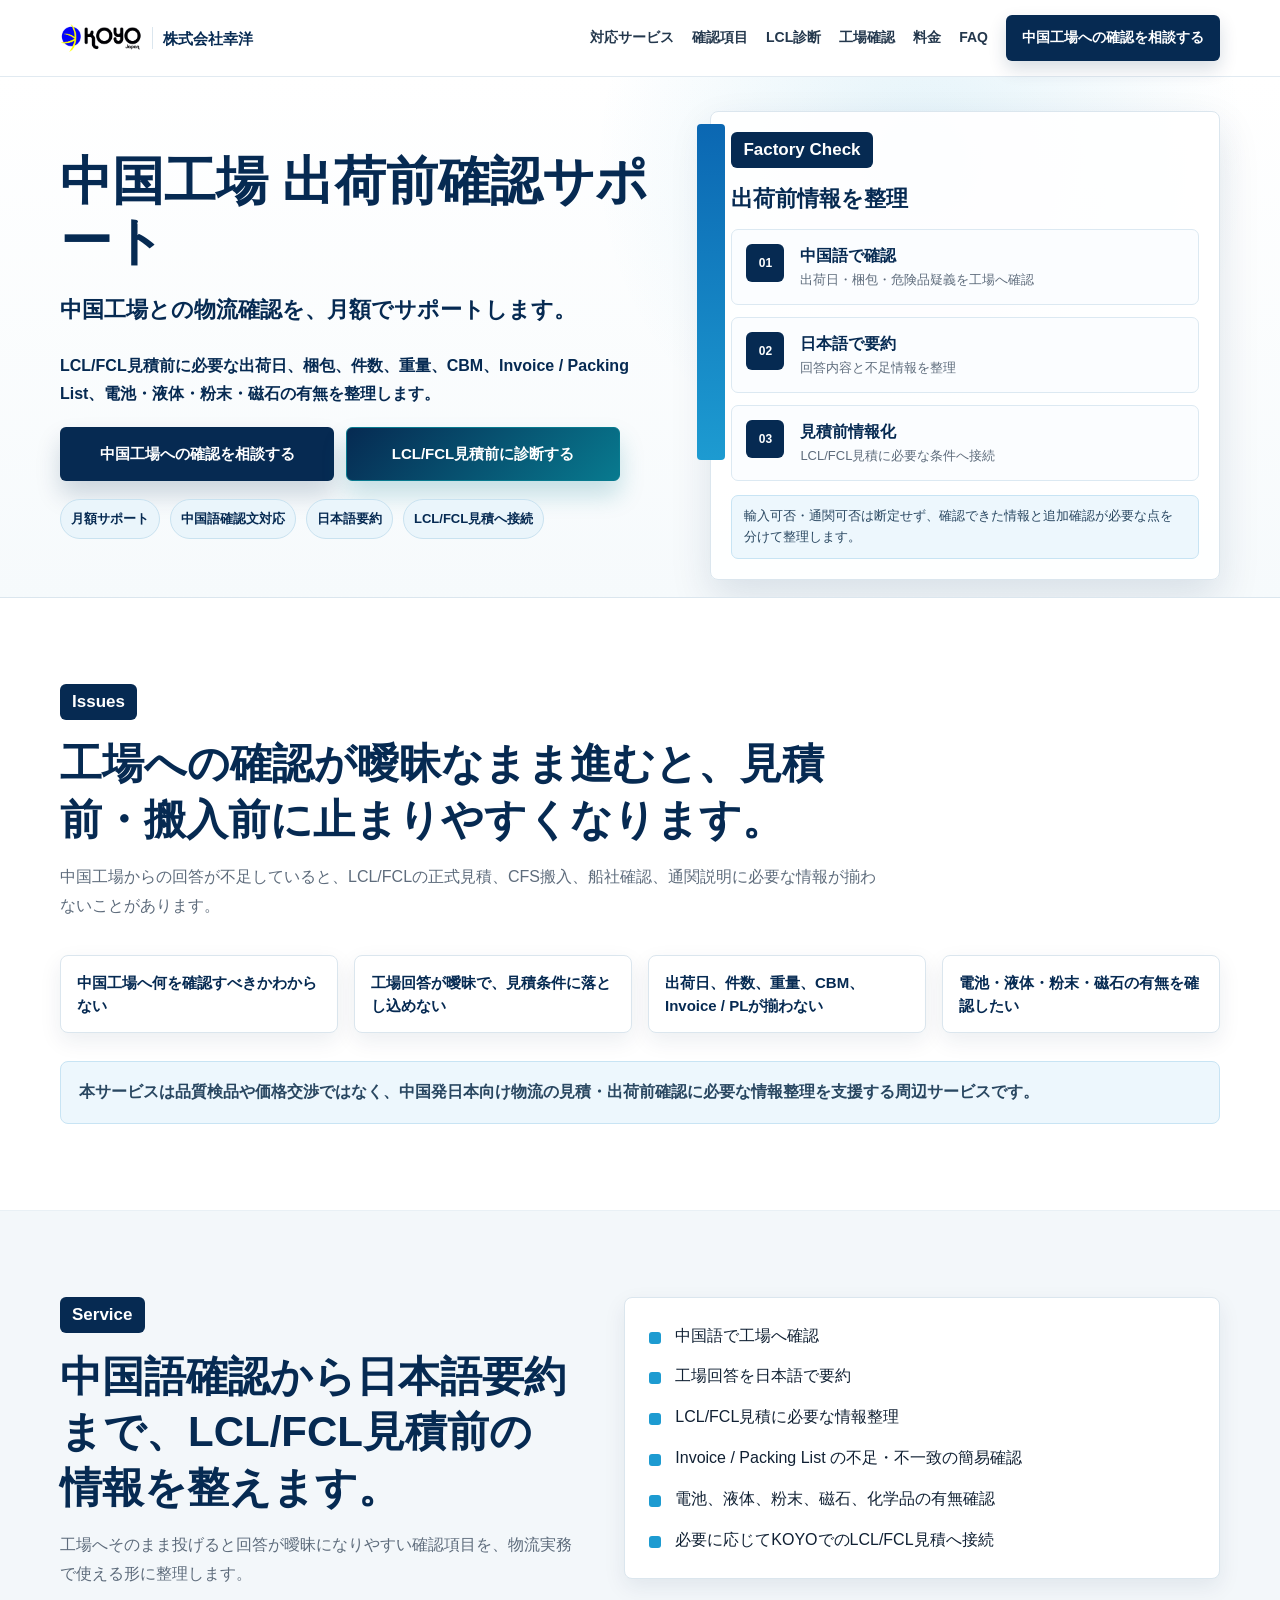
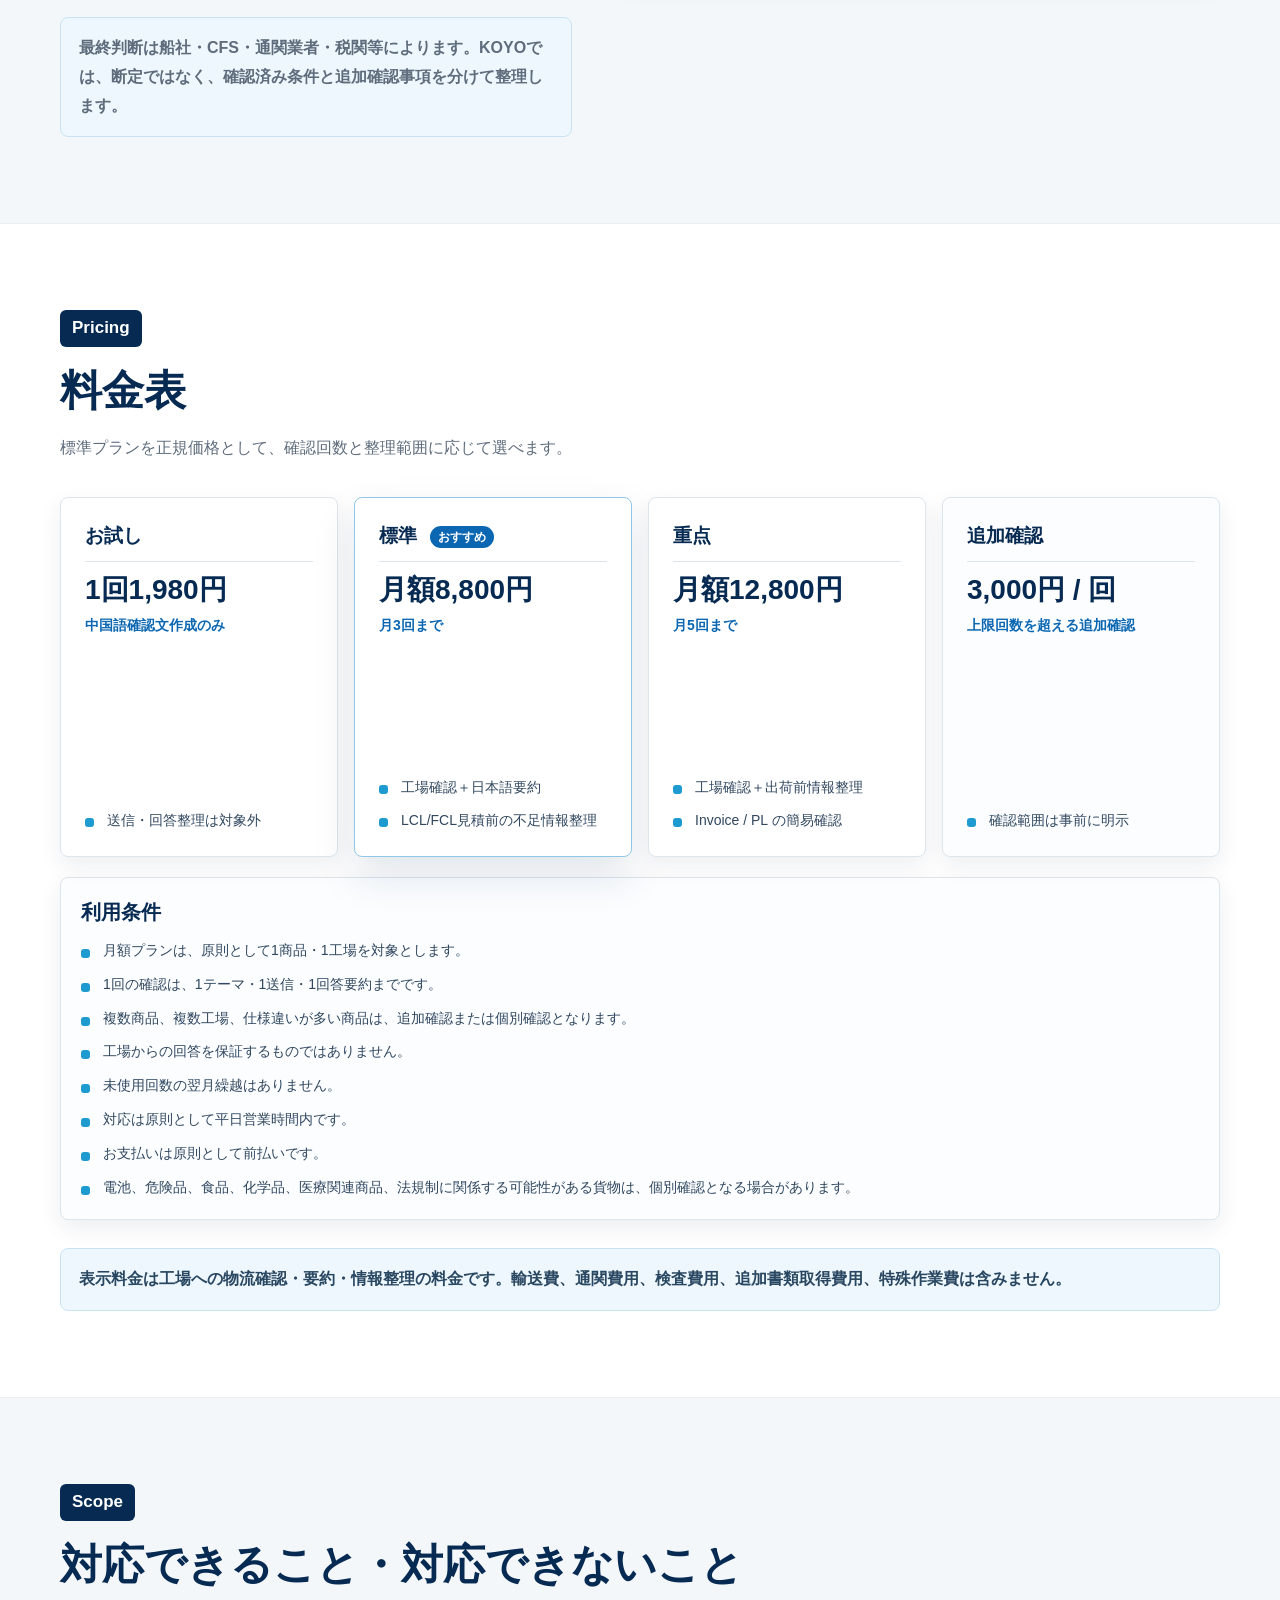
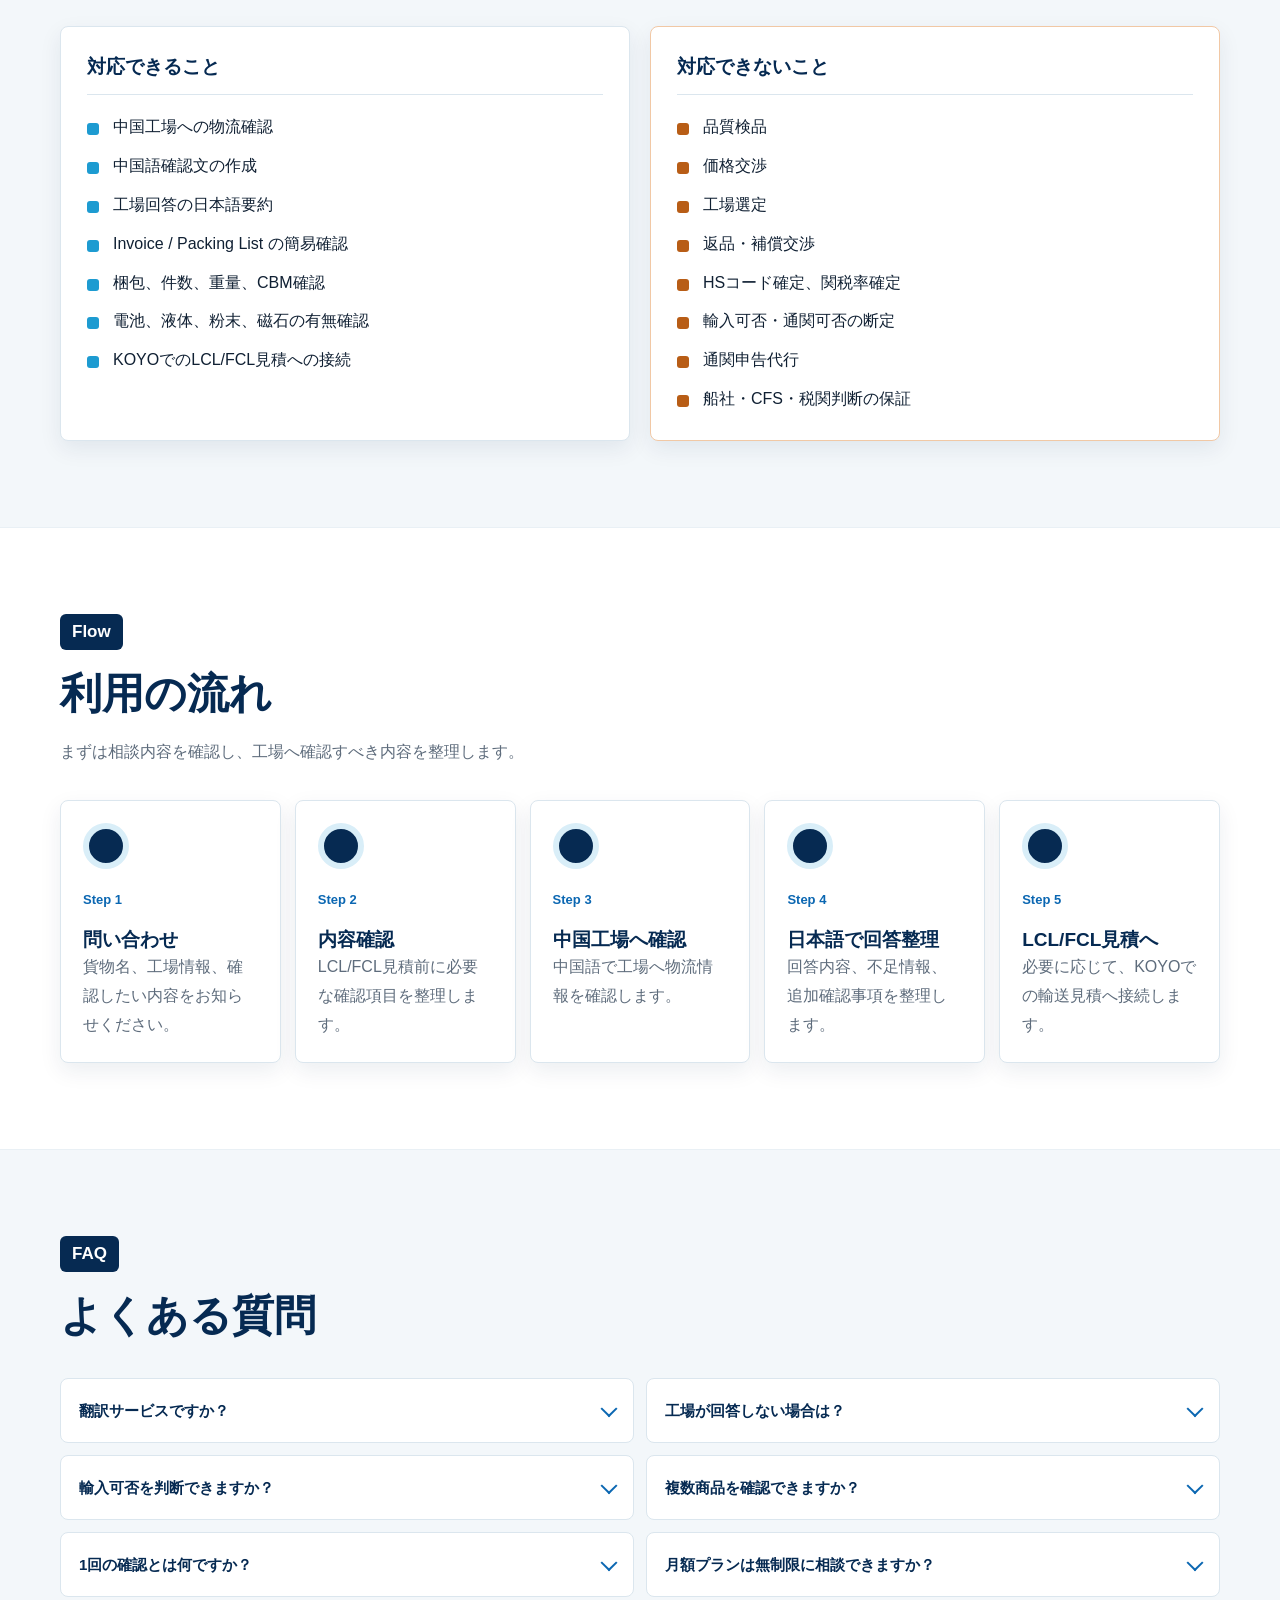
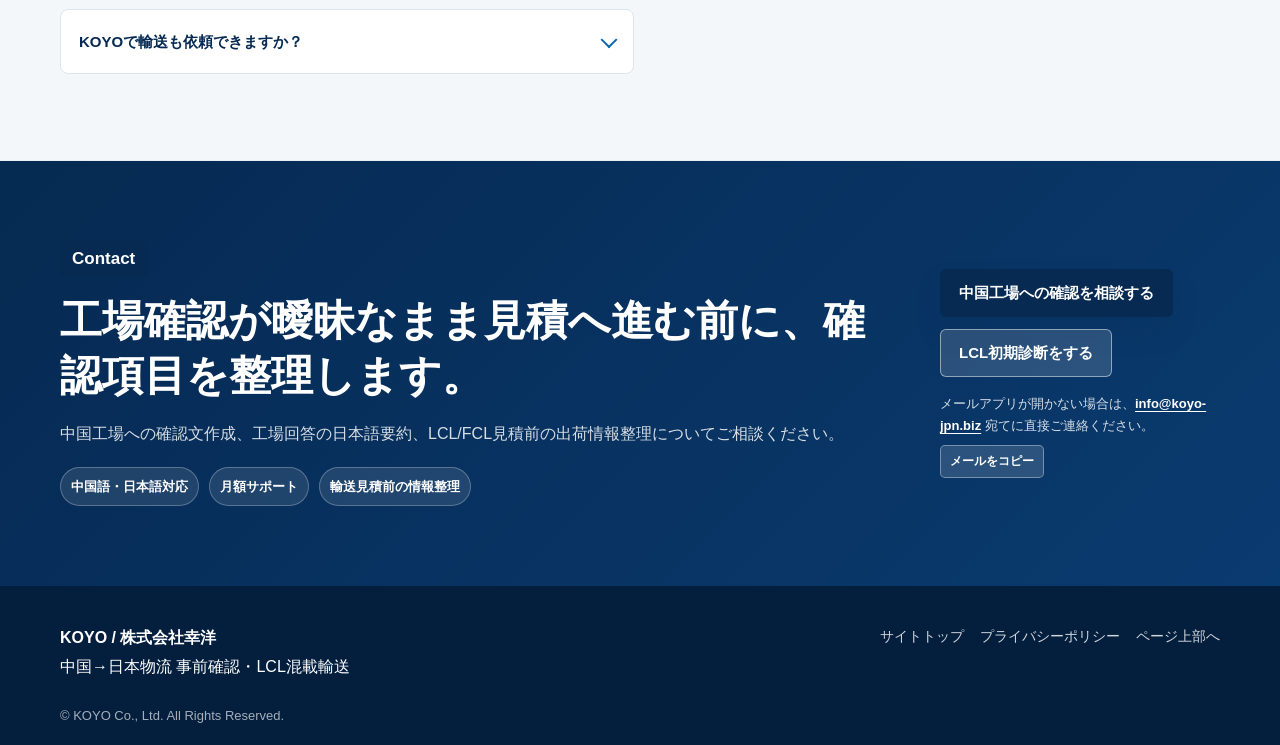
==== factory-check.html @ e92bd236 "Clarify factory check plan conditions" ====
<!doctype html>
<html lang="ja">
  <head>
    <meta charset="utf-8">
    <meta name="viewport" content="width=device-width, initial-scale=1">
    <title>中国工場 出荷前確認サポート｜中国輸入・LCL/FCL手配前の物流確認｜KOYO</title>
    <meta name="description" content="中国工場との出荷前確認を月額でサポート。出荷日、梱包、件数、重量、CBM、Invoice/PL、電池・液体・粉末の有無など、中国発日本向けLCL/FCL手配前に必要な物流情報を確認します。">
    <meta property="og:title" content="中国工場 出荷前確認サポート｜KOYO">
    <meta property="og:description" content="中国工場との物流確認を月額でサポート。LCL/FCL見積前に必要な出荷情報を整理します。">
    <meta property="og:type" content="website">
    <meta property="og:url" content="https://koyo-jpn.biz/factory-check.html">
    <meta property="og:site_name" content="株式会社幸洋">
    <meta name="theme-color" content="#062a52">
    <link rel="canonical" href="https://koyo-jpn.biz/factory-check.html">
    <link rel="stylesheet" href="styles.css">
    <script async src="https://www.googletagmanager.com/gtag/js?id=G-XXFBEWN77W"></script>
    <script>
      window.dataLayer = window.dataLayer || [];
      function gtag(){dataLayer.push(arguments);}
      gtag("js", new Date());
      gtag("config", "G-XXFBEWN77W");
    </script>
    <script type="application/ld+json">
      {
        "@context": "https://schema.org",
        "@type": "Service",
        "name": "中国工場 出荷前確認サポート",
        "provider": {
          "@type": "Organization",
          "name": "株式会社幸洋",
          "url": "https://koyo-jpn.biz/",
          "email": "info@koyo-jpn.biz"
        },
        "areaServed": ["China", "Japan"],
        "serviceType": "中国発日本向けLCL/FCL手配前の物流確認サポート",
        "description": "中国工場との出荷前確認を月額でサポートし、LCL/FCL見積に必要な物流情報を整理します。"
      }
    </script>
  </head>
  <body>
    <a class="skip-link" href="#main">本文へ移動</a>

    <header class="site-header" data-header>
      <div class="header-inner">
        <a class="brand" href="index.html#top" aria-label="KOYO 株式会社幸洋 トップへ">
          <img class="brand-image" src="assets/koyo-logo-cropped.png" alt="" aria-hidden="true">
          <span class="brand-divider" aria-hidden="true"></span>
          <span class="brand-company">株式会社幸洋</span>
        </a>
        <button class="nav-toggle" type="button" aria-expanded="false" aria-controls="site-nav" aria-label="メニューを開閉">
          <span class="nav-toggle-line" aria-hidden="true"></span>
        </button>
        <nav class="site-nav" id="site-nav" aria-label="主要ナビゲーション">
          <a href="index.html#services">対応サービス</a>
          <a href="index.html#checks">確認項目</a>
          <a href="lcl-check.html">LCL診断</a>
          <a href="factory-check.html" aria-current="page">工場確認</a>
          <a href="#pricing">料金</a>
          <a href="#faq">FAQ</a>
          <a class="nav-cta" href="mailto:info@koyo-jpn.biz?subject=%E4%B8%AD%E5%9B%BD%E5%B7%A5%E5%A0%B4%E5%87%BA%E8%8D%B7%E5%89%8D%E7%A2%BA%E8%AA%8D%E3%81%AE%E7%9B%B8%E8%AB%87">中国工場への確認を相談する</a>
        </nav>
      </div>
    </header>

    <main id="main">
      <section class="hero factory-hero" id="top" aria-labelledby="factory-title">
        <div class="container hero-grid">
          <div class="hero-copy">
            <h1 id="factory-title">中国工場 出荷前確認サポート</h1>
            <p class="hero-text factory-hero-lead">中国工場との物流確認を、月額でサポートします。</p>
            <p class="hero-note">LCL/FCL見積前に必要な出荷日、梱包、件数、重量、CBM、Invoice / Packing List、電池・液体・粉末・磁石の有無を整理します。</p>
            <div class="hero-actions">
              <a class="button button-primary" href="mailto:info@koyo-jpn.biz?subject=%E4%B8%AD%E5%9B%BD%E5%B7%A5%E5%A0%B4%E5%87%BA%E8%8D%B7%E5%89%8D%E7%A2%BA%E8%AA%8D%E3%81%AE%E7%9B%B8%E8%AB%87">中国工場への確認を相談する</a>
              <a class="button button-lcl-check" href="lcl-check.html">LCL/FCL見積前に診断する</a>
            </div>
            <ul class="badge-list" aria-label="サービス概要">
              <li>月額サポート</li>
              <li>中国語確認文対応</li>
              <li>日本語要約</li>
              <li>LCL/FCL見積へ接続</li>
            </ul>
          </div>

          <div class="diagnostic-panel factory-panel" aria-label="中国工場確認サポート概要">
            <div class="panel-top">
              <div>
                <p class="panel-eyebrow">Factory Check</p>
                <h2>出荷前情報を整理</h2>
              </div>
            </div>
            <div class="factory-flow" aria-label="工場確認の流れ">
              <article>
                <span>01</span>
                <div>
                  <h3>中国語で確認</h3>
                  <p>出荷日・梱包・危険品疑義を工場へ確認</p>
                </div>
              </article>
              <article>
                <span>02</span>
                <div>
                  <h3>日本語で要約</h3>
                  <p>回答内容と不足情報を整理</p>
                </div>
              </article>
              <article>
                <span>03</span>
                <div>
                  <h3>見積前情報化</h3>
                  <p>LCL/FCL見積に必要な条件へ接続</p>
                </div>
              </article>
            </div>
            <p class="panel-foot">輸入可否・通関可否は断定せず、確認できた情報と追加確認が必要な点を分けて整理します。</p>
          </div>
        </div>
      </section>

      <section class="section" id="issues" aria-labelledby="factory-issues-title">
        <div class="container">
          <div class="section-heading">
            <p class="section-label">Issues</p>
            <h2 id="factory-issues-title">工場への確認が曖昧なまま進むと、見積前・搬入前に止まりやすくなります。</h2>
            <p>中国工場からの回答が不足していると、LCL/FCLの正式見積、CFS搬入、船社確認、通関説明に必要な情報が揃わないことがあります。</p>
          </div>
          <div class="issue-grid">
            <article>中国工場へ何を確認すべきかわからない</article>
            <article>工場回答が曖昧で、見積条件に落とし込めない</article>
            <article>出荷日、件数、重量、CBM、Invoice / PLが揃わない</article>
            <article>電池・液体・粉末・磁石の有無を確認したい</article>
          </div>
          <p class="section-note">本サービスは品質検品や価格交渉ではなく、中国発日本向け物流の見積・出荷前確認に必要な情報整理を支援する周辺サービスです。</p>
        </div>
      </section>

      <section class="section section-muted" id="service" aria-labelledby="factory-service-title">
        <div class="container split-layout">
          <div>
            <p class="section-label">Service</p>
            <h2 id="factory-service-title">中国語確認から日本語要約まで、LCL/FCL見積前の情報を整えます。</h2>
            <p>工場へそのまま投げると回答が曖昧になりやすい確認項目を、物流実務で使える形に整理します。</p>
            <p class="caution">最終判断は船社・CFS・通関業者・税関等によります。KOYOでは、断定ではなく、確認済み条件と追加確認事項を分けて整理します。</p>
          </div>
          <div class="check-panel">
            <ul class="check-list">
              <li>中国語で工場へ確認</li>
              <li>工場回答を日本語で要約</li>
              <li>LCL/FCL見積に必要な情報整理</li>
              <li>Invoice / Packing List の不足・不一致の簡易確認</li>
              <li>電池、液体、粉末、磁石、化学品の有無確認</li>
              <li>必要に応じてKOYOでのLCL/FCL見積へ接続</li>
            </ul>
          </div>
        </div>
      </section>

      <section class="section" id="pricing" aria-labelledby="pricing-title">
        <div class="container">
          <div class="section-heading">
            <p class="section-label">Pricing</p>
            <h2 id="pricing-title">料金表</h2>
            <p>標準プランを正規価格として、確認回数と整理範囲に応じて選べます。</p>
          </div>
          <div class="pricing-grid">
            <article class="pricing-card">
              <h3>お試し</h3>
              <p class="pricing-price">1回1,980円</p>
              <p class="pricing-note">中国語確認文作成のみ</p>
              <ul>
                <li>送信・回答整理は対象外</li>
              </ul>
            </article>
            <article class="pricing-card pricing-card-featured">
              <h3>標準 <span class="pricing-badge">おすすめ</span></h3>
              <p class="pricing-price">月額8,800円</p>
              <p class="pricing-note">月3回まで</p>
              <ul>
                <li>工場確認＋日本語要約</li>
                <li>LCL/FCL見積前の不足情報整理</li>
              </ul>
            </article>
            <article class="pricing-card">
              <h3>重点</h3>
              <p class="pricing-price">月額12,800円</p>
              <p class="pricing-note">月5回まで</p>
              <ul>
                <li>工場確認＋出荷前情報整理</li>
                <li>Invoice / PL の簡易確認</li>
              </ul>
            </article>
            <article class="pricing-card pricing-card-additional">
              <h3>追加確認</h3>
              <p class="pricing-price">3,000円 / 回</p>
              <p class="pricing-note">上限回数を超える追加確認</p>
              <ul>
                <li>確認範囲は事前に明示</li>
              </ul>
            </article>
          </div>
          <div class="pricing-conditions" aria-labelledby="pricing-conditions-title">
            <h3 id="pricing-conditions-title">利用条件</h3>
            <ul>
              <li>月額プランは、原則として1商品・1工場を対象とします。</li>
              <li>1回の確認は、1テーマ・1送信・1回答要約までです。</li>
              <li>複数商品、複数工場、仕様違いが多い商品は、追加確認または個別確認となります。</li>
              <li>工場からの回答を保証するものではありません。</li>
              <li>未使用回数の翌月繰越はありません。</li>
              <li>対応は原則として平日営業時間内です。</li>
              <li>お支払いは原則として前払いです。</li>
              <li>電池、危険品、食品、化学品、医療関連商品、法規制に関係する可能性がある貨物は、個別確認となる場合があります。</li>
            </ul>
          </div>
          <p class="section-note">表示料金は工場への物流確認・要約・情報整理の料金です。輸送費、通関費用、検査費用、追加書類取得費用、特殊作業費は含みません。</p>
        </div>
      </section>

      <section class="section section-muted" id="scope" aria-labelledby="scope-title">
        <div class="container">
          <div class="section-heading">
            <p class="section-label">Scope</p>
            <h2 id="scope-title">対応できること・対応できないこと</h2>
          </div>
          <div class="cargo-grid">
            <article class="cargo-card">
              <h3>対応できること</h3>
              <ul>
                <li>中国工場への物流確認</li>
                <li>中国語確認文の作成</li>
                <li>工場回答の日本語要約</li>
                <li>Invoice / Packing List の簡易確認</li>
                <li>梱包、件数、重量、CBM確認</li>
                <li>電池、液体、粉末、磁石の有無確認</li>
                <li>KOYOでのLCL/FCL見積への接続</li>
              </ul>
            </article>
            <article class="cargo-card cargo-card-alert">
              <h3>対応できないこと</h3>
              <ul>
                <li>品質検品</li>
                <li>価格交渉</li>
                <li>工場選定</li>
                <li>返品・補償交渉</li>
                <li>HSコード確定、関税率確定</li>
                <li>輸入可否・通関可否の断定</li>
                <li>通関申告代行</li>
                <li>船社・CFS・税関判断の保証</li>
              </ul>
            </article>
          </div>
        </div>
      </section>

      <section class="section" id="flow" aria-labelledby="factory-flow-title">
        <div class="container">
          <div class="section-heading">
            <p class="section-label">Flow</p>
            <h2 id="factory-flow-title">利用の流れ</h2>
            <p>まずは相談内容を確認し、工場へ確認すべき内容を整理します。</p>
          </div>
          <div class="timeline factory-timeline">
            <article>
              <span>Step 1</span>
              <h3>問い合わせ</h3>
              <p>貨物名、工場情報、確認したい内容をお知らせください。</p>
            </article>
            <article>
              <span>Step 2</span>
              <h3>内容確認</h3>
              <p>LCL/FCL見積前に必要な確認項目を整理します。</p>
            </article>
            <article>
              <span>Step 3</span>
              <h3>中国工場へ確認</h3>
              <p>中国語で工場へ物流情報を確認します。</p>
            </article>
            <article>
              <span>Step 4</span>
              <h3>日本語で回答整理</h3>
              <p>回答内容、不足情報、追加確認事項を整理します。</p>
            </article>
            <article>
              <span>Step 5</span>
              <h3>LCL/FCL見積へ</h3>
              <p>必要に応じて、KOYOでの輸送見積へ接続します。</p>
            </article>
          </div>
        </div>
      </section>

      <section class="section section-muted" id="faq" aria-labelledby="faq-title">
        <div class="container">
          <div class="section-heading">
            <p class="section-label">FAQ</p>
            <h2 id="faq-title">よくある質問</h2>
          </div>
          <div class="faq-list">
            <article class="faq-item">
              <button type="button" aria-expanded="false">翻訳サービスですか？</button>
              <div class="faq-answer"><p>単純な翻訳だけではありません。LCL/FCL見積前に必要な物流情報を確認し、日本語で実務に使いやすく整理します。</p></div>
            </article>
            <article class="faq-item">
              <button type="button" aria-expanded="false">工場が回答しない場合は？</button>
              <div class="faq-answer"><p>未回答または回答不足として整理し、追加確認が必要な項目を明示します。工場からの回答を保証するサービスではありません。</p></div>
            </article>
            <article class="faq-item">
              <button type="button" aria-expanded="false">輸入可否を判断できますか？</button>
              <div class="faq-answer"><p>輸入可否・通関可否の断定は行いません。最終判断は船社・CFS・通関業者・税関等によります。</p></div>
            </article>
            <article class="faq-item">
              <button type="button" aria-expanded="false">複数商品を確認できますか？</button>
              <div class="faq-answer"><p>原則として、1商品・1工場が対象です。複数商品、複数工場、仕様違いが多い商品については、通常プランの対象外または追加確認として扱います。対応前に確認範囲を決めたうえで進めます。</p></div>
            </article>
            <article class="faq-item">
              <button type="button" aria-expanded="false">1回の確認とは何ですか？</button>
              <div class="faq-answer"><p>1回の確認は、1テーマ・1送信・1回答要約までを目安としています。追加質問、別テーマの確認、複数商品の確認が必要な場合は、追加確認として扱う場合があります。</p></div>
            </article>
            <article class="faq-item">
              <button type="button" aria-expanded="false">月額プランは無制限に相談できますか？</button>
              <div class="faq-answer"><p>無制限対応ではありません。標準プランは月3回まで、重点プランは月5回までです。上限を超える確認は、追加確認として対応します。</p></div>
            </article>
            <article class="faq-item">
              <button type="button" aria-expanded="false">KOYOで輸送も依頼できますか？</button>
              <div class="faq-answer"><p>可能です。工場確認で出荷情報が整理できた後、必要に応じて中国発日本向けLCL/FCL見積へ接続します。</p></div>
            </article>
          </div>
        </div>
      </section>

      <section class="final-cta" id="contact" aria-labelledby="factory-contact-title">
        <div class="container final-cta-inner">
          <div>
            <p class="section-label">Contact</p>
            <h2 id="factory-contact-title">工場確認が曖昧なまま見積へ進む前に、確認項目を整理します。</h2>
            <p>中国工場への確認文作成、工場回答の日本語要約、LCL/FCL見積前の出荷情報整理についてご相談ください。</p>
            <ul class="cta-points">
              <li>中国語・日本語対応</li>
              <li>月額サポート</li>
              <li>輸送見積前の情報整理</li>
            </ul>
          </div>
          <div class="final-actions">
            <a class="button button-primary" href="mailto:info@koyo-jpn.biz?subject=%E4%B8%AD%E5%9B%BD%E5%B7%A5%E5%A0%B4%E5%87%BA%E8%8D%B7%E5%89%8D%E7%A2%BA%E8%AA%8D%E3%81%AE%E7%9B%B8%E8%AB%87">中国工場への確認を相談する</a>
            <a class="button button-light" href="lcl-check.html">LCL初期診断をする</a>
            <p class="mail-fallback">
              メールアプリが開かない場合は、<a href="mailto:info@koyo-jpn.biz">info@koyo-jpn.biz</a> 宛てに直接ご連絡ください。
              <button class="copy-email" type="button" data-copy-email>メールをコピー</button>
            </p>
          </div>
        </div>
      </section>
    </main>

    <footer class="site-footer">
      <div class="container footer-inner">
        <div>
          <p class="footer-brand">KOYO / 株式会社幸洋</p>
          <p>中国→日本物流 事前確認・LCL混載輸送</p>
        </div>
        <div class="footer-links">
          <a href="index.html">サイトトップ</a>
          <a href="privacy.html">プライバシーポリシー</a>
          <a href="#top">ページ上部へ</a>
        </div>
      </div>
      <p class="copyright">© KOYO Co., Ltd. All Rights Reserved.</p>
    </footer>

    <div class="contact-toast" data-contact-toast role="status" aria-live="polite" aria-hidden="true">
      <span data-contact-toast-message>メールアプリが開かない場合は info@koyo-jpn.biz 宛てに直接ご連絡ください。</span>
      <button type="button" data-copy-email>コピー</button>
    </div>

    <script src="script.js"></script>
  </body>
</html>
---- styles.css ----
:root {
  --ink: #102033;
  --navy: #062a52;
  --navy-2: #0a3b70;
  --blue: #0b67b2;
  --cyan: #1d9bd1;
  --muted: #5e6c7c;
  --line: #dbe6ee;
  --soft: #f3f7fa;
  --soft-blue: #eaf5fb;
  --white: #ffffff;
  --warning: #b85d16;
  --shadow: 0 18px 42px rgba(9, 42, 82, 0.12);
  --shadow-small: 0 8px 22px rgba(9, 42, 82, 0.08);
  --radius: 8px;
  --container: 1160px;
}

* {
  box-sizing: border-box;
}

html {
  scroll-behavior: smooth;
}

body {
  margin: 0;
  color: var(--ink);
  font-family: -apple-system, BlinkMacSystemFont, "Hiragino Sans", "Yu Gothic", "YuGothic", "Noto Sans JP", "Segoe UI", sans-serif;
  line-height: 1.8;
  background: var(--white);
}

body.nav-open {
  overflow: hidden;
}

a {
  color: inherit;
  text-decoration: none;
}

button,
input {
  font: inherit;
}

.skip-link {
  position: absolute;
  top: 10px;
  left: 10px;
  z-index: 200;
  transform: translateY(-150%);
  padding: 8px 12px;
  color: var(--white);
  background: var(--navy);
  border-radius: 6px;
}

.skip-link:focus {
  transform: translateY(0);
}

.container,
.header-inner {
  width: min(calc(100% - 40px), var(--container));
  margin: 0 auto;
}

.site-header {
  position: sticky;
  top: 0;
  z-index: 100;
  background: rgba(255, 255, 255, 0.96);
  border-bottom: 1px solid rgba(219, 230, 238, 0.82);
  backdrop-filter: blur(14px);
  transition: box-shadow 180ms ease;
}

.site-header.is-scrolled {
  box-shadow: var(--shadow-small);
}

.header-inner {
  min-height: 76px;
  display: flex;
  align-items: center;
  justify-content: space-between;
  gap: 22px;
}

.brand {
  display: inline-flex;
  align-items: center;
  gap: 10px;
  color: var(--navy);
  font-weight: 800;
  white-space: nowrap;
}

.brand-image {
  display: block;
  width: 82px;
  height: auto;
  max-height: 30px;
  object-fit: contain;
}

.brand-divider {
  width: 1px;
  height: 22px;
  background: var(--line);
}

.brand-company {
  font-size: 15px;
}

.site-nav {
  display: flex;
  align-items: center;
  gap: 18px;
  color: #24384d;
  font-size: 14px;
  font-weight: 700;
}

.site-nav a {
  padding: 8px 0;
}

.site-nav a:hover,
.site-nav a:focus-visible {
  color: var(--blue);
}

.nav-cta {
  padding: 10px 16px !important;
  color: var(--white) !important;
  background: var(--navy);
  border-radius: 6px;
  box-shadow: 0 8px 18px rgba(6, 42, 82, 0.16);
}

.nav-toggle {
  display: none;
  width: 42px;
  height: 42px;
  padding: 0;
  border: 1px solid var(--line);
  border-radius: 6px;
  background: var(--white);
}

.nav-toggle-line,
.nav-toggle-line::before,
.nav-toggle-line::after {
  display: block;
  width: 18px;
  height: 2px;
  margin: 0 auto;
  background: var(--navy);
  content: "";
  transition: transform 180ms ease, opacity 180ms ease;
}

.nav-toggle-line::before {
  transform: translateY(-7px);
}

.nav-toggle-line::after {
  transform: translateY(5px);
}

.nav-open .nav-toggle-line {
  background: transparent;
}

.nav-open .nav-toggle-line::before {
  transform: translateY(2px) rotate(45deg);
}

.nav-open .nav-toggle-line::after {
  transform: translateY(0) rotate(-45deg);
}

.hero {
  position: relative;
  overflow: hidden;
  background:
    radial-gradient(circle at 72% 16%, rgba(29, 155, 209, 0.12), transparent 32%),
    linear-gradient(180deg, #ffffff 0%, #f6fafc 100%);
}

.hero::after {
  position: absolute;
  inset: auto 0 0;
  height: 1px;
  background: var(--line);
  content: "";
}

.hero-grid {
  min-height: 560px;
  display: grid;
  grid-template-columns: minmax(0, 1.02fr) minmax(420px, 0.86fr);
  align-items: center;
  gap: 46px;
  padding: 34px 0 18px;
}

.hero-label,
.section-label,
.panel-eyebrow {
  display: inline-flex;
  align-items: center;
  width: fit-content;
  margin: 0 0 16px;
  padding: 8px 12px;
  border-radius: 6px;
  color: var(--white);
  background: var(--navy);
  font-size: 17px;
  line-height: 1.2;
  font-weight: 800;
  letter-spacing: 0;
}

.hero-label,
.section-label,
.section-muted .section-label,
.final-cta .section-label,
.policy-hero .section-label,
.panel-eyebrow {
  color: var(--white) !important;
  background-color: var(--navy) !important;
}

h1,
h2,
h3,
p {
  margin-top: 0;
}

h1 {
  margin-bottom: 18px;
  color: var(--navy);
  font-size: clamp(34px, 4.35vw, 52px);
  line-height: 1.15;
  letter-spacing: 0;
}

h2 {
  margin-bottom: 16px;
  color: var(--navy);
  font-size: clamp(27px, 3.4vw, 42px);
  line-height: 1.32;
  letter-spacing: 0;
}

h3 {
  margin-bottom: 8px;
  color: var(--navy);
  font-size: 19px;
  line-height: 1.45;
}

.hero-text {
  max-width: 690px;
  color: #334b63;
  font-size: 16px;
}

.hero-note {
  margin-bottom: 18px;
  color: var(--navy);
  font-weight: 800;
}

.hero-actions,
.final-actions {
  display: flex;
  flex-wrap: wrap;
  gap: 12px;
  align-items: center;
}

.hero-actions {
  display: grid;
  grid-template-columns: repeat(2, minmax(0, 1fr));
  width: min(100%, 560px);
  align-items: stretch;
}

.hero-actions .button {
  width: 100%;
  min-height: 54px;
}

.button {
  display: inline-flex;
  min-height: 48px;
  align-items: center;
  justify-content: center;
  padding: 12px 18px;
  border: 1px solid transparent;
  border-radius: 6px;
  font-size: 15px;
  font-weight: 800;
  line-height: 1.35;
  transition: transform 160ms ease, box-shadow 160ms ease, background 160ms ease;
}

.button:hover,
.button:focus-visible {
  transform: translateY(-1px);
}

.button-primary {
  color: var(--white);
  background: var(--navy);
  box-shadow: 0 14px 24px rgba(6, 42, 82, 0.18);
}

.button-primary:hover,
.button-primary:focus-visible {
  background: var(--navy-2);
}

.button-secondary {
  color: var(--navy);
  background: var(--white);
  border-color: #9bb9d2;
}

.button-form {
  color: var(--navy);
  background: #f2f8fc;
  border-color: #aed0e6;
}

.button-form:hover,
.button-form:focus-visible {
  background: #e7f4fb;
}

.button-form[aria-disabled="true"] {
  color: #567189;
  cursor: not-allowed;
  opacity: 0.78;
  transform: none;
}

.button-lcl-check {
  color: var(--white);
  background: linear-gradient(135deg, #062a52 0%, #087a8f 100%);
  border-color: #087a8f;
  box-shadow: 0 14px 24px rgba(8, 122, 143, 0.22);
}

.button-lcl-check:hover,
.button-lcl-check:focus-visible {
  background: linear-gradient(135deg, #05213f 0%, #056c7f 100%);
}

.button-form-dark {
  color: var(--white);
  background: rgba(255, 255, 255, 0.18);
  border-color: rgba(255, 255, 255, 0.5);
}

.button-form-dark:hover,
.button-form-dark:focus-visible {
  background: rgba(255, 255, 255, 0.25);
}

.button-form-dark[aria-disabled="true"] {
  color: rgba(255, 255, 255, 0.78);
}

.button-light {
  color: var(--white);
  background: rgba(255, 255, 255, 0.14);
  border-color: rgba(255, 255, 255, 0.48);
}

.mail-fallback {
  width: 100%;
  margin: 4px 0 0;
  color: rgba(255, 255, 255, 0.82);
  font-size: 13px;
  line-height: 1.7;
  text-align: left;
}

.mail-fallback a {
  color: var(--white);
  font-weight: 900;
  text-decoration: underline;
  text-underline-offset: 3px;
}

.copy-email {
  display: inline-flex;
  width: fit-content;
  margin: 8px 0 0;
  padding: 5px 9px;
  align-items: center;
  justify-content: center;
  color: var(--white);
  background: rgba(255, 255, 255, 0.14);
  border: 1px solid rgba(255, 255, 255, 0.36);
  border-radius: 5px;
  font-size: 12px;
  font-weight: 800;
  cursor: pointer;
}

.badge-list,
.cta-points {
  display: flex;
  flex-wrap: wrap;
  gap: 10px;
  margin: 18px 0 0;
  padding: 0;
  list-style: none;
}

.badge-list {
  flex-wrap: nowrap;
}

.badge-list li,
.cta-points li {
  padding: 7px 10px;
  color: var(--navy);
  background: var(--soft-blue);
  border: 1px solid #c9e2f0;
  border-radius: 999px;
  font-size: 13px;
  font-weight: 800;
  white-space: nowrap;
}

.diagnostic-panel {
  position: relative;
  padding: 20px;
  background: rgba(255, 255, 255, 0.94);
  border: 1px solid var(--line);
  border-radius: var(--radius);
  box-shadow: var(--shadow);
}

.diagnostic-panel::before {
  position: absolute;
  inset: 12px auto auto -14px;
  width: 28px;
  height: 72%;
  background: linear-gradient(180deg, var(--blue), var(--cyan));
  border-radius: 4px;
  content: "";
}

.panel-top {
  display: flex;
  align-items: flex-end;
  justify-content: space-between;
  gap: 14px;
  margin-bottom: 16px;
}

.panel-top h2 {
  margin-bottom: 0;
  font-size: clamp(20px, 2.1vw, 22px);
  white-space: nowrap;
}

.panel-action {
  min-height: 38px;
  padding: 8px 13px;
  color: var(--navy);
  background: #f6c744;
  border-color: #e7b735;
  font-size: 13px;
  line-height: 1.2;
  box-shadow: 0 12px 22px rgba(222, 169, 37, 0.22);
  white-space: nowrap;
}

.panel-action:hover,
.panel-action:focus-visible {
  color: var(--navy);
  background: #ffd760;
}

.risk-meter {
  height: 8px;
  margin-bottom: 18px;
  overflow: hidden;
  background: #e8eef4;
  border-radius: 999px;
}

.risk-meter span {
  display: block;
  width: 68%;
  height: 100%;
  background: linear-gradient(90deg, var(--cyan), var(--blue), var(--navy));
}

.dashboard-list {
  display: grid;
  gap: 10px;
}

@media (min-width: 1061px) {
  .dashboard-list {
    grid-template-columns: repeat(2, minmax(0, 1fr));
  }

  .dashboard-list article {
    grid-template-columns: 36px minmax(0, 1fr);
    align-items: start;
  }

  .dashboard-list strong {
    grid-column: 2;
  }
}

.dashboard-list article {
  display: grid;
  grid-template-columns: 42px minmax(0, 1fr) auto;
  align-items: center;
  gap: 12px;
  padding: 11px;
  background: var(--white);
  border: 1px solid #e3edf4;
  border-radius: 7px;
}

.dashboard-list h3 {
  margin: 0 0 2px;
  font-size: 15px;
}

.dashboard-list p {
  margin: 0;
  color: var(--muted);
  font-size: 13px;
  line-height: 1.5;
}

.dashboard-list strong {
  color: var(--navy);
  font-size: 12px;
}

.dash-icon {
  width: 38px;
  height: 38px;
  display: grid;
  place-items: center;
  color: var(--blue);
  background: var(--soft-blue);
  border-radius: 7px;
  font-size: 12px;
  font-weight: 900;
}

.panel-foot {
  margin: 14px 0 0;
  padding: 10px 12px;
  color: #294761;
  background: #edf7fd;
  border: 1px solid #c8e4f4;
  border-radius: 7px;
  font-size: 13px;
  line-height: 1.6;
}

.visual-brief {
  padding: 54px 0;
  background: var(--white);
  border-top: 1px solid var(--line);
  border-bottom: 1px solid var(--line);
}

.visual-brief-grid {
  display: grid;
  grid-template-columns: minmax(0, 1.18fr) minmax(340px, 0.82fr);
  gap: 42px;
  align-items: center;
}

.logistics-visual {
  position: relative;
  margin: 0;
  overflow: hidden;
  background: #f8fbfd;
  border: 1px solid #d7e6f0;
  border-radius: var(--radius);
  box-shadow: var(--shadow);
}

.logistics-visual::after {
  position: absolute;
  inset: auto 18px 18px;
  height: 1px;
  background: linear-gradient(90deg, transparent, rgba(11, 103, 178, 0.45), transparent);
  content: "";
}

.logistics-visual img {
  display: block;
  width: 100%;
  height: auto;
}

.visual-brief-copy p:not(.section-label) {
  color: var(--muted);
}

.mini-flow {
  display: grid;
  grid-template-columns: repeat(4, minmax(0, 1fr));
  gap: 8px;
  margin-top: 24px;
}

.mini-flow span {
  position: relative;
  min-height: 58px;
  display: grid;
  place-items: center;
  padding: 10px;
  color: var(--navy);
  background: var(--soft-blue);
  border: 1px solid #cbe4f2;
  border-radius: 7px;
  font-size: 13px;
  font-weight: 900;
  text-align: center;
}

.mini-flow span:not(:last-child)::after {
  position: absolute;
  top: 50%;
  right: -9px;
  width: 10px;
  height: 10px;
  border-top: 2px solid var(--blue);
  border-right: 2px solid var(--blue);
  transform: translateY(-50%) rotate(45deg);
  content: "";
  z-index: 1;
}

.section {
  padding: 86px 0;
}

.section-muted {
  background: var(--soft);
  border-top: 1px solid #e9f0f5;
  border-bottom: 1px solid #e9f0f5;
}

.section-heading {
  max-width: 820px;
  margin-bottom: 34px;
}

.section-heading p:not(.section-label),
.split-layout > div > p,
.company-caution {
  color: var(--muted);
}

.section-heading p.section-label,
.split-layout > div > p.section-label,
.company-intro > p.section-label {
  color: var(--white) !important;
  background-color: var(--navy) !important;
}

.section-note,
.caution {
  margin: 28px 0 0;
  padding: 16px 18px;
  color: #294761;
  background: #edf7fd;
  border: 1px solid #c8e4f4;
  border-radius: var(--radius);
  font-weight: 700;
}

.issue-grid,
.service-grid {
  display: grid;
  grid-template-columns: repeat(4, minmax(0, 1fr));
  gap: 16px;
}

.issue-grid {
  align-items: stretch;
}

.issue-grid article,
.service-grid article,
.cargo-card,
.case-list article,
.timeline article,
.check-panel,
.info-checklist,
.company-table {
  background: var(--white);
  border: 1px solid var(--line);
  border-radius: var(--radius);
  box-shadow: var(--shadow-small);
}

.issue-grid article {
  min-height: 78px;
  display: flex;
  align-items: center;
  padding: 14px 16px;
  color: var(--navy);
  font-size: 15px;
  font-weight: 800;
  line-height: 1.55;
}

.split-layout {
  display: grid;
  grid-template-columns: minmax(0, 0.86fr) minmax(360px, 1fr);
  gap: 52px;
  align-items: start;
}

.check-panel {
  padding: 24px;
}

.check-list {
  display: grid;
  gap: 12px;
  margin: 0;
  padding: 0;
  list-style: none;
}

.check-list li,
.cargo-card li {
  position: relative;
  padding-left: 26px;
}

.check-list li::before,
.cargo-card li::before {
  position: absolute;
  top: 0.62em;
  left: 0;
  width: 12px;
  height: 12px;
  background: var(--cyan);
  border-radius: 3px;
  content: "";
}

.service-grid {
  grid-template-columns: repeat(3, minmax(0, 1fr));
}

.service-grid article {
  min-height: 260px;
  padding: 24px;
}

.service-card-top {
  display: flex;
  align-items: flex-start;
  justify-content: space-between;
  gap: 16px;
  margin-bottom: 18px;
}

.service-icon {
  position: relative;
  width: 58px;
  height: 58px;
  display: inline-block;
  flex: 0 0 auto;
  background:
    linear-gradient(135deg, rgba(29, 155, 209, 0.14), rgba(11, 103, 178, 0.06)),
    var(--soft-blue);
  border: 1px solid #c8e3f2;
  border-radius: 8px;
}

.service-icon::before,
.service-icon::after {
  position: absolute;
  content: "";
}

.service-icon-lcl::before {
  left: 13px;
  bottom: 13px;
  width: 28px;
  height: 22px;
  background:
    linear-gradient(90deg, transparent 31%, rgba(255, 255, 255, 0.45) 31% 35%, transparent 35% 65%, rgba(255, 255, 255, 0.45) 65% 69%, transparent 69%),
    var(--blue);
  border-radius: 3px;
  box-shadow: 9px -8px 0 -2px #0a3b70, -7px 7px 0 -2px #7fc6e6;
}

.service-icon-lcl::after {
  right: 10px;
  top: 11px;
  width: 10px;
  height: 10px;
  border: 2px solid var(--navy);
  border-radius: 50%;
}

.service-icon-fcl::before {
  left: 10px;
  top: 17px;
  width: 38px;
  height: 24px;
  background:
    repeating-linear-gradient(90deg, transparent 0 7px, rgba(255, 255, 255, 0.36) 7px 9px),
    var(--navy);
  border-radius: 4px;
}

.service-icon-fcl::after {
  left: 15px;
  bottom: 9px;
  width: 8px;
  height: 8px;
  background: var(--cyan);
  border-radius: 50%;
  box-shadow: 23px 0 0 var(--cyan);
}

.service-icon-battery::before {
  left: 15px;
  top: 15px;
  width: 29px;
  height: 31px;
  border: 3px solid var(--navy);
  border-radius: 5px;
  background: linear-gradient(180deg, var(--cyan) 0 58%, transparent 58%);
}

.service-icon-battery::after {
  left: 25px;
  top: 9px;
  width: 10px;
  height: 5px;
  background: var(--navy);
  border-radius: 3px 3px 0 0;
}

.service-icon-dg::before {
  left: 15px;
  top: 14px;
  width: 28px;
  height: 28px;
  background: #fff3e8;
  border: 3px solid var(--warning);
  border-radius: 4px;
  transform: rotate(45deg);
}

.service-icon-dg::after {
  left: 27px;
  top: 19px;
  width: 4px;
  height: 18px;
  background: var(--warning);
  border-radius: 999px;
  box-shadow: 0 23px 0 -1px var(--warning);
}

.service-icon-customs::before {
  left: 15px;
  top: 10px;
  width: 28px;
  height: 38px;
  background:
    linear-gradient(90deg, transparent 0 70%, #dcecf5 70% 100%),
    var(--white);
  border: 2px solid var(--navy);
  border-radius: 4px;
}

.service-icon-customs::after {
  left: 20px;
  top: 23px;
  width: 18px;
  height: 2px;
  background: var(--blue);
  box-shadow: 0 7px 0 var(--blue), 0 14px 0 var(--cyan);
}

.service-icon-delivery::before {
  left: 9px;
  top: 20px;
  width: 27px;
  height: 18px;
  background: var(--navy);
  border-radius: 3px;
  box-shadow: 20px 5px 0 -4px var(--blue);
}

.service-icon-delivery::after {
  left: 14px;
  bottom: 11px;
  width: 8px;
  height: 8px;
  background: var(--cyan);
  border-radius: 50%;
  box-shadow: 26px 0 0 var(--cyan), 34px -19px 0 -2px var(--navy);
}

.service-icon-factory::before {
  left: 12px;
  top: 17px;
  width: 34px;
  height: 27px;
  background:
    linear-gradient(135deg, transparent 0 48%, rgba(255, 255, 255, 0.32) 48% 52%, transparent 52%),
    var(--navy);
  border-radius: 4px;
}

.service-icon-factory::after {
  left: 17px;
  top: 10px;
  width: 8px;
  height: 14px;
  background: var(--cyan);
  border-radius: 3px 3px 0 0;
  box-shadow: 12px 4px 0 -1px var(--blue), 23px 1px 0 -2px var(--cyan);
}

.service-number,
.case-list span,
.timeline span {
  display: inline-flex;
  margin-bottom: 14px;
  color: var(--blue);
  font-size: 13px;
  font-weight: 900;
}

.service-number {
  margin-bottom: 0;
  padding: 4px 8px;
  background: #f4f9fc;
  border: 1px solid #dbeaf2;
  border-radius: 999px;
}

.service-grid p,
.case-list p,
.timeline p {
  margin-bottom: 0;
  color: var(--muted);
}

.service-card-link {
  display: inline-flex;
  width: fit-content;
  margin-top: 16px;
  color: var(--blue);
  font-size: 14px;
  font-weight: 900;
  text-decoration: underline;
  text-underline-offset: 3px;
}

.factory-hero .hero-grid {
  min-height: 520px;
}

.factory-hero-lead {
  color: var(--navy);
  font-size: clamp(18px, 2.1vw, 22px);
  font-weight: 900;
}

.factory-panel .panel-top {
  align-items: flex-start;
}

.factory-flow {
  display: grid;
  gap: 12px;
}

.factory-flow article {
  display: grid;
  grid-template-columns: 42px minmax(0, 1fr);
  gap: 12px;
  padding: 14px;
  background: #fbfdff;
  border: 1px solid #dce9f2;
  border-radius: 7px;
}

.factory-flow span {
  display: grid;
  width: 38px;
  height: 38px;
  place-items: center;
  color: var(--white);
  background: var(--navy);
  border-radius: 6px;
  font-size: 12px;
  font-weight: 900;
}

.factory-flow h3 {
  margin: 0 0 2px;
  font-size: 16px;
}

.factory-flow p {
  margin: 0;
  color: var(--muted);
  font-size: 13px;
  line-height: 1.6;
}

.pricing-grid {
  display: grid;
  grid-template-columns: repeat(4, minmax(0, 1fr));
  gap: 16px;
}

.pricing-card {
  display: flex;
  min-height: 360px;
  flex-direction: column;
  padding: 24px;
  background: var(--white);
  border: 1px solid var(--line);
  border-radius: var(--radius);
  box-shadow: var(--shadow-small);
}

.pricing-card-featured {
  border-color: #8fc8e7;
  box-shadow: var(--shadow);
}

.pricing-card-additional {
  background: #fbfdff;
}

.pricing-card h3 {
  margin-bottom: 10px;
  padding-bottom: 12px;
  border-bottom: 1px solid var(--line);
}

.pricing-badge {
  display: inline-flex;
  align-items: center;
  margin-left: 8px;
  padding: 3px 8px;
  color: var(--white);
  background: var(--blue);
  border-radius: 999px;
  font-size: 12px;
  font-weight: 900;
  line-height: 1.4;
  vertical-align: middle;
}

.pricing-price {
  margin: 0;
  color: var(--navy);
  font-size: 28px;
  font-weight: 900;
  line-height: 1.25;
}

.pricing-note {
  margin: 6px 0 18px;
  color: var(--blue);
  font-size: 14px;
  font-weight: 900;
}

.pricing-card ul {
  display: grid;
  gap: 10px;
  margin: auto 0 0;
  padding: 0;
  list-style: none;
}

.pricing-card li {
  position: relative;
  padding-left: 22px;
  color: #30475f;
  font-size: 14px;
  line-height: 1.65;
}

.pricing-card li::before {
  position: absolute;
  top: 0.68em;
  left: 0;
  width: 9px;
  height: 9px;
  background: var(--cyan);
  border-radius: 3px;
  content: "";
}

.pricing-conditions {
  margin-top: 20px;
  padding: 20px;
  background: #fbfdff;
  border: 1px solid var(--line);
  border-radius: var(--radius);
  box-shadow: var(--shadow-small);
}

.pricing-conditions h3 {
  margin: 0 0 12px;
  color: var(--navy);
  font-size: 20px;
}

.pricing-conditions ul {
  display: grid;
  gap: 10px;
  margin: 0;
  padding: 0;
  list-style: none;
}

.pricing-conditions li {
  position: relative;
  padding-left: 22px;
  color: #30475f;
  font-size: 14px;
  line-height: 1.7;
}

.pricing-conditions li::before {
  position: absolute;
  top: 0.72em;
  left: 0;
  width: 9px;
  height: 9px;
  background: var(--cyan);
  border-radius: 3px;
  content: "";
}

.factory-timeline article {
  min-height: 250px;
}

.cargo-grid {
  display: grid;
  grid-template-columns: repeat(2, minmax(0, 1fr));
  gap: 20px;
}

.cargo-card {
  padding: 26px;
}

.cargo-card h3 {
  padding-bottom: 14px;
  border-bottom: 1px solid var(--line);
}

.cargo-card ul {
  display: grid;
  gap: 10px;
  margin: 18px 0 0;
  padding: 0;
  list-style: none;
}

.cargo-card-alert {
  border-color: #f1c8a5;
}

.cargo-card-alert li::before {
  background: var(--warning);
}

.case-list {
  display: grid;
  gap: 14px;
}

.case-list article {
  display: grid;
  grid-template-columns: 96px 240px minmax(0, 1fr);
  gap: 18px;
  align-items: start;
  padding: 20px;
}

.case-list h3,
.timeline h3 {
  margin-bottom: 0;
}

.timeline {
  position: relative;
  display: grid;
  grid-template-columns: repeat(5, minmax(0, 1fr));
  gap: 14px;
}

.timeline article {
  position: relative;
  padding: 22px;
}

.timeline article::before {
  display: block;
  width: 34px;
  height: 34px;
  margin-bottom: 16px;
  background: var(--navy);
  border: 6px solid #d9eef8;
  border-radius: 50%;
  content: "";
}

.info-checklist {
  display: grid;
  grid-template-columns: repeat(2, minmax(0, 1fr));
  gap: 10px;
  padding: 22px;
}

.info-checklist label {
  display: flex;
  gap: 10px;
  align-items: flex-start;
  padding: 10px;
  background: #f8fbfd;
  border: 1px solid #e2edf4;
  border-radius: 6px;
  font-size: 14px;
  font-weight: 700;
}

.info-checklist input {
  width: 17px;
  height: 17px;
  margin-top: 5px;
  accent-color: var(--blue);
}

.faq-list {
  display: grid;
  grid-template-columns: repeat(2, minmax(0, 1fr));
  gap: 12px;
}

.faq-item {
  overflow: hidden;
  background: var(--white);
  border: 1px solid var(--line);
  border-radius: var(--radius);
}

.faq-item button {
  position: relative;
  width: 100%;
  padding: 18px 48px 18px 18px;
  color: var(--navy);
  text-align: left;
  background: transparent;
  border: 0;
  font-size: 15px;
  font-weight: 900;
  cursor: pointer;
}

.faq-item button::after {
  position: absolute;
  top: 50%;
  right: 18px;
  width: 10px;
  height: 10px;
  border-right: 2px solid var(--blue);
  border-bottom: 2px solid var(--blue);
  transform: translateY(-60%) rotate(45deg);
  content: "";
}

.faq-item button[aria-expanded="true"]::after {
  transform: translateY(-20%) rotate(225deg);
}

.faq-answer {
  display: grid;
  grid-template-rows: 0fr;
  transition: grid-template-rows 180ms ease;
}

.faq-answer > p {
  min-height: 0;
  margin: 0;
  overflow: hidden;
  color: var(--muted);
}

.faq-item.is-open .faq-answer {
  grid-template-rows: 1fr;
}

.faq-item.is-open .faq-answer > p {
  padding: 0 18px 18px;
}

.final-cta {
  padding: 80px 0;
  color: var(--white);
  background:
    linear-gradient(135deg, rgba(6, 42, 82, 0.96), rgba(10, 59, 112, 0.98)),
    var(--navy);
}

.final-cta h2,
.final-cta .section-label {
  color: var(--white);
}

.final-cta p {
  color: rgba(255, 255, 255, 0.84);
}

.final-cta-inner {
  display: grid;
  grid-template-columns: minmax(0, 1fr) 280px;
  gap: 40px;
  align-items: center;
}

.cta-points li {
  color: var(--white);
  background: rgba(255, 255, 255, 0.1);
  border-color: rgba(255, 255, 255, 0.26);
}

.company-grid {
  display: grid;
  grid-template-columns: minmax(0, 0.62fr) minmax(420px, 1fr);
  gap: 46px;
}

.company-intro {
  align-self: start;
}

.company-logo-mark {
  display: block;
  width: min(220px, 64%);
  height: auto;
  margin-top: 34px;
}

.company-table {
  margin: 0;
}

.company-table div {
  display: grid;
  grid-template-columns: 132px minmax(0, 1fr);
  gap: 18px;
  padding: 16px 18px;
  border-bottom: 1px solid var(--line);
}

.company-table div:last-child {
  border-bottom: 0;
}

.company-table dt {
  color: var(--navy);
  font-weight: 900;
}

.company-table dd {
  margin: 0;
  color: #30475f;
}

.company-table small {
  display: block;
  margin-top: 4px;
  color: var(--muted);
}

.partner-list {
  display: grid;
  gap: 8px;
  margin: 0;
  padding: 0;
  list-style: none;
}

.partner-list a,
.company-table dd > a {
  color: var(--blue);
  font-weight: 800;
  text-decoration: underline;
  text-decoration-thickness: 1px;
  text-underline-offset: 3px;
}

.policy-hero {
  padding: 82px 0 42px;
  background: linear-gradient(180deg, #f6fafc 0%, #ffffff 100%);
  border-bottom: 1px solid var(--line);
}

.policy-hero h1 {
  max-width: 760px;
  margin-bottom: 16px;
}

.policy-hero p:not(.section-label) {
  max-width: 820px;
  color: var(--muted);
}

.policy-content {
  max-width: 880px;
}

.policy-content article {
  padding: 24px 0;
  border-bottom: 1px solid var(--line);
}

.policy-content article:first-child {
  padding-top: 0;
}

.policy-content h2 {
  margin-bottom: 10px;
  font-size: 24px;
}

.policy-content p,
.policy-content li {
  color: #30475f;
}

.policy-content ul {
  display: grid;
  gap: 8px;
  margin: 10px 0 0;
  padding-left: 1.3em;
}

.policy-content a {
  color: var(--blue);
  font-weight: 800;
  text-decoration: underline;
  text-underline-offset: 3px;
}

.policy-date {
  margin: 24px 0 0;
  color: var(--muted);
  font-size: 14px;
}

.contact-toast {
  position: fixed;
  right: 18px;
  bottom: 18px;
  z-index: 200;
  max-width: min(420px, calc(100% - 36px));
  padding: 13px 14px;
  color: var(--white);
  background: rgba(4, 31, 62, 0.96);
  border: 1px solid rgba(255, 255, 255, 0.18);
  border-radius: 8px;
  box-shadow: var(--shadow);
  font-size: 13px;
  line-height: 1.6;
  opacity: 0;
  pointer-events: none;
  transform: translateY(8px);
  transition: opacity 180ms ease, transform 180ms ease;
}

.contact-toast.is-visible {
  opacity: 1;
  pointer-events: auto;
  transform: translateY(0);
}

.contact-toast button {
  margin-left: 8px;
  padding: 4px 8px;
  color: var(--navy);
  background: var(--white);
  border: 0;
  border-radius: 5px;
  font-size: 12px;
  font-weight: 900;
  cursor: pointer;
}

.site-footer {
  padding: 38px 0 18px;
  color: var(--white);
  background: #041f3e;
}

.footer-inner {
  display: flex;
  align-items: flex-start;
  justify-content: space-between;
  gap: 24px;
}

.footer-brand {
  margin-bottom: 4px;
  font-weight: 900;
}

.footer-inner p {
  margin-bottom: 0;
}

.footer-links {
  display: flex;
  flex-wrap: wrap;
  gap: 16px;
  color: rgba(255, 255, 255, 0.82);
  font-size: 14px;
}

.copyright {
  width: min(calc(100% - 40px), var(--container));
  margin: 22px auto 0;
  color: rgba(255, 255, 255, 0.64);
  font-size: 13px;
}

@media (max-width: 1060px) {
  .site-nav {
    gap: 12px;
    font-size: 13px;
  }

  .hero-grid,
  .split-layout,
  .company-grid,
  .visual-brief-grid,
  .final-cta-inner {
    grid-template-columns: 1fr;
  }

  .hero-grid {
    min-height: auto;
  }

  .diagnostic-panel {
    max-width: 680px;
  }

  .issue-grid,
  .service-grid,
  .pricing-grid,
  .timeline,
  .faq-list {
    grid-template-columns: repeat(2, minmax(0, 1fr));
  }

  .case-list article {
    grid-template-columns: 90px minmax(0, 1fr);
  }

  .case-list article p {
    grid-column: 1 / -1;
  }
}

@media (max-width: 780px) {
  .container,
  .header-inner {
    width: min(calc(100% - 28px), var(--container));
  }

  .header-inner {
    min-height: 68px;
  }

  .brand-image {
    width: 74px;
    max-height: 28px;
  }

  .brand-company {
    font-size: 13px;
  }

  .nav-toggle {
    display: block;
  }

  .site-nav {
    position: fixed;
    top: 68px;
    right: 14px;
    left: 14px;
    display: grid;
    gap: 4px;
    padding: 14px;
    visibility: hidden;
    background: var(--white);
    border: 1px solid var(--line);
    border-radius: var(--radius);
    box-shadow: var(--shadow);
    opacity: 0;
    transform: translateY(-10px);
    transition: opacity 180ms ease, transform 180ms ease, visibility 180ms ease;
  }

  .nav-open .site-nav {
    visibility: visible;
    opacity: 1;
    transform: translateY(0);
  }

  .site-nav-simple {
    position: static;
    display: flex;
    visibility: visible;
    opacity: 1;
    transform: none;
    box-shadow: none;
    border: 0;
    padding: 0;
  }

  .site-nav-simple a:not(.nav-cta) {
    display: none;
  }

  .site-nav a,
  .nav-cta {
    padding: 12px !important;
  }

  .hero-grid {
    gap: 30px;
    padding: 30px 0 36px;
  }

  .panel-top {
    flex-direction: column;
    align-items: stretch;
  }

  .panel-action {
    width: 100%;
  }

  h1 {
    font-size: clamp(31px, 9vw, 41px);
  }

  .hero-text {
    font-size: 15px;
  }

  .badge-list {
    gap: 8px;
    margin-top: 18px;
  }

  .badge-list li {
    padding: 6px 9px;
    font-size: 12px;
  }

  .section {
    padding: 64px 0;
  }

  .issue-grid,
  .service-grid,
  .cargo-grid,
  .pricing-grid,
  .timeline,
  .faq-list,
  .info-checklist,
  .mini-flow {
    grid-template-columns: 1fr;
  }

  .issue-grid {
    gap: 10px;
  }

  .issue-grid article {
    padding: 13px 14px;
  }

  .visual-brief {
    padding: 42px 0;
  }

  .mini-flow span:not(:last-child)::after {
    top: auto;
    right: 50%;
    bottom: -10px;
    transform: translateX(50%) rotate(135deg);
  }

  .dashboard-list article {
    grid-template-columns: 38px minmax(0, 1fr);
  }

  .dashboard-list strong {
    grid-column: 2;
  }

  .case-list article {
    grid-template-columns: 1fr;
  }

  .company-table div {
    grid-template-columns: 1fr;
    gap: 4px;
  }

  .footer-inner,
  .hero-actions,
  .final-actions {
    align-items: stretch;
    flex-direction: column;
  }

  .hero-actions {
    grid-template-columns: 1fr;
    width: 100%;
  }

  .button {
    width: 100%;
  }

  .hero-label,
  .section-label,
  .panel-eyebrow {
    font-size: 16px;
  }

  .copy-email {
    margin-top: 8px;
  }

  .policy-hero {
    padding: 52px 0 30px;
  }

  .policy-content h2 {
    font-size: 21px;
  }
}

@media (max-width: 520px) {
  .badge-list {
    flex-wrap: wrap;
  }
}

@media (prefers-reduced-motion: reduce) {
  *,
  *::before,
  *::after {
    scroll-behavior: auto !important;
    transition-duration: 0.01ms !important;
  }
}
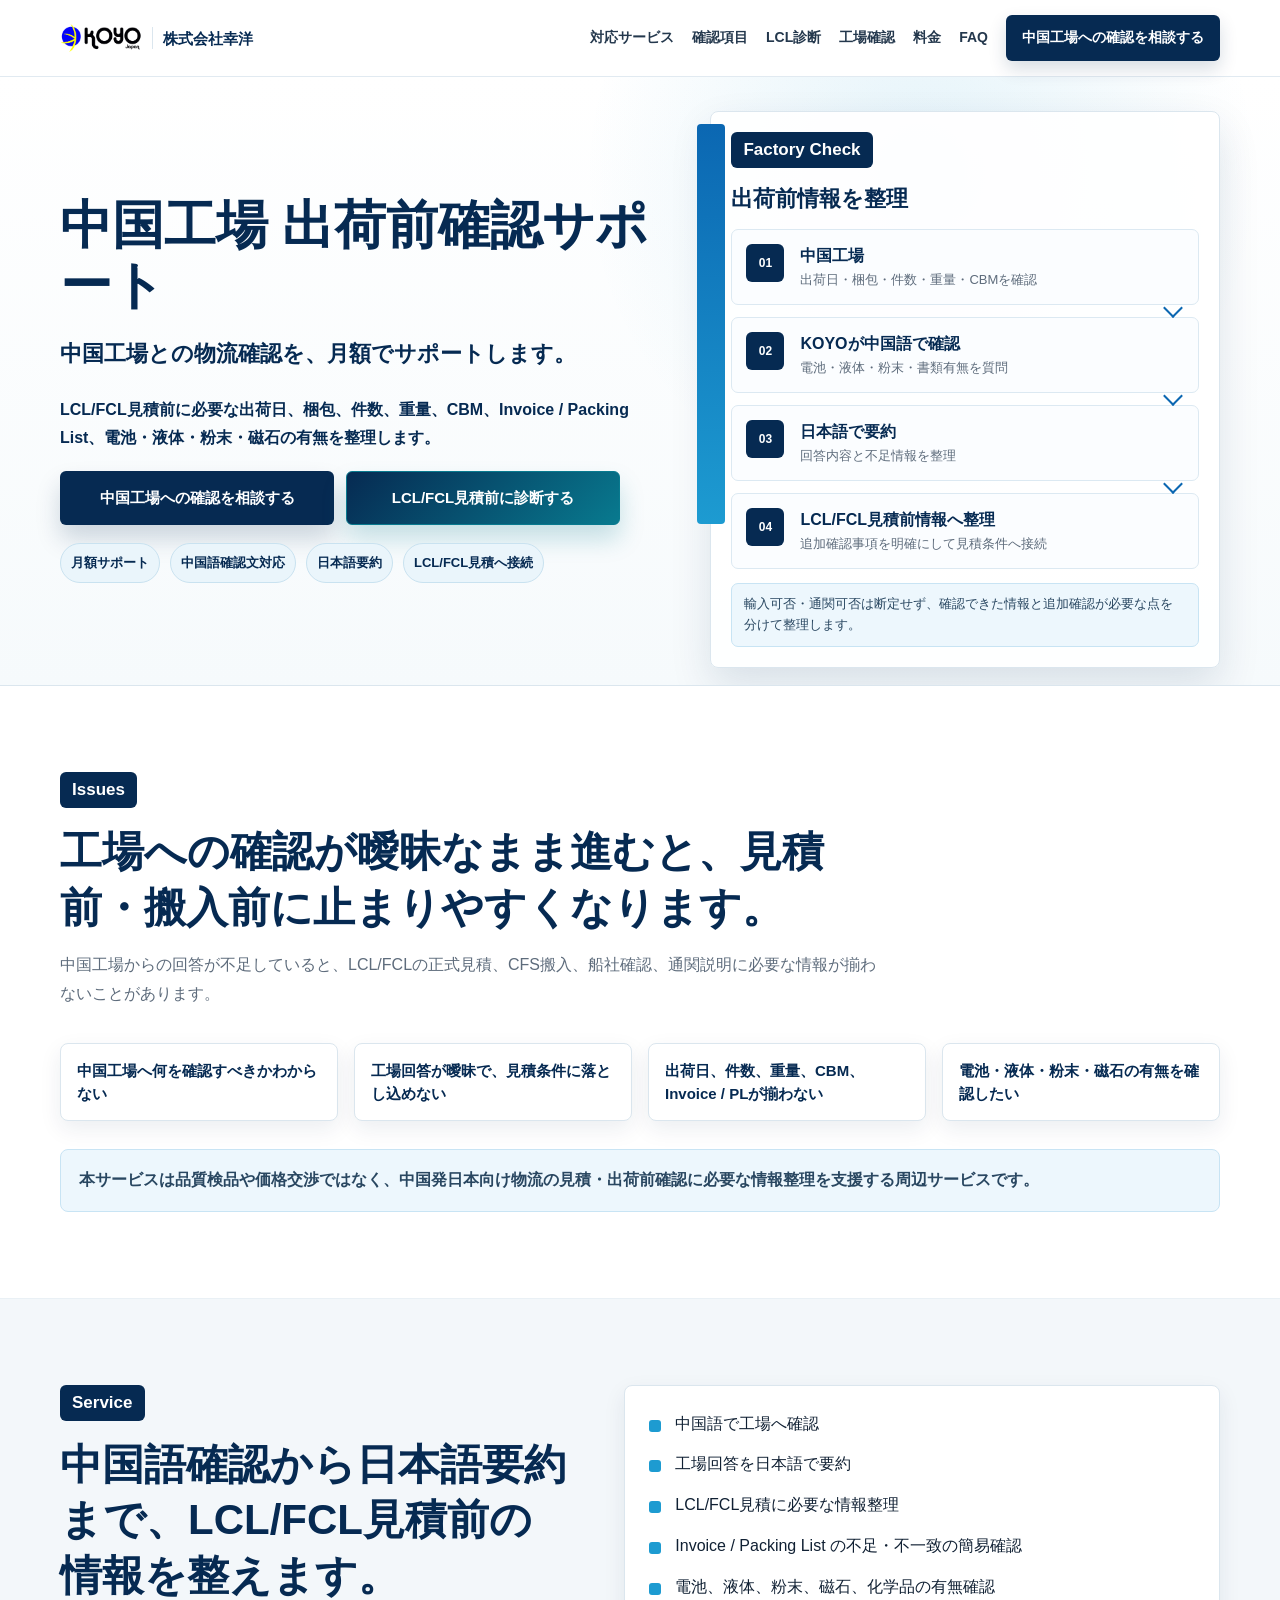
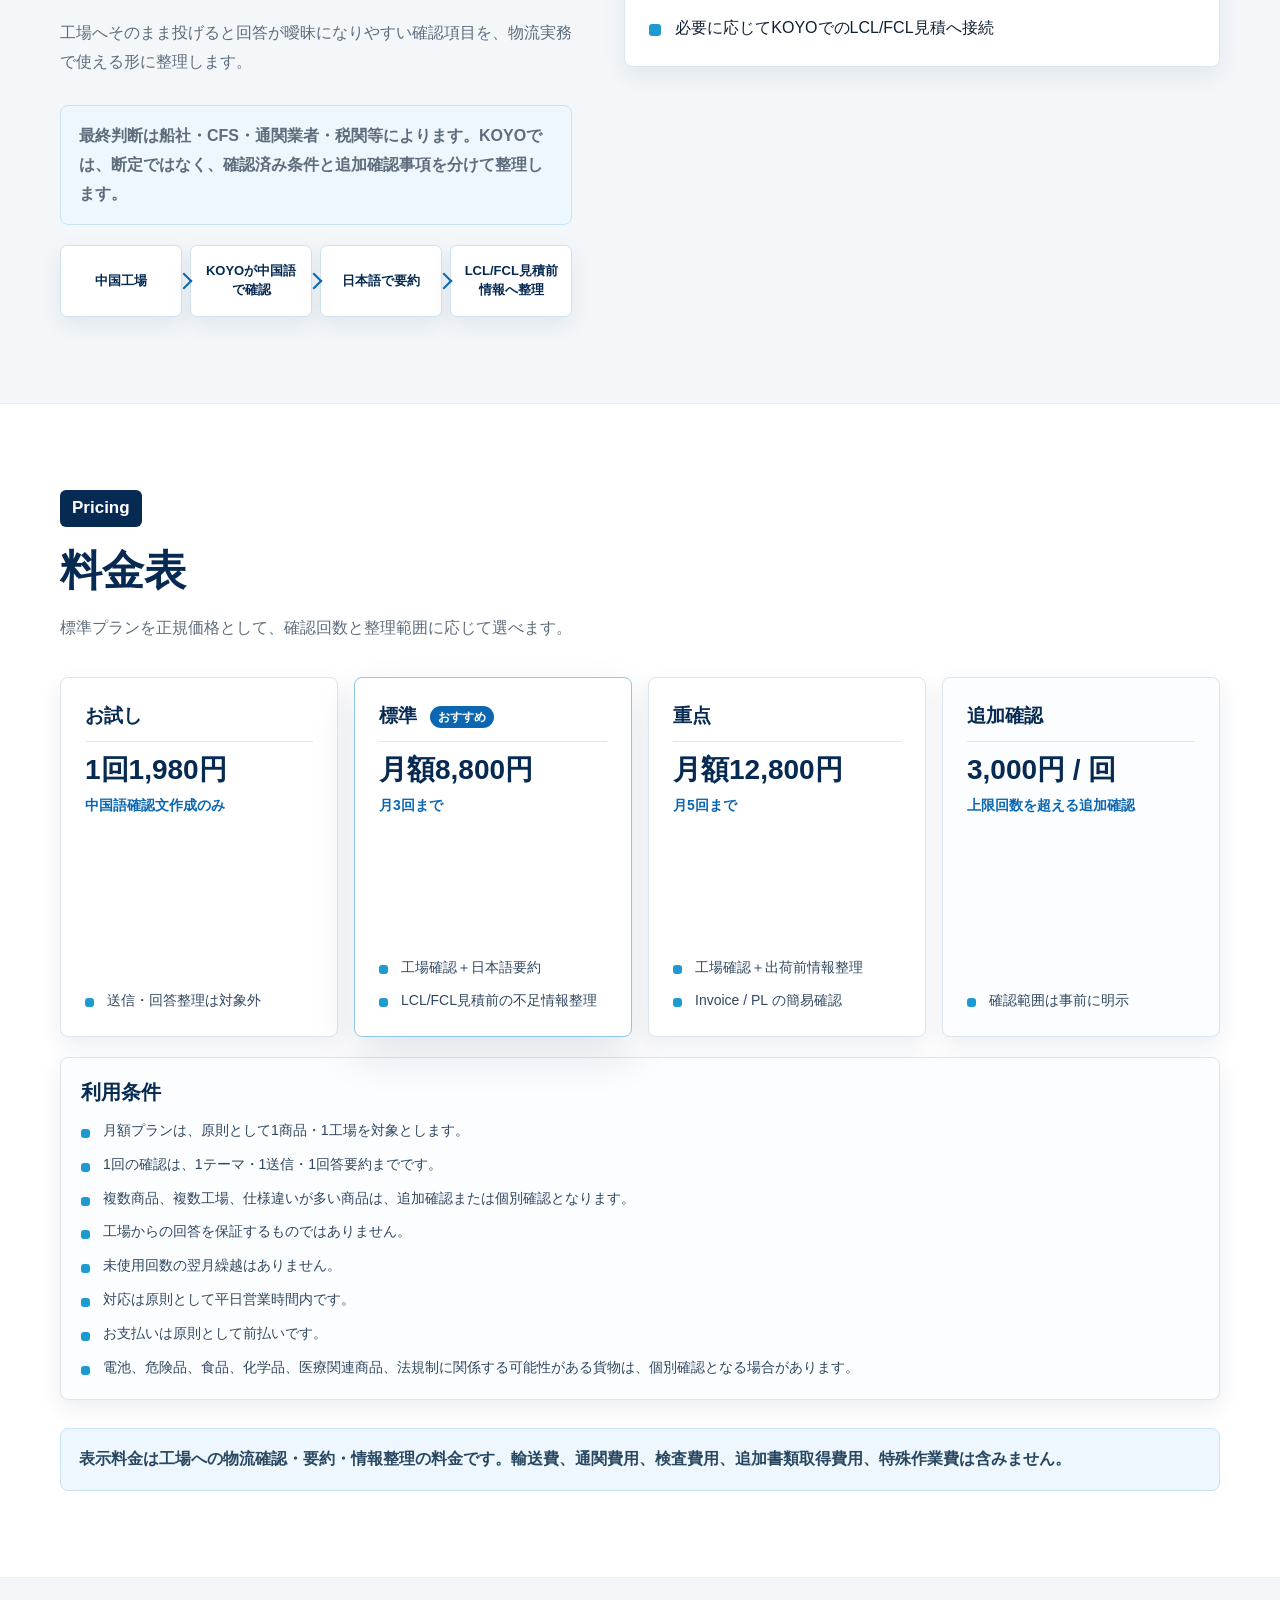
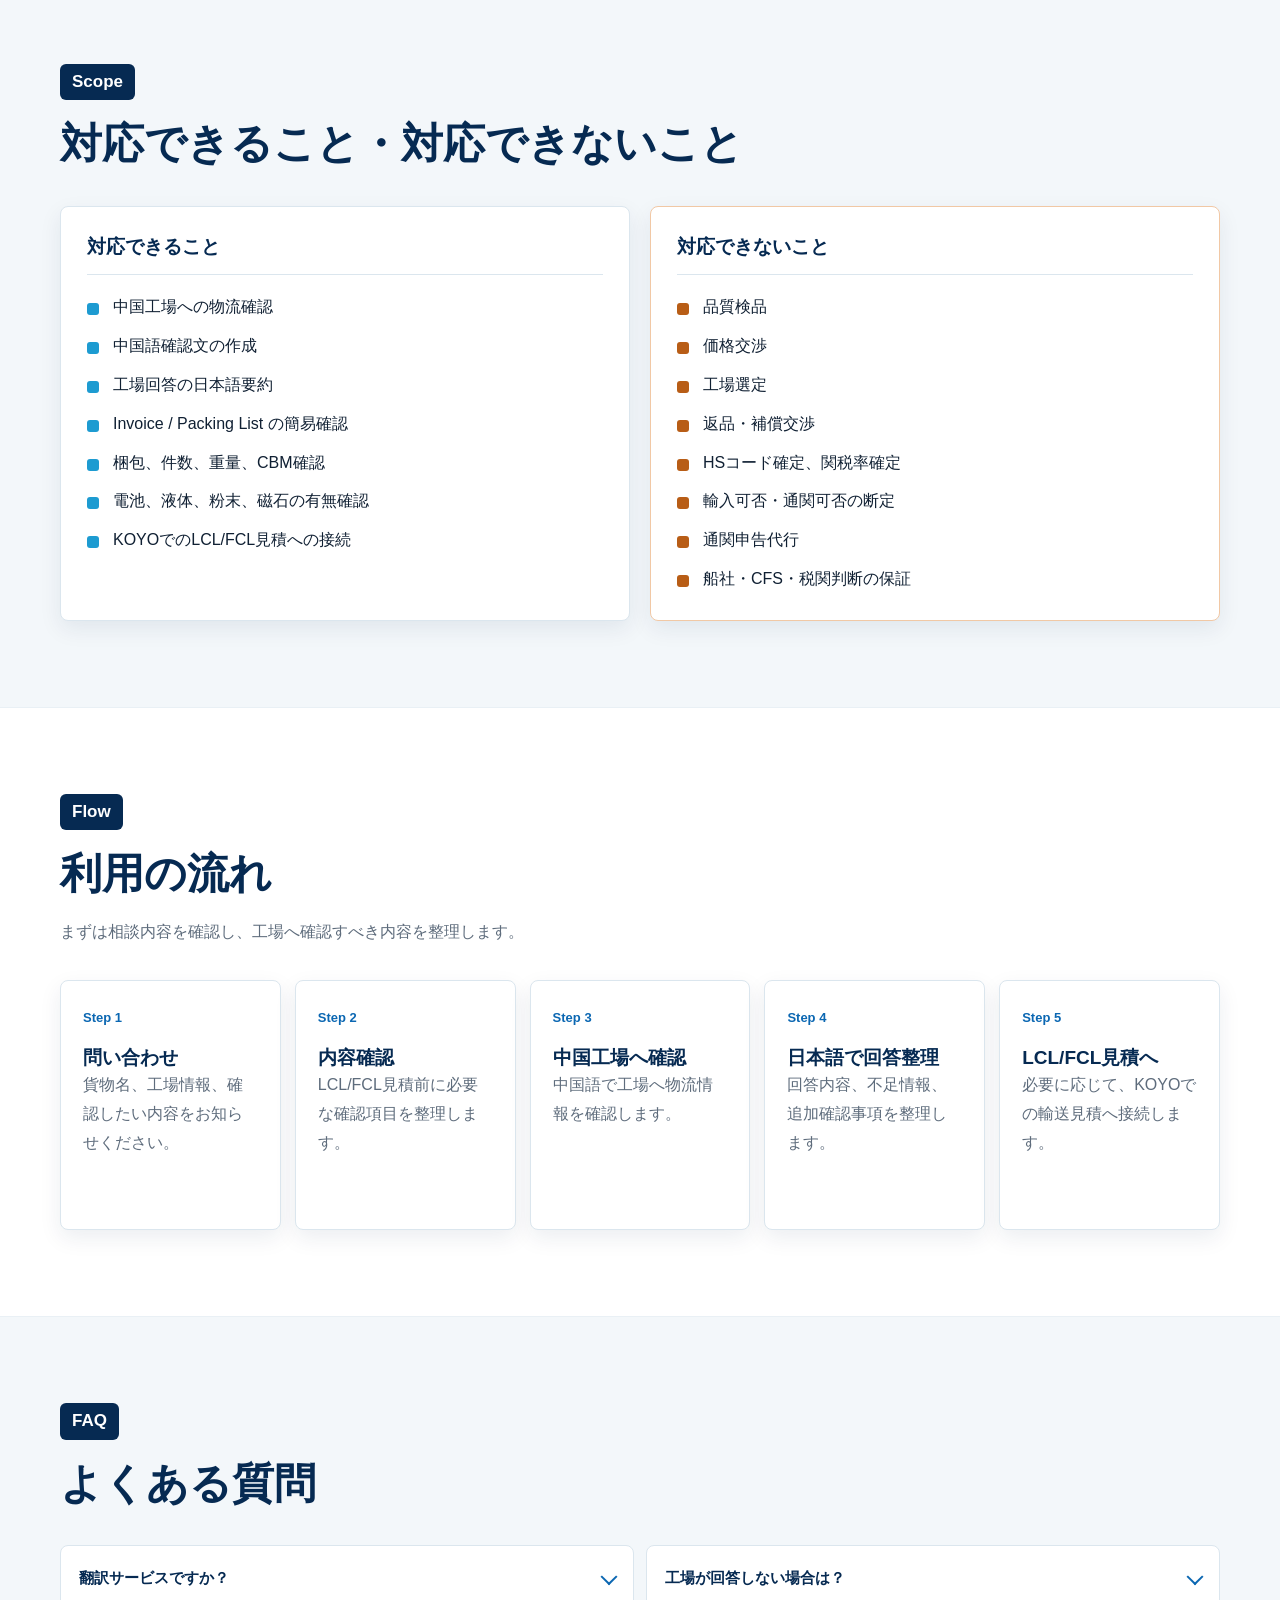
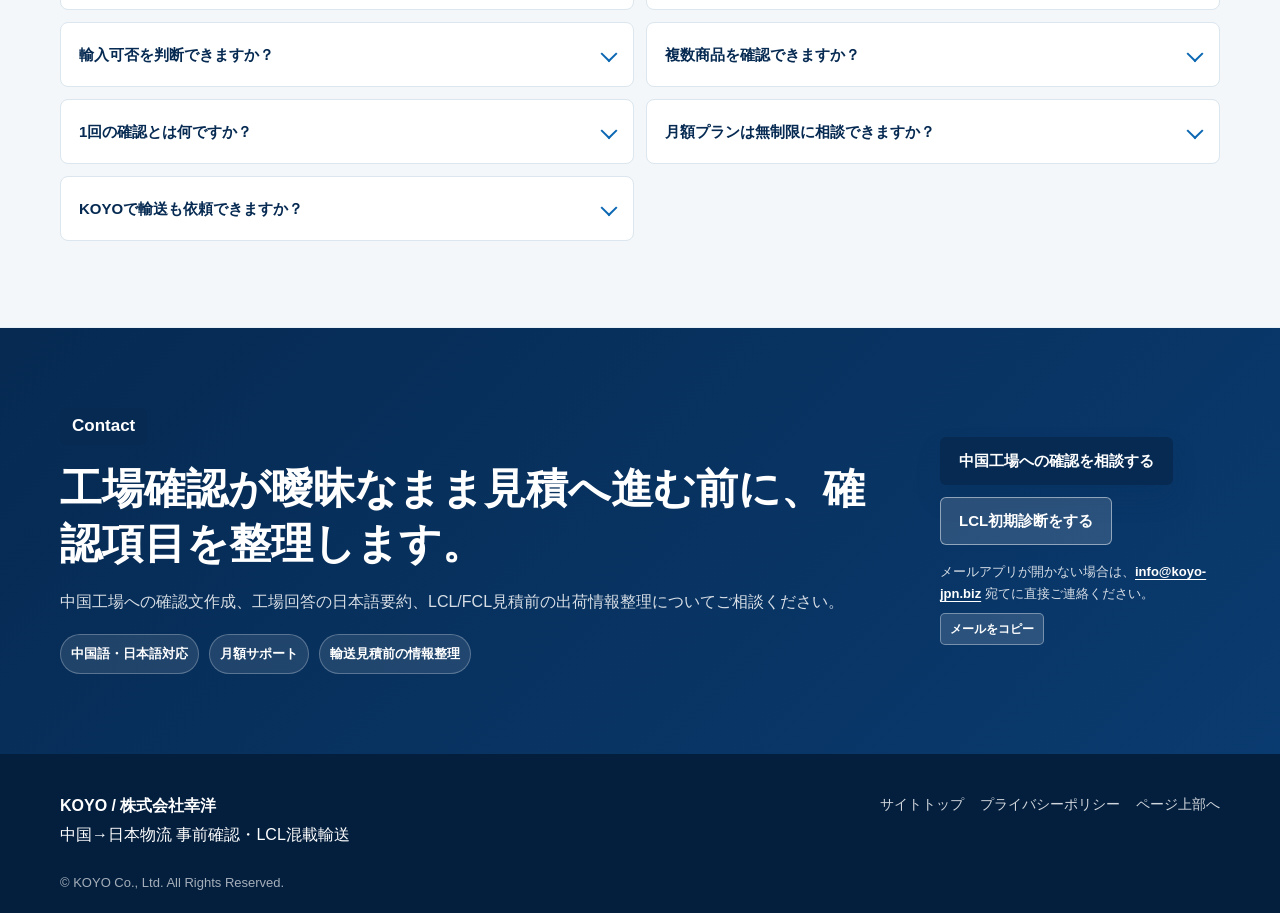
==== commit 4599d2d1: "Improve KOYO homepage logistics guidance" ====
--- a/factory-check.html
+++ b/factory-check.html
@@ -88,26 +88,33 @@
                 <h2>出荷前情報を整理</h2>
               </div>
             </div>
-            <div class="factory-flow" aria-label="工場確認の流れ">
+            <div class="factory-flow factory-flow-visual" aria-label="中国工場確認から見積前情報整理までの流れ">
               <article>
                 <span>01</span>
                 <div>
-                  <h3>中国語で確認</h3>
-                  <p>出荷日・梱包・危険品疑義を工場へ確認</p>
+                  <h3>中国工場</h3>
+                  <p>出荷日・梱包・件数・重量・CBMを確認</p>
                 </div>
               </article>
               <article>
                 <span>02</span>
+                <div>
+                  <h3>KOYOが中国語で確認</h3>
+                  <p>電池・液体・粉末・書類有無を質問</p>
+                </div>
+              </article>
+              <article>
+                <span>03</span>
                 <div>
                   <h3>日本語で要約</h3>
                   <p>回答内容と不足情報を整理</p>
                 </div>
               </article>
               <article>
-                <span>03</span>
+                <span>04</span>
                 <div>
-                  <h3>見積前情報化</h3>
-                  <p>LCL/FCL見積に必要な条件へ接続</p>
+                  <h3>LCL/FCL見積前情報へ整理</h3>
+                  <p>追加確認事項を明確にして見積条件へ接続</p>
                 </div>
               </article>
             </div>
@@ -140,6 +147,12 @@
             <h2 id="factory-service-title">中国語確認から日本語要約まで、LCL/FCL見積前の情報を整えます。</h2>
             <p>工場へそのまま投げると回答が曖昧になりやすい確認項目を、物流実務で使える形に整理します。</p>
             <p class="caution">最終判断は船社・CFS・通関業者・税関等によります。KOYOでは、断定ではなく、確認済み条件と追加確認事項を分けて整理します。</p>
+            <div class="factory-route-flow" aria-label="工場確認サポートの情報整理フロー">
+              <span>中国工場</span>
+              <span>KOYOが中国語で確認</span>
+              <span>日本語で要約</span>
+              <span>LCL/FCL見積前情報へ整理</span>
+            </div>
           </div>
           <div class="check-panel">
             <ul class="check-list">
--- a/styles.css
+++ b/styles.css
@@ -515,6 +515,10 @@
   gap: 10px;
 }
 
+.dashboard-list-compact {
+  margin-top: 16px;
+}
+
 @media (min-width: 1061px) {
   .dashboard-list {
     grid-template-columns: repeat(2, minmax(0, 1fr));
@@ -579,6 +583,156 @@
   border-radius: 7px;
   font-size: 13px;
   line-height: 1.6;
+}
+
+.shipment-visual {
+  display: grid;
+  gap: 12px;
+  padding: 16px;
+  background:
+    linear-gradient(180deg, #fbfdff 0%, #f3f9fd 100%);
+  border: 1px solid var(--line);
+  border-radius: var(--radius);
+}
+
+.route-map {
+  display: grid;
+  grid-template-columns: 104px minmax(0, 1fr) 118px;
+  gap: 10px;
+  align-items: center;
+}
+
+.route-node {
+  min-height: 88px;
+  display: grid;
+  place-items: center;
+  gap: 7px;
+  padding: 10px;
+  color: var(--navy);
+  background: var(--white);
+  border: 1px solid #cfe2ee;
+  border-radius: 8px;
+  text-align: center;
+  box-shadow: 0 7px 16px rgba(9, 42, 82, 0.06);
+}
+
+.route-node span {
+  display: grid;
+  width: 38px;
+  height: 28px;
+  place-items: center;
+  color: var(--white);
+  background: var(--navy);
+  border-radius: 6px;
+  font-size: 12px;
+  font-weight: 900;
+}
+
+.route-node strong {
+  font-size: 13px;
+  line-height: 1.35;
+}
+
+.sea-lane {
+  position: relative;
+  min-height: 96px;
+  display: grid;
+  place-items: center;
+}
+
+.sea-lane::before {
+  position: absolute;
+  right: 0;
+  left: 0;
+  top: 49%;
+  height: 2px;
+  background: linear-gradient(90deg, var(--navy), var(--cyan));
+  content: "";
+}
+
+.sea-lane::after {
+  position: absolute;
+  right: -1px;
+  top: calc(49% - 5px);
+  width: 10px;
+  height: 10px;
+  border-top: 2px solid var(--cyan);
+  border-right: 2px solid var(--cyan);
+  transform: rotate(45deg);
+  content: "";
+}
+
+.ship-svg {
+  position: relative;
+  z-index: 1;
+  width: min(148px, 100%);
+  height: auto;
+  padding: 8px;
+  background: rgba(255, 255, 255, 0.92);
+  border: 1px solid #d9eaf3;
+  border-radius: 8px;
+}
+
+.document-row,
+.partner-row {
+  display: grid;
+  gap: 8px;
+}
+
+.document-row {
+  grid-template-columns: repeat(4, minmax(0, 1fr));
+}
+
+.partner-row {
+  grid-template-columns: repeat(3, minmax(0, 1fr));
+}
+
+.document-row span,
+.partner-row span {
+  position: relative;
+  min-height: 46px;
+  display: grid;
+  place-items: center;
+  padding: 8px;
+  color: var(--navy);
+  background: var(--white);
+  border: 1px solid #dce9f2;
+  border-radius: 7px;
+  font-size: 12px;
+  font-weight: 900;
+  text-align: center;
+  line-height: 1.3;
+}
+
+.document-row span::before {
+  width: 18px;
+  height: 18px;
+  margin-bottom: 3px;
+  background:
+    linear-gradient(90deg, transparent 0 68%, #e8f2fb 68% 100%),
+    var(--white);
+  border: 2px solid var(--blue);
+  border-radius: 3px;
+  content: "";
+}
+
+.document-row span:last-child::before {
+  background: var(--soft-blue);
+  border-color: var(--cyan);
+  clip-path: polygon(16% 48%, 34% 66%, 82% 20%, 92% 31%, 35% 86%, 6% 58%);
+}
+
+.hero-visual {
+  margin: 0;
+  overflow: hidden;
+  border: 1px solid var(--line);
+  border-radius: var(--radius);
+}
+
+.hero-visual img {
+  display: block;
+  width: 100%;
+  height: auto;
 }
 
 .visual-brief {
@@ -704,11 +858,18 @@
   gap: 16px;
 }
 
+.entry-grid {
+  display: grid;
+  grid-template-columns: repeat(3, minmax(0, 1fr));
+  gap: 16px;
+}
+
 .issue-grid {
   align-items: stretch;
 }
 
 .issue-grid article,
+.entry-grid article,
 .service-grid article,
 .cargo-card,
 .case-list article,
@@ -733,6 +894,30 @@
   line-height: 1.55;
 }
 
+.entry-grid article {
+  display: flex;
+  min-height: 280px;
+  flex-direction: column;
+  padding: 24px;
+}
+
+.entry-grid .button {
+  width: 100%;
+  margin-top: auto;
+}
+
+.entry-kicker {
+  display: inline-flex;
+  width: fit-content;
+  margin-bottom: 16px;
+  padding: 6px 10px;
+  color: var(--blue);
+  background: #eaf6fc;
+  border-radius: 999px;
+  font-size: 12px;
+  font-weight: 900;
+}
+
 .split-layout {
   display: grid;
   grid-template-columns: minmax(0, 0.86fr) minmax(360px, 1fr);
@@ -777,6 +962,16 @@
 .service-grid article {
   min-height: 260px;
   padding: 24px;
+}
+
+.service-grid-compact article {
+  display: flex;
+  min-height: 300px;
+  flex-direction: column;
+}
+
+.service-grid-compact .service-card-link {
+  margin-top: auto;
 }
 
 .service-card-top {
@@ -806,6 +1001,28 @@
   content: "";
 }
 
+.service-icon-diagnosis::before {
+  left: 14px;
+  top: 12px;
+  width: 26px;
+  height: 34px;
+  background:
+    linear-gradient(90deg, transparent 0 70%, #dcecf5 70%),
+    var(--white);
+  border: 2px solid var(--navy);
+  border-radius: 4px;
+}
+
+.service-icon-diagnosis::after {
+  left: 21px;
+  top: 23px;
+  width: 18px;
+  height: 10px;
+  border-left: 3px solid var(--cyan);
+  border-bottom: 3px solid var(--cyan);
+  transform: rotate(-45deg);
+}
+
 .service-icon-lcl::before {
   left: 13px;
   bottom: 13px;
@@ -888,6 +1105,27 @@
   box-shadow: 0 23px 0 -1px var(--warning);
 }
 
+.service-icon-risk::before {
+  left: 13px;
+  top: 14px;
+  width: 18px;
+  height: 30px;
+  border: 3px solid var(--navy);
+  border-radius: 5px;
+  background: linear-gradient(180deg, var(--cyan) 0 55%, transparent 55%);
+}
+
+.service-icon-risk::after {
+  right: 12px;
+  top: 18px;
+  width: 20px;
+  height: 20px;
+  background: #fff3e8;
+  border: 3px solid var(--warning);
+  border-radius: 4px;
+  transform: rotate(45deg);
+}
+
 .service-icon-customs::before {
   left: 15px;
   top: 10px;
@@ -929,6 +1167,28 @@
   box-shadow: 26px 0 0 var(--cyan), 34px -19px 0 -2px var(--navy);
 }
 
+.service-icon-documents::before {
+  left: 12px;
+  top: 10px;
+  width: 28px;
+  height: 38px;
+  background:
+    linear-gradient(90deg, transparent 0 70%, #dcecf5 70% 100%),
+    var(--white);
+  border: 2px solid var(--navy);
+  border-radius: 4px;
+  box-shadow: 8px 5px 0 -2px #d7eefa;
+}
+
+.service-icon-documents::after {
+  left: 18px;
+  top: 23px;
+  width: 18px;
+  height: 2px;
+  background: var(--blue);
+  box-shadow: 0 7px 0 var(--blue), 0 14px 0 var(--cyan);
+}
+
 .service-icon-factory::before {
   left: 12px;
   top: 17px;
@@ -986,6 +1246,110 @@
   text-underline-offset: 3px;
 }
 
+.issue-diagram {
+  display: grid;
+  grid-template-columns: repeat(3, minmax(0, 1fr));
+  gap: 16px;
+  margin-bottom: 18px;
+}
+
+.issue-diagram article {
+  min-height: 150px;
+  padding: 20px;
+  background: var(--white);
+  border: 1px solid var(--line);
+  border-radius: var(--radius);
+  box-shadow: var(--shadow-small);
+}
+
+.issue-diagram h3 {
+  margin-bottom: 4px;
+}
+
+.issue-diagram p {
+  margin: 0;
+  color: var(--muted);
+  font-size: 14px;
+  line-height: 1.65;
+}
+
+.issue-icon {
+  position: relative;
+  width: 44px;
+  height: 44px;
+  display: inline-block;
+  margin-bottom: 12px;
+  color: var(--blue);
+  background: var(--soft-blue);
+  border: 1px solid #c8e3f2;
+  border-radius: 8px;
+}
+
+.issue-icon::before,
+.issue-icon::after {
+  position: absolute;
+  content: "";
+}
+
+.issue-icon-doc::before {
+  left: 12px;
+  top: 8px;
+  width: 20px;
+  height: 28px;
+  border: 2px solid var(--navy);
+  border-radius: 4px;
+  background: var(--white);
+}
+
+.issue-icon-doc::after {
+  left: 16px;
+  top: 19px;
+  width: 13px;
+  height: 2px;
+  background: var(--blue);
+  box-shadow: 0 6px 0 var(--cyan);
+}
+
+.issue-icon-risk::before {
+  left: 11px;
+  top: 10px;
+  width: 20px;
+  height: 20px;
+  border: 3px solid var(--warning);
+  border-radius: 4px;
+  background: #fff3e8;
+  transform: rotate(45deg);
+}
+
+.issue-icon-risk::after {
+  left: 20px;
+  top: 14px;
+  width: 3px;
+  height: 15px;
+  background: var(--warning);
+  border-radius: 999px;
+  box-shadow: 0 18px 0 -1px var(--warning);
+}
+
+.issue-icon-site::before {
+  left: 8px;
+  top: 22px;
+  width: 28px;
+  height: 14px;
+  background: var(--navy);
+  border-radius: 3px;
+}
+
+.issue-icon-site::after {
+  left: 13px;
+  top: 9px;
+  width: 18px;
+  height: 18px;
+  border: 3px solid var(--cyan);
+  border-radius: 50%;
+  box-shadow: 0 19px 0 -7px var(--cyan);
+}
+
 .factory-hero .hero-grid {
   min-height: 520px;
 }
@@ -1037,6 +1401,60 @@
   color: var(--muted);
   font-size: 13px;
   line-height: 1.6;
+}
+
+.factory-flow-visual article:not(:last-child) {
+  position: relative;
+}
+
+.factory-flow-visual article:not(:last-child)::after {
+  position: absolute;
+  right: 18px;
+  bottom: -11px;
+  width: 12px;
+  height: 12px;
+  border-right: 2px solid var(--blue);
+  border-bottom: 2px solid var(--blue);
+  transform: rotate(45deg);
+  content: "";
+  z-index: 1;
+}
+
+.factory-route-flow {
+  display: grid;
+  grid-template-columns: repeat(4, minmax(0, 1fr));
+  gap: 8px;
+  margin-top: 20px;
+}
+
+.factory-route-flow span {
+  position: relative;
+  min-height: 72px;
+  display: grid;
+  place-items: center;
+  padding: 10px;
+  color: var(--navy);
+  background: var(--white);
+  border: 1px solid #cfe2ee;
+  border-radius: 7px;
+  box-shadow: var(--shadow-small);
+  font-size: 13px;
+  font-weight: 900;
+  line-height: 1.45;
+  text-align: center;
+}
+
+.factory-route-flow span:not(:last-child)::after {
+  position: absolute;
+  top: 50%;
+  right: -9px;
+  width: 10px;
+  height: 10px;
+  border-top: 2px solid var(--blue);
+  border-right: 2px solid var(--blue);
+  transform: translateY(-50%) rotate(45deg);
+  content: "";
+  z-index: 1;
 }
 
 .pricing-grid {
@@ -1211,10 +1629,15 @@
 
 .case-list article {
   display: grid;
-  grid-template-columns: 96px 240px minmax(0, 1fr);
-  gap: 18px;
+  grid-template-columns: 84px 58px 220px minmax(0, 1fr);
+  gap: 16px;
   align-items: start;
   padding: 20px;
+}
+
+.case-icon {
+  width: 46px;
+  height: 46px;
 }
 
 .case-list h3,
@@ -1234,15 +1657,107 @@
   padding: 22px;
 }
 
-.timeline article::before {
+.timeline-icon {
+  position: relative;
+  width: 42px;
+  height: 42px;
   display: block;
-  width: 34px;
-  height: 34px;
   margin-bottom: 16px;
+  background: var(--soft-blue);
+  border: 1px solid #c8e3f2;
+  border-radius: 8px;
+}
+
+.timeline-icon::before,
+.timeline-icon::after {
+  position: absolute;
+  content: "";
+}
+
+.timeline-icon-cargo::before {
+  left: 10px;
+  top: 16px;
+  width: 22px;
+  height: 17px;
+  background: var(--blue);
+  border-radius: 3px;
+  box-shadow: 7px -7px 0 -2px var(--navy);
+}
+
+.timeline-icon-doc::before {
+  left: 12px;
+  top: 8px;
+  width: 19px;
+  height: 27px;
+  background: var(--white);
+  border: 2px solid var(--navy);
+  border-radius: 4px;
+}
+
+.timeline-icon-doc::after {
+  left: 16px;
+  top: 18px;
+  width: 12px;
+  height: 2px;
+  background: var(--blue);
+  box-shadow: 0 6px 0 var(--cyan);
+}
+
+.timeline-icon-factory::before {
+  left: 9px;
+  top: 15px;
+  width: 25px;
+  height: 20px;
   background: var(--navy);
-  border: 6px solid #d9eef8;
-  border-radius: 50%;
-  content: "";
+  border-radius: 4px;
+}
+
+.timeline-icon-factory::after {
+  left: 14px;
+  top: 8px;
+  width: 6px;
+  height: 12px;
+  background: var(--cyan);
+  border-radius: 3px 3px 0 0;
+  box-shadow: 10px 4px 0 -1px var(--blue);
+}
+
+.timeline-icon-risk::before {
+  left: 10px;
+  top: 10px;
+  width: 20px;
+  height: 20px;
+  background: #fff3e8;
+  border: 3px solid var(--warning);
+  border-radius: 4px;
+  transform: rotate(45deg);
+}
+
+.timeline-icon-risk::after {
+  left: 20px;
+  top: 13px;
+  width: 3px;
+  height: 14px;
+  background: var(--warning);
+  border-radius: 999px;
+}
+
+.timeline-icon-ship::before {
+  left: 8px;
+  top: 20px;
+  width: 26px;
+  height: 13px;
+  background: var(--blue);
+  border-radius: 3px 3px 9px 9px;
+}
+
+.timeline-icon-ship::after {
+  left: 14px;
+  top: 12px;
+  width: 14px;
+  height: 9px;
+  background: var(--navy);
+  border-radius: 3px 3px 0 0;
 }
 
 .info-checklist {
@@ -1587,6 +2102,7 @@
   }
 
   .issue-grid,
+  .entry-grid,
   .service-grid,
   .pricing-grid,
   .timeline,
@@ -1595,7 +2111,7 @@
   }
 
   .case-list article {
-    grid-template-columns: 90px minmax(0, 1fr);
+    grid-template-columns: 76px 54px minmax(0, 1fr);
   }
 
   .case-list article p {
@@ -1695,6 +2211,7 @@
   .badge-list {
     gap: 8px;
     margin-top: 18px;
+    flex-wrap: wrap;
   }
 
   .badge-list li {
@@ -1707,6 +2224,8 @@
   }
 
   .issue-grid,
+  .issue-diagram,
+  .entry-grid,
   .service-grid,
   .cargo-grid,
   .pricing-grid,
@@ -1729,6 +2248,17 @@
     padding: 42px 0;
   }
 
+  .factory-route-flow {
+    grid-template-columns: 1fr;
+  }
+
+  .factory-route-flow span:not(:last-child)::after {
+    top: auto;
+    right: 50%;
+    bottom: -10px;
+    transform: translateX(50%) rotate(135deg);
+  }
+
   .mini-flow span:not(:last-child)::after {
     top: auto;
     right: 50%;
@@ -1748,6 +2278,30 @@
     grid-template-columns: 1fr;
   }
 
+  .route-map {
+    grid-template-columns: 1fr;
+  }
+
+  .sea-lane {
+    min-height: 76px;
+  }
+
+  .sea-lane::before {
+    top: 50%;
+  }
+
+  .sea-lane::after {
+    right: 50%;
+    top: auto;
+    bottom: -1px;
+    transform: translateX(50%) rotate(135deg);
+  }
+
+  .document-row,
+  .partner-row {
+    grid-template-columns: repeat(2, minmax(0, 1fr));
+  }
+
   .company-table div {
     grid-template-columns: 1fr;
     gap: 4px;
@@ -1785,12 +2339,6 @@
 
   .policy-content h2 {
     font-size: 21px;
-  }
-}
-
-@media (max-width: 520px) {
-  .badge-list {
-    flex-wrap: wrap;
   }
 }
 
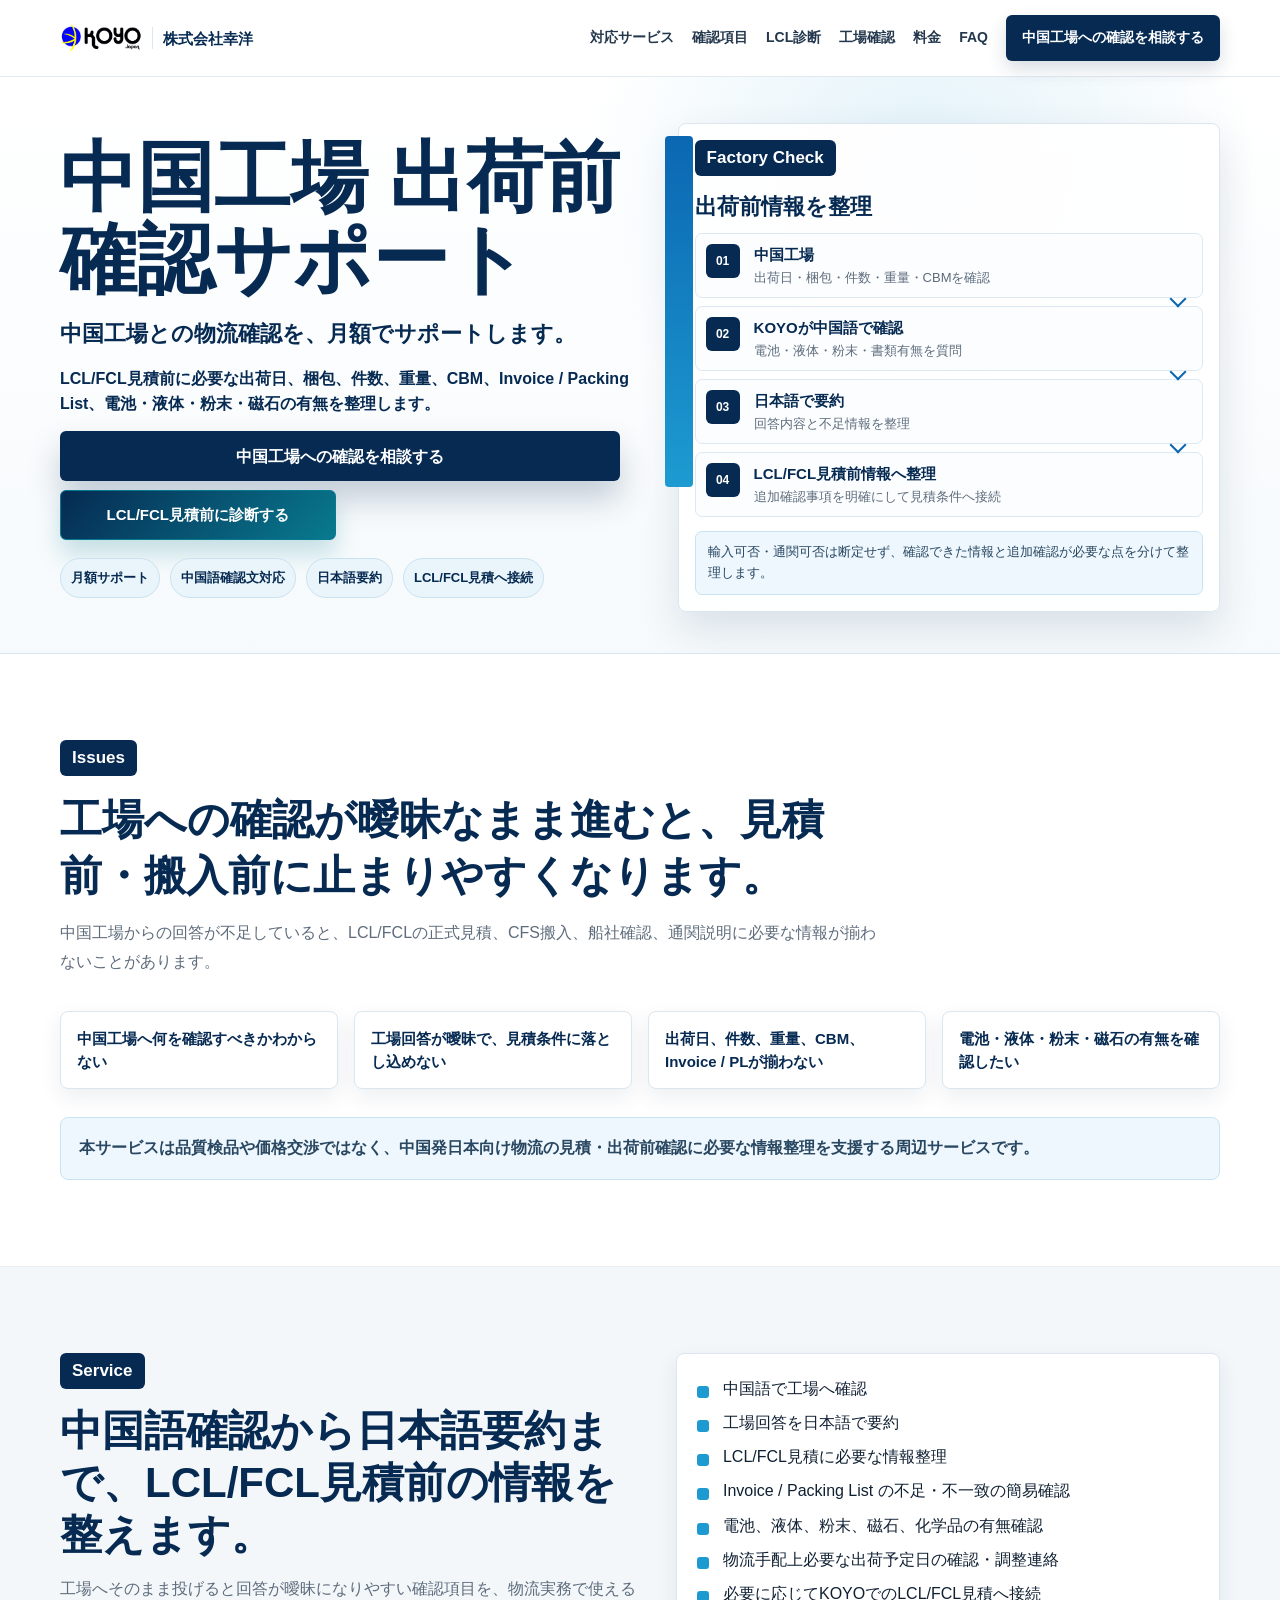
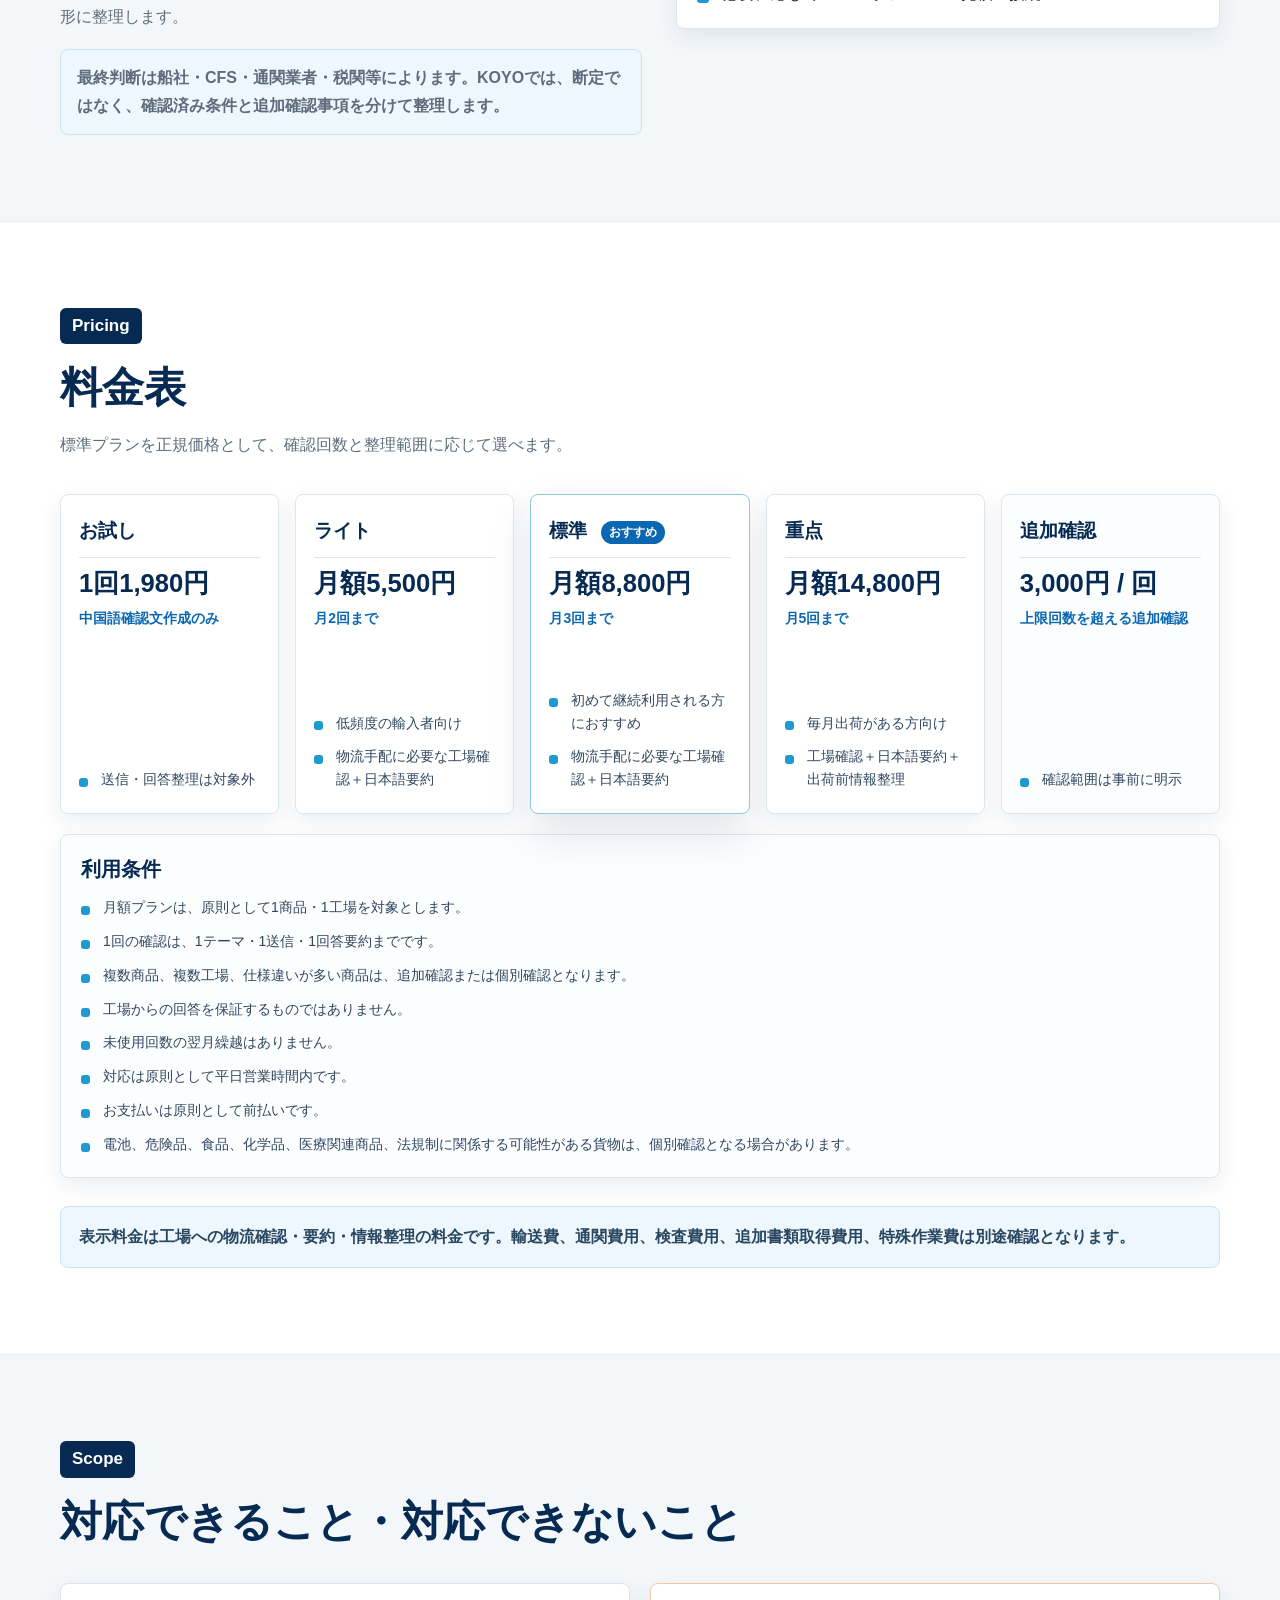
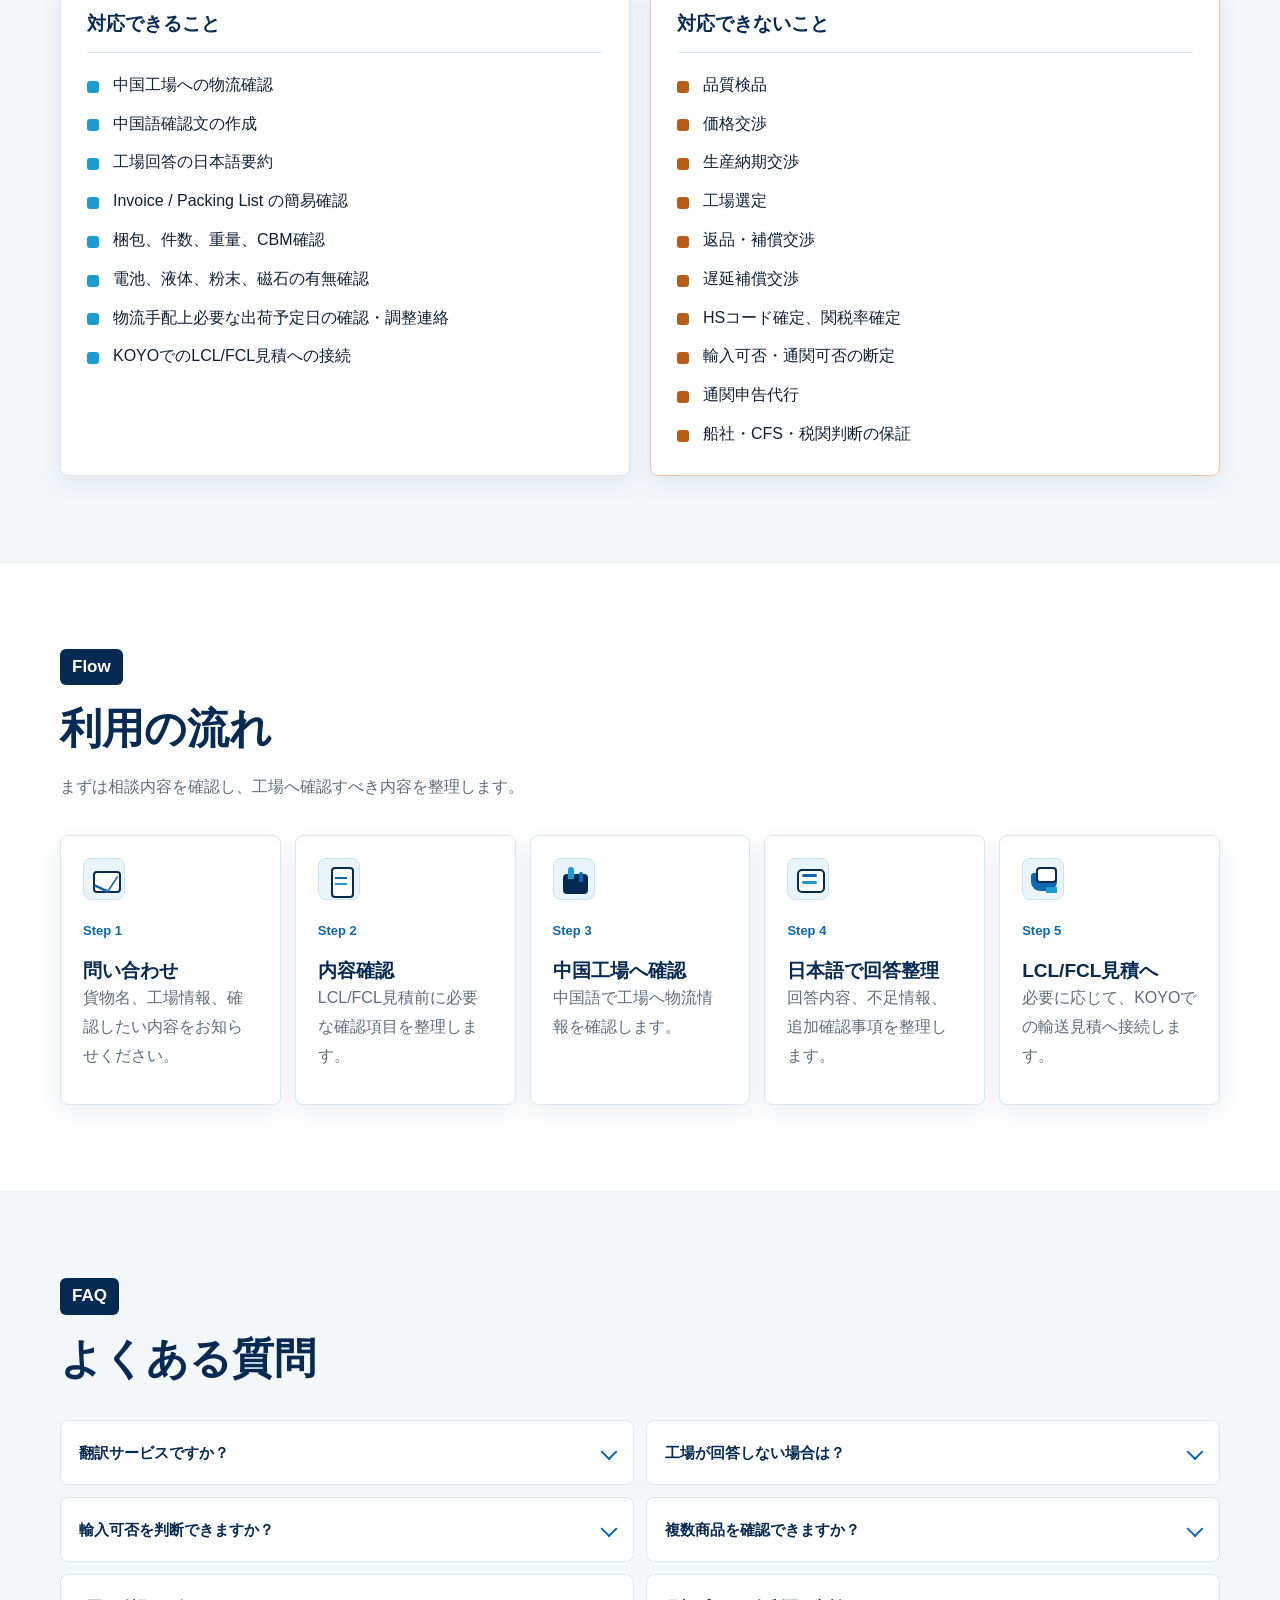
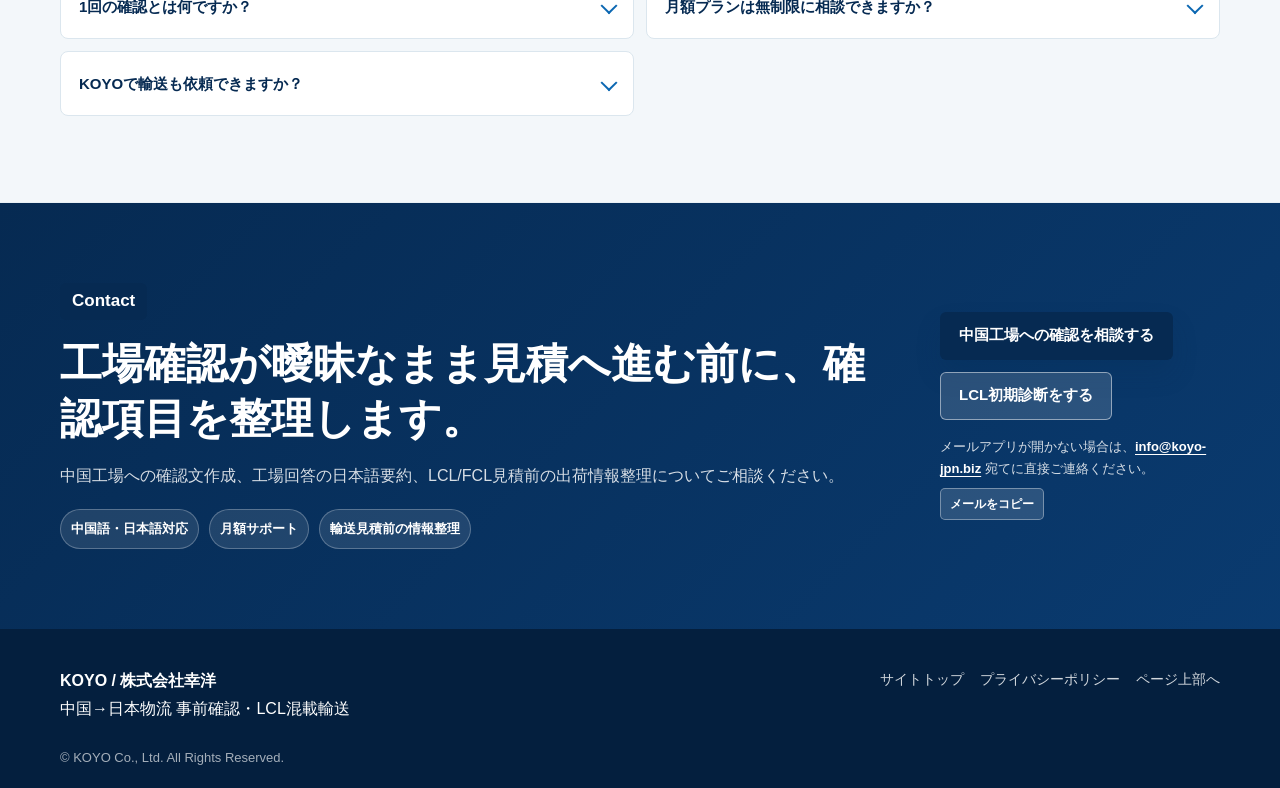
==== commit e4d67ca3: "Update factory check page content and CTA" ====
--- a/factory-check.html
+++ b/factory-check.html
@@ -13,6 +13,7 @@
     <meta name="theme-color" content="#062a52">
     <link rel="canonical" href="https://koyo-jpn.biz/factory-check.html">
     <link rel="stylesheet" href="styles.css">
+    <link rel="stylesheet" href="factory-tighten.css">
     <script async src="https://www.googletagmanager.com/gtag/js?id=G-XXFBEWN77W"></script>
     <script>
       window.dataLayer = window.dataLayer || [];
@@ -57,7 +58,7 @@
           <a href="factory-check.html" aria-current="page">工場確認</a>
           <a href="#pricing">料金</a>
           <a href="#faq">FAQ</a>
-          <a class="nav-cta" href="mailto:info@koyo-jpn.biz?subject=%E4%B8%AD%E5%9B%BD%E5%B7%A5%E5%A0%B4%E5%87%BA%E8%8D%B7%E5%89%8D%E7%A2%BA%E8%AA%8D%E3%81%AE%E7%9B%B8%E8%AB%87">中国工場への確認を相談する</a>
+          <a class="nav-cta" href="mailto:info@koyo-jpn.biz?subject=%E4%B8%AD%E5%9B%BD%E5%B7%A5%E5%A0%B4%E5%87%BA%E8%8D%B7%E5%89%8D%E7%A2%BA%E8%AA%8D%E3%82%B5%E3%83%9D%E3%83%BC%E3%83%88%E3%81%AE%E7%9B%B8%E8%AB%87&amp;body=%E4%BC%9A%E7%A4%BE%E5%90%8D%EF%BC%9A%0D%0A%E3%81%94%E6%8B%85%E5%BD%93%E8%80%85%E5%90%8D%EF%BC%9A%0D%0A%E5%95%86%E5%93%81%E5%90%8D%EF%BC%9A%0D%0A%E5%B7%A5%E5%A0%B4%E6%89%80%E5%9C%A8%E5%9C%B0%EF%BC%9A%0D%0A%E7%A2%BA%E8%AA%8D%E3%81%97%E3%81%9F%E3%81%84%E5%86%85%E5%AE%B9%EF%BC%9A%0D%0A%E5%87%BA%E8%8D%B7%E4%BA%88%E5%AE%9A%E6%99%82%E6%9C%9F%EF%BC%9A%0D%0ALCL%2FFCL%E8%A6%8B%E7%A9%8D%E5%B8%8C%E6%9C%9B%E3%81%AE%E6%9C%89%E7%84%A1%EF%BC%9A">中国工場への確認を相談する</a>
         </nav>
       </div>
     </header>
@@ -70,7 +71,7 @@
             <p class="hero-text factory-hero-lead">中国工場との物流確認を、月額でサポートします。</p>
             <p class="hero-note">LCL/FCL見積前に必要な出荷日、梱包、件数、重量、CBM、Invoice / Packing List、電池・液体・粉末・磁石の有無を整理します。</p>
             <div class="hero-actions">
-              <a class="button button-primary" href="mailto:info@koyo-jpn.biz?subject=%E4%B8%AD%E5%9B%BD%E5%B7%A5%E5%A0%B4%E5%87%BA%E8%8D%B7%E5%89%8D%E7%A2%BA%E8%AA%8D%E3%81%AE%E7%9B%B8%E8%AB%87">中国工場への確認を相談する</a>
+              <a class="button button-primary" href="mailto:info@koyo-jpn.biz?subject=%E4%B8%AD%E5%9B%BD%E5%B7%A5%E5%A0%B4%E5%87%BA%E8%8D%B7%E5%89%8D%E7%A2%BA%E8%AA%8D%E3%82%B5%E3%83%9D%E3%83%BC%E3%83%88%E3%81%AE%E7%9B%B8%E8%AB%87&amp;body=%E4%BC%9A%E7%A4%BE%E5%90%8D%EF%BC%9A%0D%0A%E3%81%94%E6%8B%85%E5%BD%93%E8%80%85%E5%90%8D%EF%BC%9A%0D%0A%E5%95%86%E5%93%81%E5%90%8D%EF%BC%9A%0D%0A%E5%B7%A5%E5%A0%B4%E6%89%80%E5%9C%A8%E5%9C%B0%EF%BC%9A%0D%0A%E7%A2%BA%E8%AA%8D%E3%81%97%E3%81%9F%E3%81%84%E5%86%85%E5%AE%B9%EF%BC%9A%0D%0A%E5%87%BA%E8%8D%B7%E4%BA%88%E5%AE%9A%E6%99%82%E6%9C%9F%EF%BC%9A%0D%0ALCL%2FFCL%E8%A6%8B%E7%A9%8D%E5%B8%8C%E6%9C%9B%E3%81%AE%E6%9C%89%E7%84%A1%EF%BC%9A">中国工場への確認を相談する</a>
               <a class="button button-lcl-check" href="lcl-check.html">LCL/FCL見積前に診断する</a>
             </div>
             <ul class="badge-list" aria-label="サービス概要">
@@ -147,12 +148,6 @@
             <h2 id="factory-service-title">中国語確認から日本語要約まで、LCL/FCL見積前の情報を整えます。</h2>
             <p>工場へそのまま投げると回答が曖昧になりやすい確認項目を、物流実務で使える形に整理します。</p>
             <p class="caution">最終判断は船社・CFS・通関業者・税関等によります。KOYOでは、断定ではなく、確認済み条件と追加確認事項を分けて整理します。</p>
-            <div class="factory-route-flow" aria-label="工場確認サポートの情報整理フロー">
-              <span>中国工場</span>
-              <span>KOYOが中国語で確認</span>
-              <span>日本語で要約</span>
-              <span>LCL/FCL見積前情報へ整理</span>
-            </div>
           </div>
           <div class="check-panel">
             <ul class="check-list">
@@ -161,6 +156,7 @@
               <li>LCL/FCL見積に必要な情報整理</li>
               <li>Invoice / Packing List の不足・不一致の簡易確認</li>
               <li>電池、液体、粉末、磁石、化学品の有無確認</li>
+              <li>物流手配上必要な出荷予定日の確認・調整連絡</li>
               <li>必要に応じてKOYOでのLCL/FCL見積へ接続</li>
             </ul>
           </div>
@@ -183,22 +179,31 @@
                 <li>送信・回答整理は対象外</li>
               </ul>
             </article>
+            <article class="pricing-card">
+              <h3>ライト</h3>
+              <p class="pricing-price">月額5,500円</p>
+              <p class="pricing-note">月2回まで</p>
+              <ul>
+                <li>低頻度の輸入者向け</li>
+                <li>物流手配に必要な工場確認＋日本語要約</li>
+              </ul>
+            </article>
             <article class="pricing-card pricing-card-featured">
               <h3>標準 <span class="pricing-badge">おすすめ</span></h3>
               <p class="pricing-price">月額8,800円</p>
               <p class="pricing-note">月3回まで</p>
               <ul>
-                <li>工場確認＋日本語要約</li>
-                <li>LCL/FCL見積前の不足情報整理</li>
+                <li>初めて継続利用される方におすすめ</li>
+                <li>物流手配に必要な工場確認＋日本語要約</li>
               </ul>
             </article>
             <article class="pricing-card">
               <h3>重点</h3>
-              <p class="pricing-price">月額12,800円</p>
+              <p class="pricing-price">月額14,800円</p>
               <p class="pricing-note">月5回まで</p>
               <ul>
-                <li>工場確認＋出荷前情報整理</li>
-                <li>Invoice / PL の簡易確認</li>
+                <li>毎月出荷がある方向け</li>
+                <li>工場確認＋日本語要約＋出荷前情報整理</li>
               </ul>
             </article>
             <article class="pricing-card pricing-card-additional">
@@ -223,7 +228,7 @@
               <li>電池、危険品、食品、化学品、医療関連商品、法規制に関係する可能性がある貨物は、個別確認となる場合があります。</li>
             </ul>
           </div>
-          <p class="section-note">表示料金は工場への物流確認・要約・情報整理の料金です。輸送費、通関費用、検査費用、追加書類取得費用、特殊作業費は含みません。</p>
+          <p class="section-note">表示料金は工場への物流確認・要約・情報整理の料金です。輸送費、通関費用、検査費用、追加書類取得費用、特殊作業費は別途確認となります。</p>
         </div>
       </section>
 
@@ -243,6 +248,7 @@
                 <li>Invoice / Packing List の簡易確認</li>
                 <li>梱包、件数、重量、CBM確認</li>
                 <li>電池、液体、粉末、磁石の有無確認</li>
+                <li>物流手配上必要な出荷予定日の確認・調整連絡</li>
                 <li>KOYOでのLCL/FCL見積への接続</li>
               </ul>
             </article>
@@ -251,8 +257,10 @@
               <ul>
                 <li>品質検品</li>
                 <li>価格交渉</li>
+                <li>生産納期交渉</li>
                 <li>工場選定</li>
                 <li>返品・補償交渉</li>
+                <li>遅延補償交渉</li>
                 <li>HSコード確定、関税率確定</li>
                 <li>輸入可否・通関可否の断定</li>
                 <li>通関申告代行</li>
@@ -272,26 +280,31 @@
           </div>
           <div class="timeline factory-timeline">
             <article>
+              <i class="timeline-icon timeline-icon-mail" aria-hidden="true"></i>
               <span>Step 1</span>
               <h3>問い合わせ</h3>
               <p>貨物名、工場情報、確認したい内容をお知らせください。</p>
             </article>
             <article>
+              <i class="timeline-icon timeline-icon-doc" aria-hidden="true"></i>
               <span>Step 2</span>
               <h3>内容確認</h3>
               <p>LCL/FCL見積前に必要な確認項目を整理します。</p>
             </article>
             <article>
+              <i class="timeline-icon timeline-icon-factory" aria-hidden="true"></i>
               <span>Step 3</span>
               <h3>中国工場へ確認</h3>
               <p>中国語で工場へ物流情報を確認します。</p>
             </article>
             <article>
+              <i class="timeline-icon timeline-icon-translate" aria-hidden="true"></i>
               <span>Step 4</span>
               <h3>日本語で回答整理</h3>
               <p>回答内容、不足情報、追加確認事項を整理します。</p>
             </article>
             <article>
+              <i class="timeline-icon timeline-icon-quote" aria-hidden="true"></i>
               <span>Step 5</span>
               <h3>LCL/FCL見積へ</h3>
               <p>必要に応じて、KOYOでの輸送見積へ接続します。</p>
@@ -352,7 +365,7 @@
             </ul>
           </div>
           <div class="final-actions">
-            <a class="button button-primary" href="mailto:info@koyo-jpn.biz?subject=%E4%B8%AD%E5%9B%BD%E5%B7%A5%E5%A0%B4%E5%87%BA%E8%8D%B7%E5%89%8D%E7%A2%BA%E8%AA%8D%E3%81%AE%E7%9B%B8%E8%AB%87">中国工場への確認を相談する</a>
+            <a class="button button-primary" href="mailto:info@koyo-jpn.biz?subject=%E4%B8%AD%E5%9B%BD%E5%B7%A5%E5%A0%B4%E5%87%BA%E8%8D%B7%E5%89%8D%E7%A2%BA%E8%AA%8D%E3%82%B5%E3%83%9D%E3%83%BC%E3%83%88%E3%81%AE%E7%9B%B8%E8%AB%87&amp;body=%E4%BC%9A%E7%A4%BE%E5%90%8D%EF%BC%9A%0D%0A%E3%81%94%E6%8B%85%E5%BD%93%E8%80%85%E5%90%8D%EF%BC%9A%0D%0A%E5%95%86%E5%93%81%E5%90%8D%EF%BC%9A%0D%0A%E5%B7%A5%E5%A0%B4%E6%89%80%E5%9C%A8%E5%9C%B0%EF%BC%9A%0D%0A%E7%A2%BA%E8%AA%8D%E3%81%97%E3%81%9F%E3%81%84%E5%86%85%E5%AE%B9%EF%BC%9A%0D%0A%E5%87%BA%E8%8D%B7%E4%BA%88%E5%AE%9A%E6%99%82%E6%9C%9F%EF%BC%9A%0D%0ALCL%2FFCL%E8%A6%8B%E7%A9%8D%E5%B8%8C%E6%9C%9B%E3%81%AE%E6%9C%89%E7%84%A1%EF%BC%9A">中国工場への確認を相談する</a>
             <a class="button button-light" href="lcl-check.html">LCL初期診断をする</a>
             <p class="mail-fallback">
               メールアプリが開かない場合は、<a href="mailto:info@koyo-jpn.biz">info@koyo-jpn.biz</a> 宛てに直接ご連絡ください。
--- a/styles.css
+++ b/styles.css
@@ -299,6 +299,29 @@
   min-height: 54px;
 }
 
+.hero-actions .button-primary {
+  grid-column: 1 / -1;
+  min-height: 58px;
+  font-size: 16px;
+  box-shadow: 0 18px 32px rgba(6, 42, 82, 0.22);
+}
+
+.hero-secondary-action,
+.button-lcl-check.hero-secondary-action {
+  color: var(--navy);
+  background: var(--white);
+  border-color: #9bb9d2;
+  box-shadow: 0 8px 18px rgba(9, 42, 82, 0.08);
+}
+
+.hero-secondary-action:hover,
+.hero-secondary-action:focus-visible,
+.button-lcl-check.hero-secondary-action:hover,
+.button-lcl-check.hero-secondary-action:focus-visible {
+  color: var(--navy);
+  background: #f2f8fc;
+}
+
 .button {
   display: inline-flex;
   min-height: 48px;
@@ -597,7 +620,7 @@
 
 .route-map {
   display: grid;
-  grid-template-columns: 104px minmax(0, 1fr) 118px;
+  grid-template-columns: 108px minmax(0, 1fr) 122px;
   gap: 10px;
   align-items: center;
 }
@@ -633,9 +656,16 @@
   line-height: 1.35;
 }
 
+.route-node small {
+  color: var(--muted);
+  font-size: 11px;
+  font-weight: 900;
+  line-height: 1.2;
+}
+
 .sea-lane {
   position: relative;
-  min-height: 96px;
+  min-height: 116px;
   display: grid;
   place-items: center;
 }
@@ -665,9 +695,9 @@
 .ship-svg {
   position: relative;
   z-index: 1;
-  width: min(148px, 100%);
+  width: min(210px, 100%);
   height: auto;
-  padding: 8px;
+  padding: 6px;
   background: rgba(255, 255, 255, 0.92);
   border: 1px solid #d9eaf3;
   border-radius: 8px;
@@ -684,7 +714,7 @@
 }
 
 .partner-row {
-  grid-template-columns: repeat(3, minmax(0, 1fr));
+  grid-template-columns: repeat(4, minmax(0, 1fr));
 }
 
 .document-row span,
@@ -704,22 +734,59 @@
   line-height: 1.3;
 }
 
-.document-row span::before {
+.document-row span::before,
+.partner-row span::before {
   width: 18px;
   height: 18px;
   margin-bottom: 3px;
+  content: "";
+}
+
+.document-row span::before {
   background:
     linear-gradient(90deg, transparent 0 68%, #e8f2fb 68% 100%),
     var(--white);
   border: 2px solid var(--blue);
   border-radius: 3px;
-  content: "";
-}
-
-.document-row span:last-child::before {
+}
+
+.doc-icon-check::before {
   background: var(--soft-blue);
   border-color: var(--cyan);
   clip-path: polygon(16% 48%, 34% 66%, 82% 20%, 92% 31%, 35% 86%, 6% 58%);
+}
+
+.partner-row span::before {
+  display: block;
+  background: var(--soft-blue);
+  border: 2px solid var(--blue);
+  border-radius: 5px;
+}
+
+.partner-icon-carrier::before {
+  border-radius: 3px 3px 8px 8px;
+  box-shadow: inset 0 -7px 0 var(--blue);
+}
+
+.partner-icon-cfs::before {
+  background:
+    linear-gradient(90deg, transparent 0 44%, rgba(11, 103, 178, 0.28) 44% 56%, transparent 56%),
+    var(--soft-blue);
+  box-shadow: 6px 6px 0 -2px #d9eaf3;
+}
+
+.partner-icon-customs::before {
+  background:
+    linear-gradient(90deg, transparent 0 70%, #dcecf5 70% 100%),
+    var(--white);
+}
+
+.partner-icon-factory::before {
+  background:
+    linear-gradient(135deg, transparent 0 48%, rgba(255, 255, 255, 0.45) 48% 54%, transparent 54%),
+    var(--navy);
+  border-color: var(--navy);
+  box-shadow: -6px -5px 0 -4px var(--cyan), 7px -3px 0 -5px var(--blue);
 }
 
 .hero-visual {
@@ -2274,6 +2341,11 @@
     grid-column: 2;
   }
 
+  .document-row,
+  .partner-row {
+    grid-template-columns: repeat(2, minmax(0, 1fr));
+  }
+
   .case-list article {
     grid-template-columns: 1fr;
   }
--- a/factory-tighten.css
+++ b/factory-tighten.css
@@ -0,0 +1,217 @@
+/* Factory Check page tightening overrides. */
+.factory-hero .hero-grid {
+  min-height: 500px;
+  grid-template-columns: minmax(0, 1.04fr) minmax(380px, 0.96fr);
+  gap: 30px;
+  padding: 46px 0 42px;
+}
+
+.factory-hero h1 {
+  max-width: 720px;
+  margin-bottom: 14px;
+  font-size: clamp(58px, 6vw, 82px);
+  line-height: 1.06;
+}
+
+.factory-hero .hero-text {
+  margin-bottom: 12px;
+}
+
+.factory-hero .hero-note {
+  max-width: 660px;
+  margin-bottom: 14px;
+  line-height: 1.62;
+}
+
+.factory-hero .hero-actions {
+  gap: 9px;
+}
+
+.factory-hero .hero-actions .button {
+  min-height: 50px;
+}
+
+.factory-panel {
+  padding: 16px;
+}
+
+.factory-panel .panel-top {
+  margin-bottom: 12px;
+}
+
+.factory-flow {
+  gap: 8px;
+}
+
+.factory-flow article {
+  grid-template-columns: 38px minmax(0, 1fr);
+  gap: 10px;
+  padding: 10px;
+}
+
+.factory-flow span {
+  width: 34px;
+  height: 34px;
+}
+
+.factory-flow h3 {
+  font-size: 15px;
+}
+
+.factory-flow p {
+  line-height: 1.48;
+}
+
+.factory-flow-visual article:not(:last-child)::after {
+  bottom: -8px;
+  width: 10px;
+  height: 10px;
+}
+
+#service .split-layout {
+  grid-template-columns: minmax(0, 0.92fr) minmax(360px, 0.86fr);
+  gap: 34px;
+  align-items: start;
+}
+
+#service h2 {
+  margin-bottom: 14px;
+  font-size: clamp(30px, 3.35vw, 42px);
+  line-height: 1.24;
+}
+
+#service .split-layout > div:first-child > p:not(.section-label) {
+  max-width: 620px;
+  line-height: 1.74;
+}
+
+#service .caution {
+  max-width: 620px;
+  margin-top: 18px;
+  padding: 14px 16px;
+  line-height: 1.62;
+}
+
+#service .check-panel {
+  padding: 22px 20px;
+}
+
+#service .check-list {
+  gap: 9px;
+}
+
+#service .check-list li {
+  line-height: 1.58;
+}
+
+.pricing-grid {
+  grid-template-columns: repeat(5, minmax(0, 1fr));
+}
+
+.pricing-card {
+  min-height: 320px;
+  padding: 22px 18px;
+}
+
+.pricing-price {
+  font-size: clamp(22px, 2vw, 28px);
+}
+
+.factory-timeline article {
+  min-height: 270px;
+}
+
+.timeline-icon-mail::before {
+  left: 9px;
+  top: 12px;
+  width: 24px;
+  height: 18px;
+  background: var(--white);
+  border: 2px solid var(--navy);
+  border-radius: 4px;
+}
+
+.timeline-icon-mail::after {
+  left: 12px;
+  top: 15px;
+  width: 18px;
+  height: 13px;
+  border-right: 2px solid var(--blue);
+  border-bottom: 2px solid var(--blue);
+  transform: skewY(-28deg) rotate(45deg);
+}
+
+.timeline-icon-translate::before {
+  left: 9px;
+  top: 10px;
+  width: 24px;
+  height: 20px;
+  background: var(--white);
+  border: 2px solid var(--navy);
+  border-radius: 5px;
+}
+
+.timeline-icon-translate::after {
+  left: 14px;
+  top: 15px;
+  width: 15px;
+  height: 3px;
+  background: var(--blue);
+  border-radius: 999px;
+  box-shadow: 0 7px 0 var(--cyan);
+}
+
+.timeline-icon-quote::before {
+  left: 8px;
+  top: 14px;
+  width: 26px;
+  height: 18px;
+  background: var(--blue);
+  border-radius: 3px 3px 9px 9px;
+}
+
+.timeline-icon-quote::after {
+  left: 13px;
+  top: 8px;
+  width: 17px;
+  height: 12px;
+  background: var(--white);
+  border: 2px solid var(--navy);
+  border-radius: 4px;
+  box-shadow: 5px 15px 0 -5px var(--cyan);
+}
+
+@media (max-width: 1060px) {
+  .pricing-grid {
+    grid-template-columns: repeat(2, minmax(0, 1fr));
+  }
+}
+
+@media (max-width: 780px) {
+  .factory-hero .hero-grid {
+    gap: 24px;
+    padding: 28px 0 34px;
+  }
+
+  .factory-hero h1 {
+    font-size: clamp(40px, 11.2vw, 48px);
+    line-height: 1.08;
+  }
+
+  .factory-panel {
+    padding: 14px;
+  }
+
+  .factory-flow {
+    gap: 7px;
+  }
+
+  .factory-flow article {
+    padding: 9px;
+  }
+
+  #service .split-layout,
+  .pricing-grid {
+    grid-template-columns: 1fr;
+  }
+}
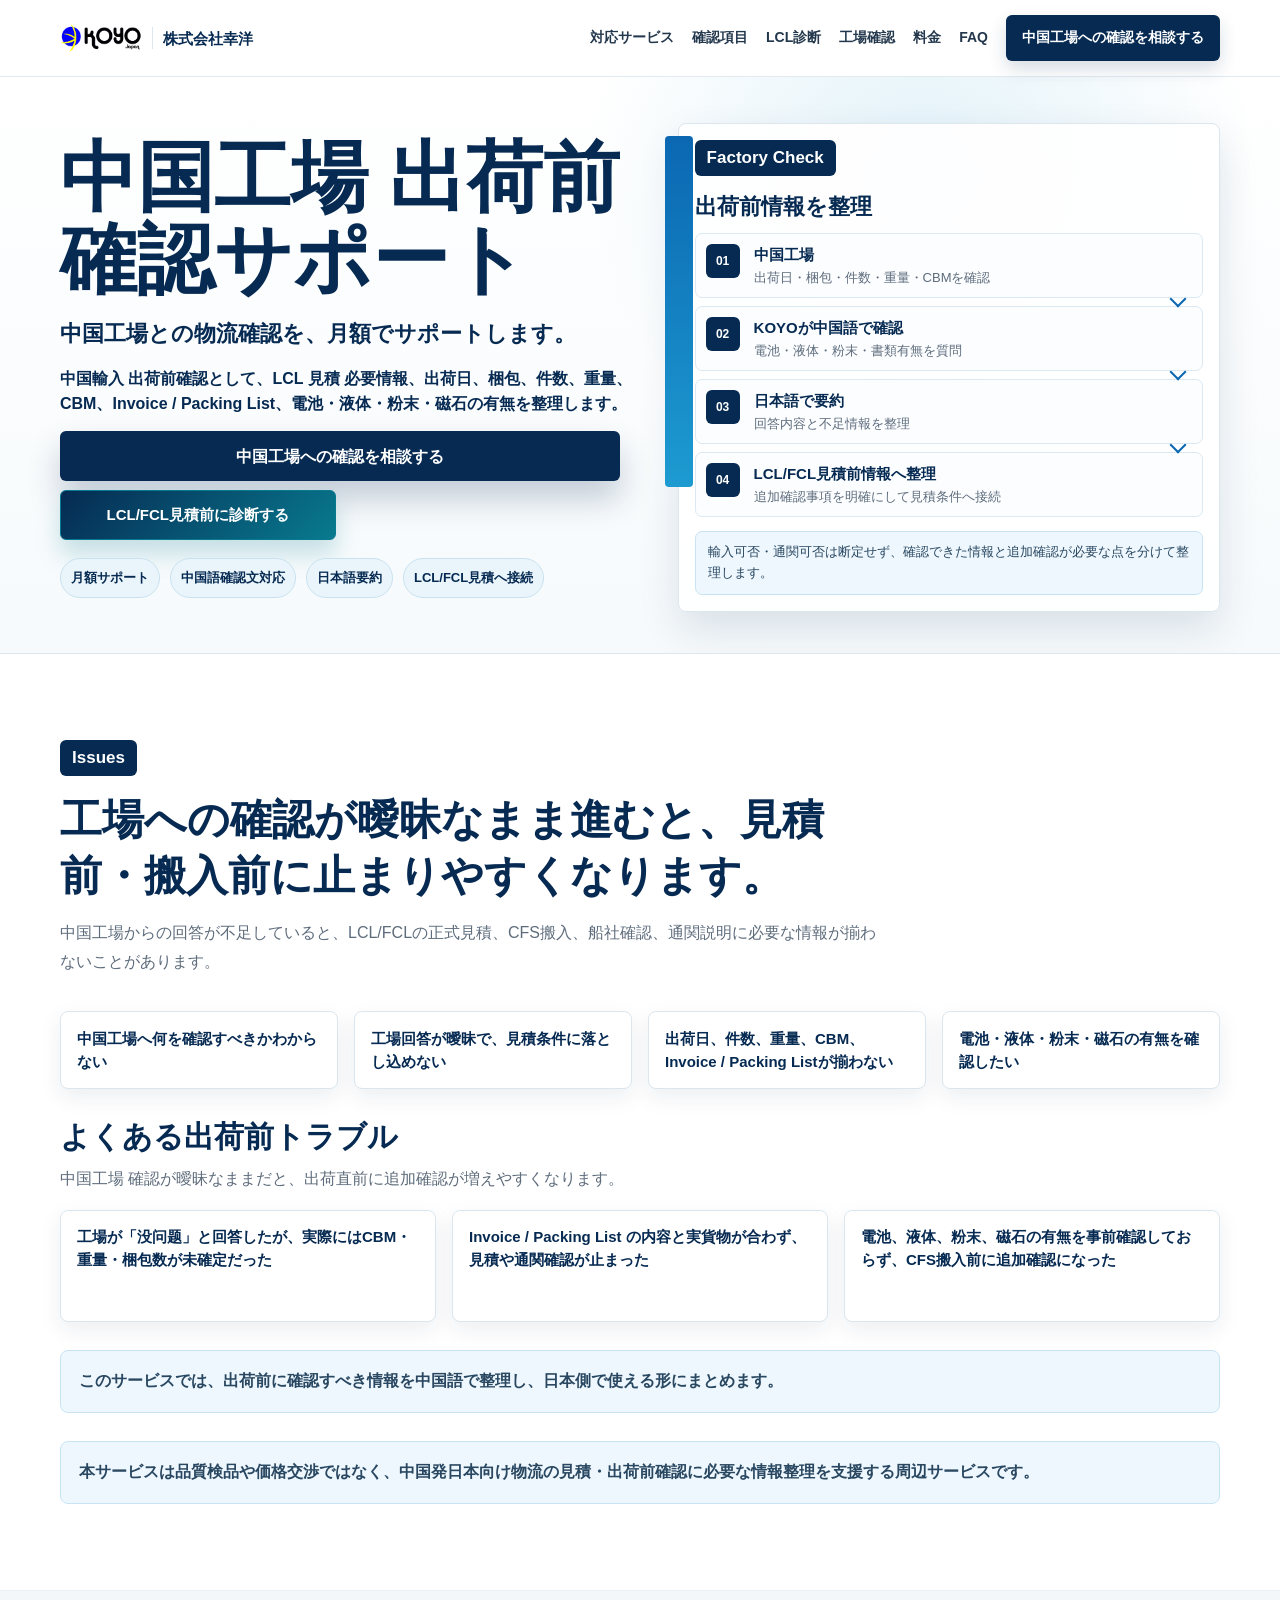
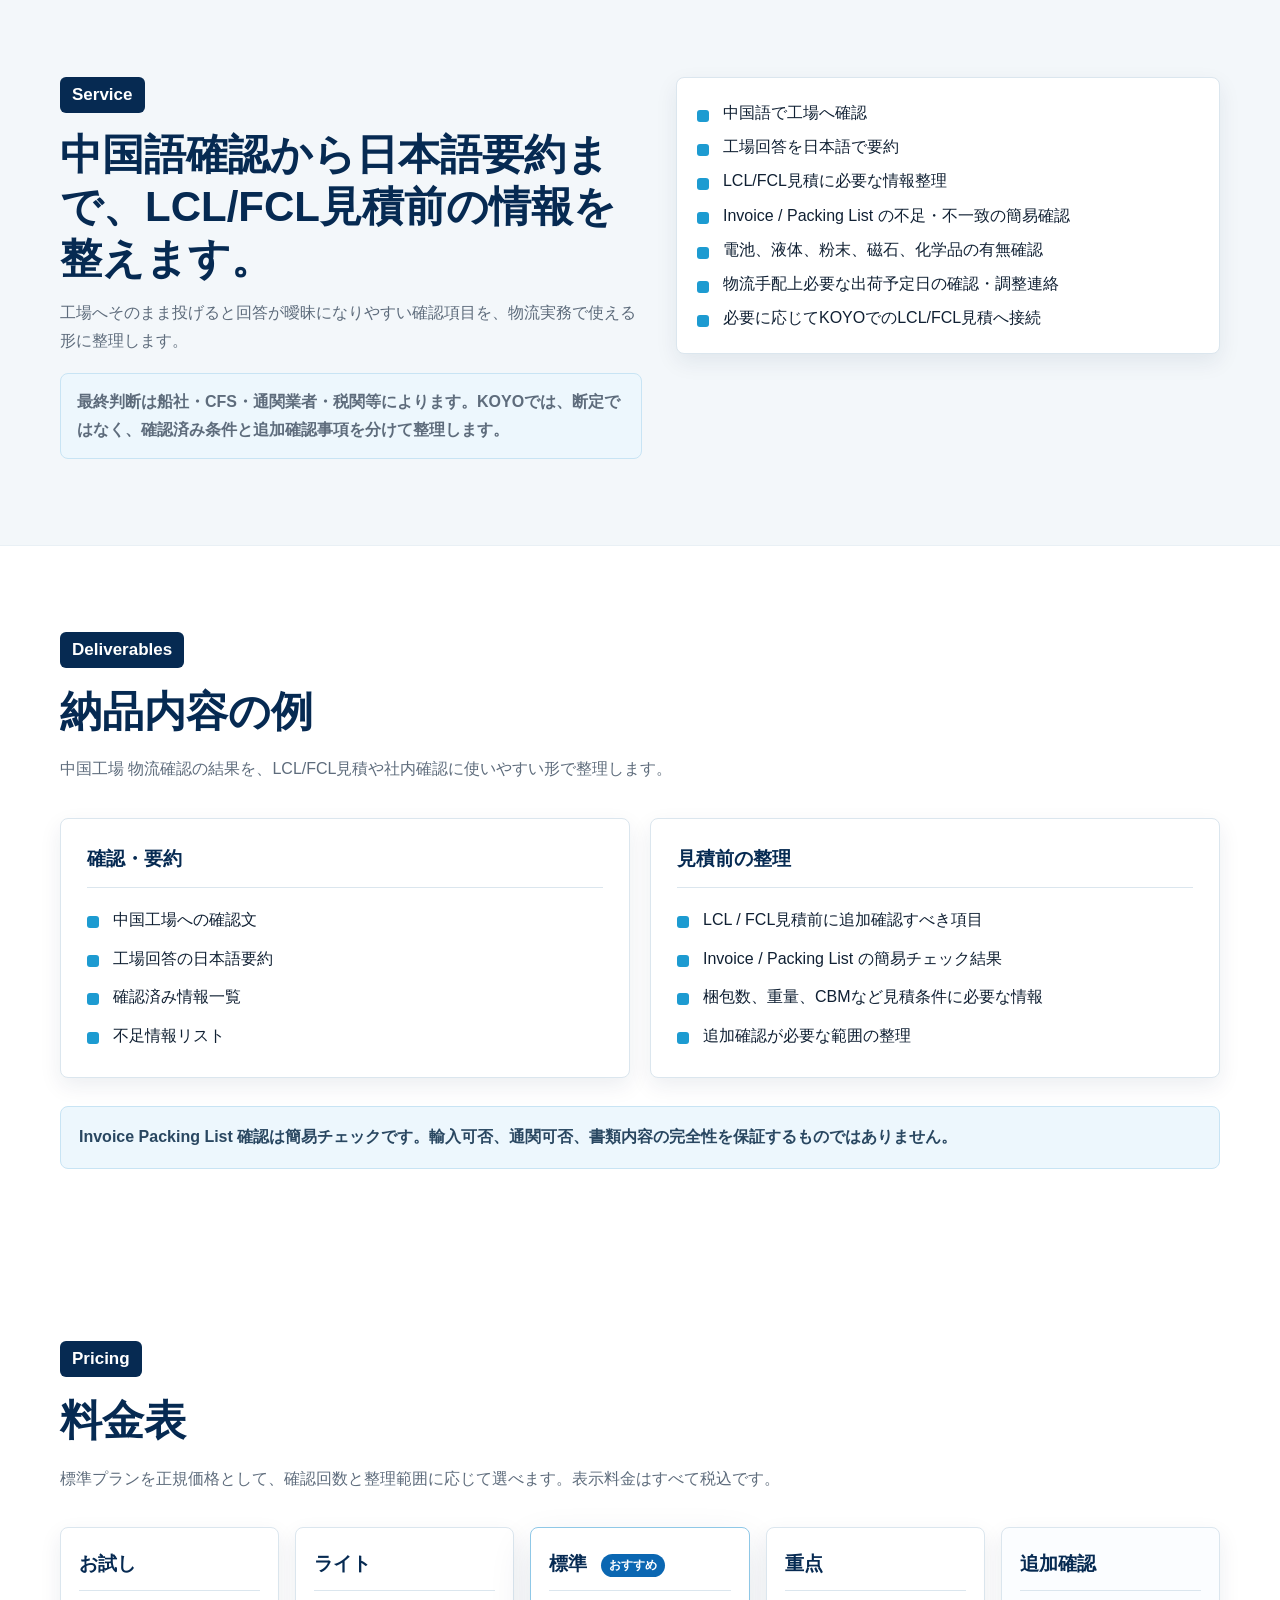
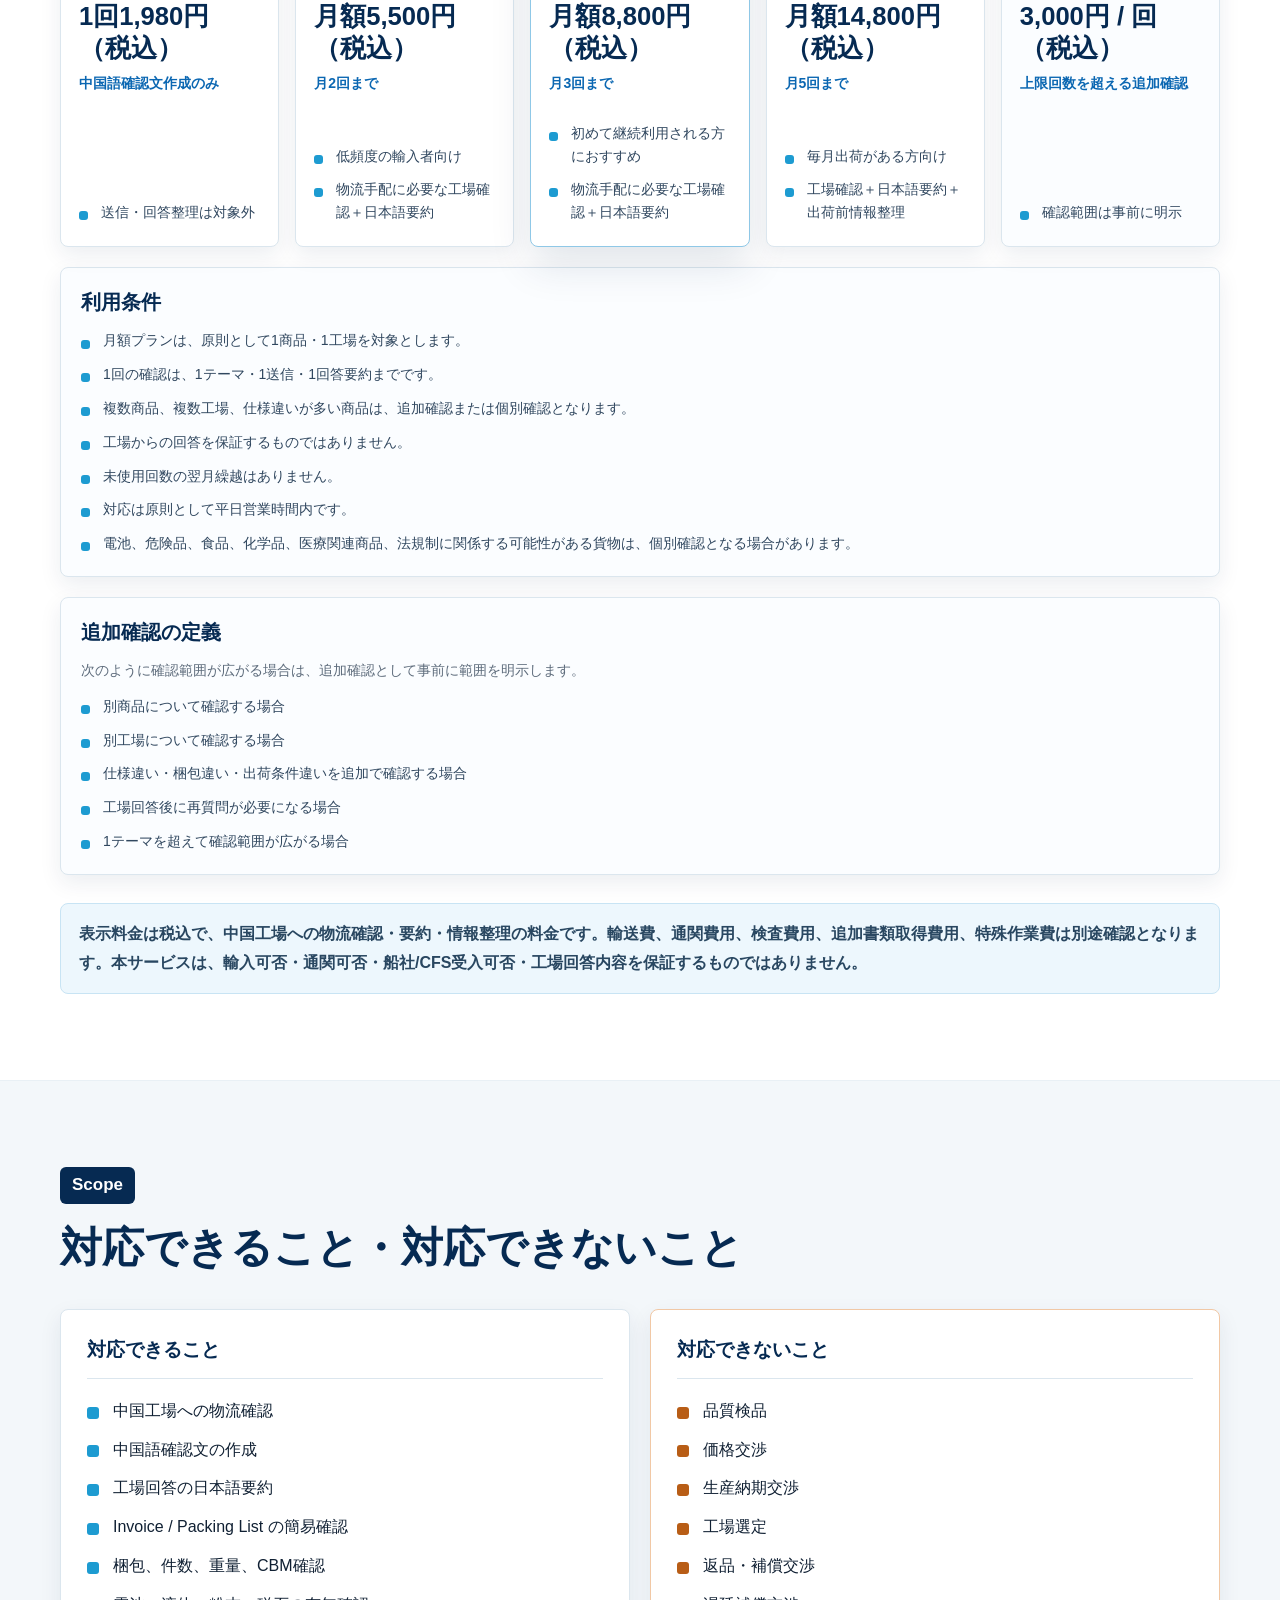
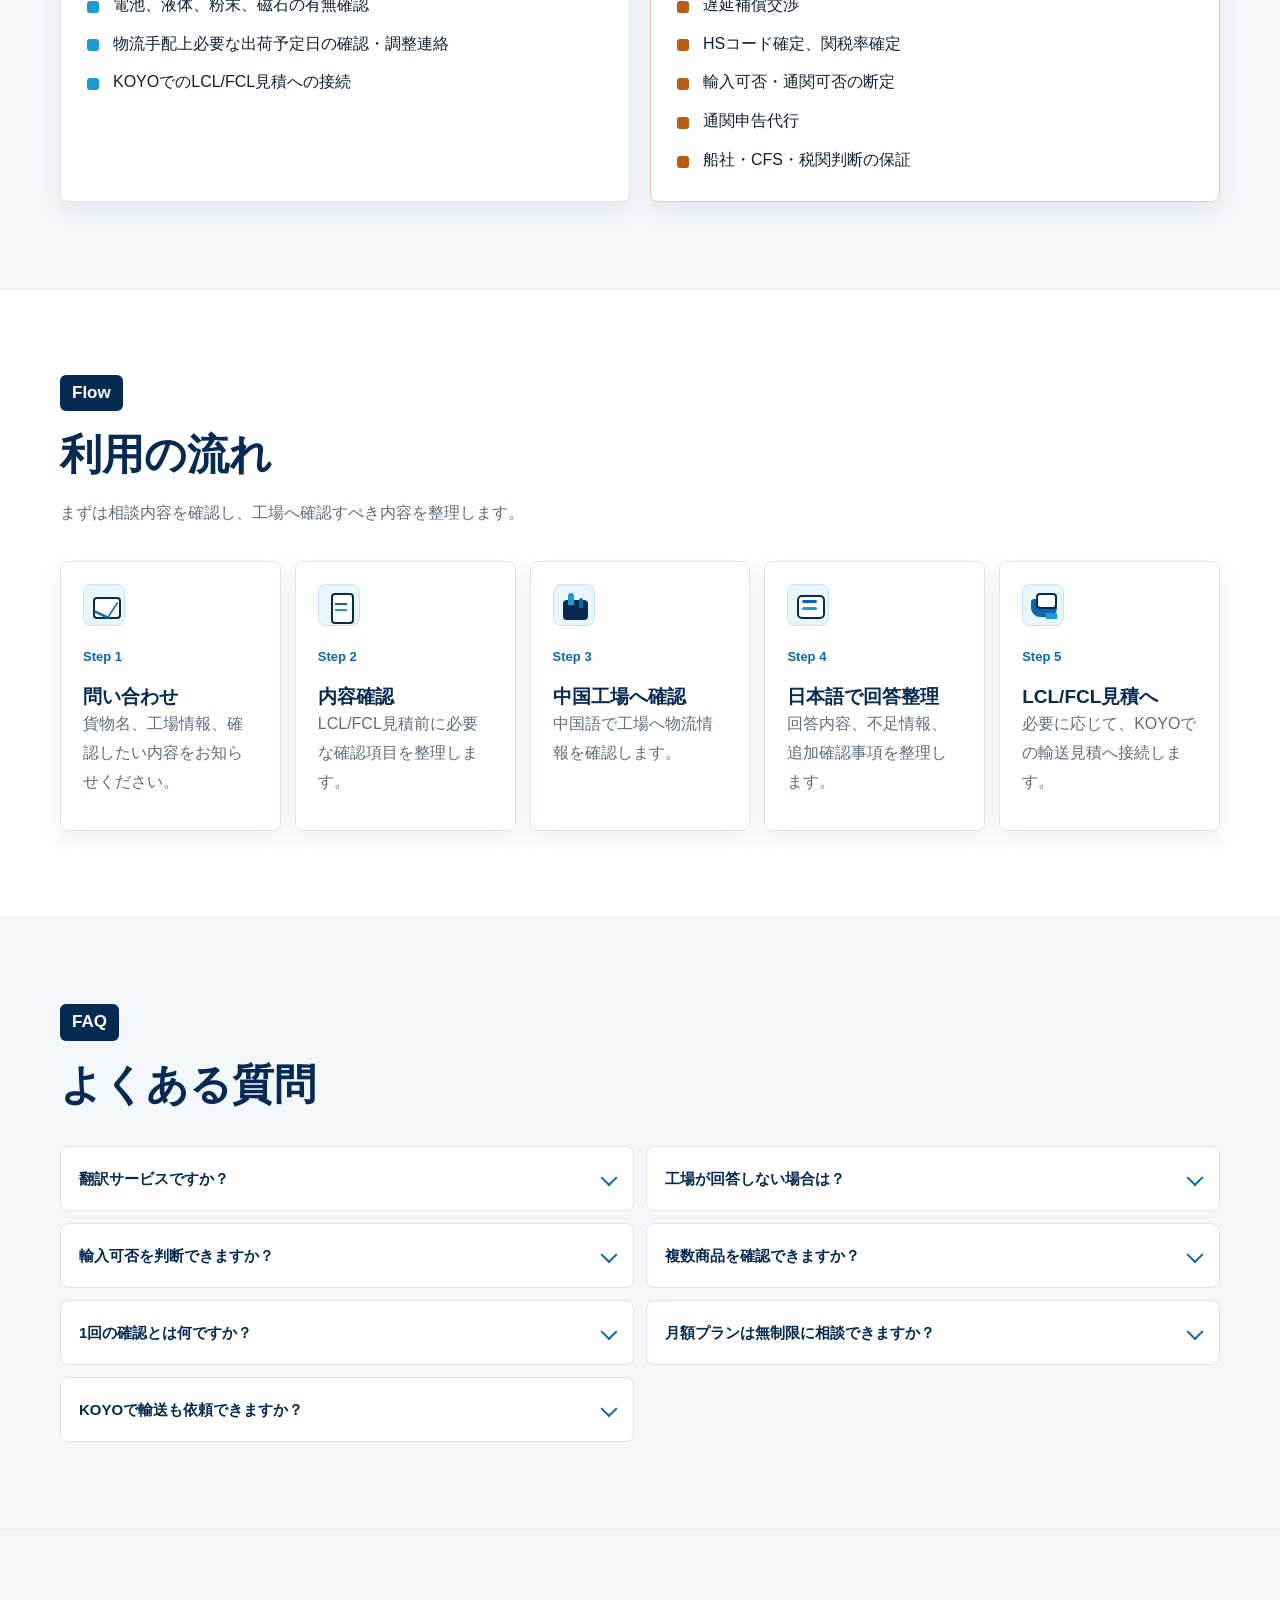
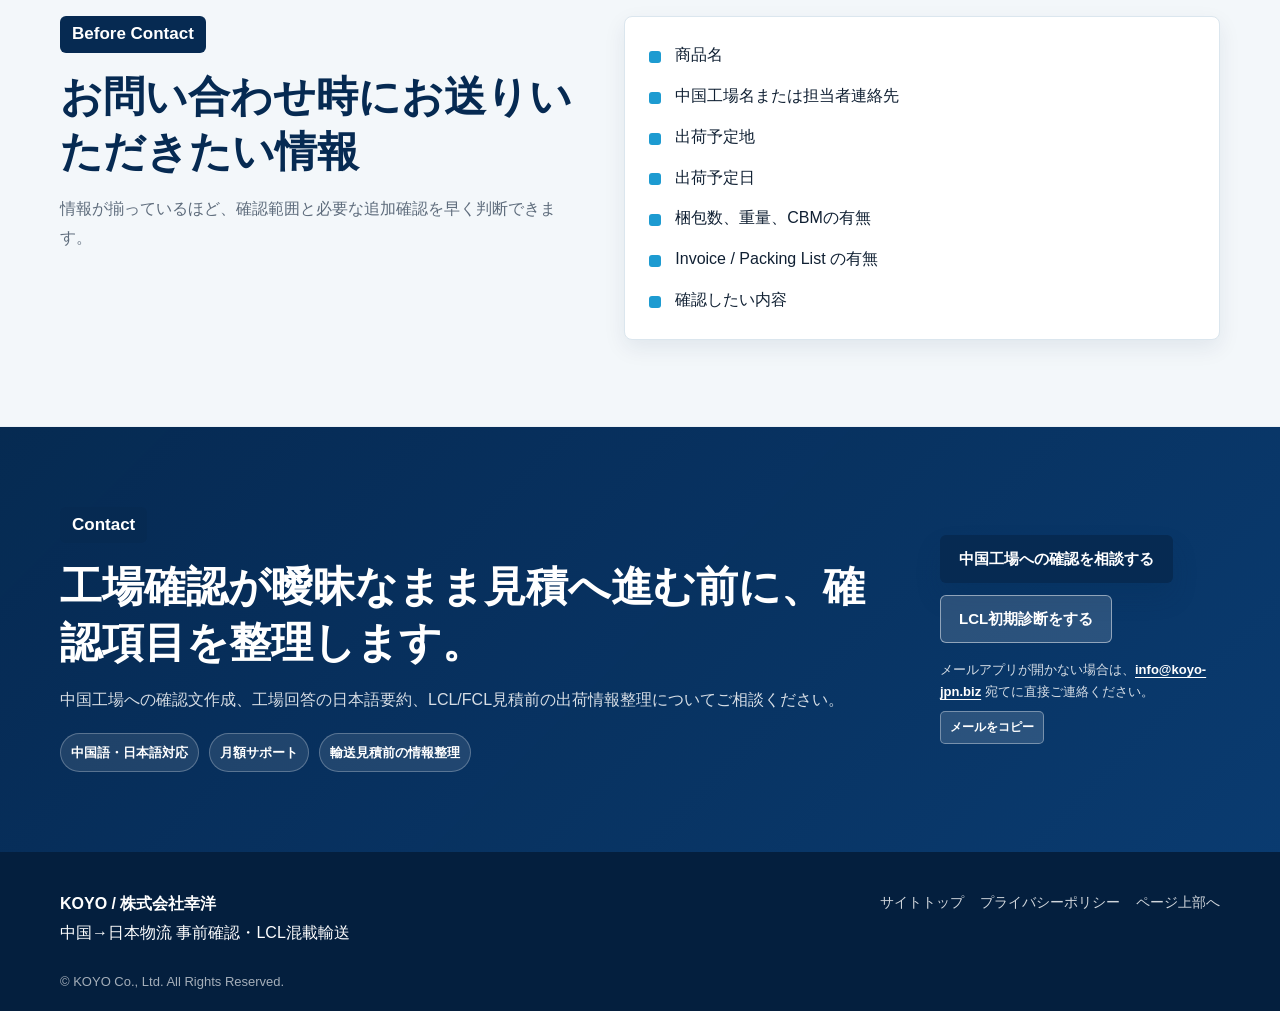
==== commit 0b85c7cc: "Clarify factory check pricing page" ====
--- a/factory-check.html
+++ b/factory-check.html
@@ -4,7 +4,7 @@
     <meta charset="utf-8">
     <meta name="viewport" content="width=device-width, initial-scale=1">
     <title>中国工場 出荷前確認サポート｜中国輸入・LCL/FCL手配前の物流確認｜KOYO</title>
-    <meta name="description" content="中国工場との出荷前確認を月額でサポート。出荷日、梱包、件数、重量、CBM、Invoice/PL、電池・液体・粉末の有無など、中国発日本向けLCL/FCL手配前に必要な物流情報を確認します。">
+    <meta name="description" content="中国工場 確認と中国輸入 出荷前確認を月額でサポート。出荷日、梱包、重量、CBM、Invoice Packing List 確認、LCL 見積 必要情報など、中国工場 物流確認を日本語で整理します。">
     <meta property="og:title" content="中国工場 出荷前確認サポート｜KOYO">
     <meta property="og:description" content="中国工場との物流確認を月額でサポート。LCL/FCL見積前に必要な出荷情報を整理します。">
     <meta property="og:type" content="website">
@@ -12,8 +12,8 @@
     <meta property="og:site_name" content="株式会社幸洋">
     <meta name="theme-color" content="#062a52">
     <link rel="canonical" href="https://koyo-jpn.biz/factory-check.html">
-    <link rel="stylesheet" href="styles.css">
-    <link rel="stylesheet" href="factory-tighten.css">
+    <link rel="stylesheet" href="styles.css?v=mobile-fix-20260617c">
+    <link rel="stylesheet" href="factory-tighten.css?v=mobile-fix-20260617c">
     <script async src="https://www.googletagmanager.com/gtag/js?id=G-XXFBEWN77W"></script>
     <script>
       window.dataLayer = window.dataLayer || [];
@@ -58,7 +58,7 @@
           <a href="factory-check.html" aria-current="page">工場確認</a>
           <a href="#pricing">料金</a>
           <a href="#faq">FAQ</a>
-          <a class="nav-cta" href="mailto:info@koyo-jpn.biz?subject=%E4%B8%AD%E5%9B%BD%E5%B7%A5%E5%A0%B4%E5%87%BA%E8%8D%B7%E5%89%8D%E7%A2%BA%E8%AA%8D%E3%82%B5%E3%83%9D%E3%83%BC%E3%83%88%E3%81%AE%E7%9B%B8%E8%AB%87&amp;body=%E4%BC%9A%E7%A4%BE%E5%90%8D%EF%BC%9A%0D%0A%E3%81%94%E6%8B%85%E5%BD%93%E8%80%85%E5%90%8D%EF%BC%9A%0D%0A%E5%95%86%E5%93%81%E5%90%8D%EF%BC%9A%0D%0A%E5%B7%A5%E5%A0%B4%E6%89%80%E5%9C%A8%E5%9C%B0%EF%BC%9A%0D%0A%E7%A2%BA%E8%AA%8D%E3%81%97%E3%81%9F%E3%81%84%E5%86%85%E5%AE%B9%EF%BC%9A%0D%0A%E5%87%BA%E8%8D%B7%E4%BA%88%E5%AE%9A%E6%99%82%E6%9C%9F%EF%BC%9A%0D%0ALCL%2FFCL%E8%A6%8B%E7%A9%8D%E5%B8%8C%E6%9C%9B%E3%81%AE%E6%9C%89%E7%84%A1%EF%BC%9A">中国工場への確認を相談する</a>
+          <a class="nav-cta" href="mailto:info@koyo-jpn.biz?subject=%E4%B8%AD%E5%9B%BD%E5%B7%A5%E5%A0%B4%E5%87%BA%E8%8D%B7%E5%89%8D%E7%A2%BA%E8%AA%8D%E3%82%B5%E3%83%9D%E3%83%BC%E3%83%88%E3%81%AE%E7%9B%B8%E8%AB%87&amp;body=%E4%BC%9A%E7%A4%BE%E5%90%8D%EF%BC%9A%0A%E3%81%94%E6%8B%85%E5%BD%93%E8%80%85%E5%90%8D%EF%BC%9A%0A%E5%95%86%E5%93%81%E5%90%8D%EF%BC%9A%0A%E4%B8%AD%E5%9B%BD%E5%B7%A5%E5%A0%B4%E5%90%8D%E3%81%BE%E3%81%9F%E3%81%AF%E6%8B%85%E5%BD%93%E8%80%85%E9%80%A3%E7%B5%A1%E5%85%88%EF%BC%9A%0A%E5%87%BA%E8%8D%B7%E4%BA%88%E5%AE%9A%E5%9C%B0%EF%BC%9A%0A%E5%87%BA%E8%8D%B7%E4%BA%88%E5%AE%9A%E6%97%A5%EF%BC%9A%0A%E6%A2%B1%E5%8C%85%E6%95%B0%E3%83%BB%E9%87%8D%E9%87%8F%E3%83%BBCBM%E3%81%AE%E6%9C%89%E7%84%A1%EF%BC%9A%0AInvoice%20/%20Packing%20List%20%E3%81%AE%E6%9C%89%E7%84%A1%EF%BC%9A%0A%E7%A2%BA%E8%AA%8D%E3%81%97%E3%81%9F%E3%81%84%E5%86%85%E5%AE%B9%EF%BC%9A%0ALCL/FCL%E8%A6%8B%E7%A9%8D%E5%B8%8C%E6%9C%9B%E3%81%AE%E6%9C%89%E7%84%A1%EF%BC%9A">中国工場への確認を相談する</a>
         </nav>
       </div>
     </header>
@@ -69,9 +69,9 @@
           <div class="hero-copy">
             <h1 id="factory-title">中国工場 出荷前確認サポート</h1>
             <p class="hero-text factory-hero-lead">中国工場との物流確認を、月額でサポートします。</p>
-            <p class="hero-note">LCL/FCL見積前に必要な出荷日、梱包、件数、重量、CBM、Invoice / Packing List、電池・液体・粉末・磁石の有無を整理します。</p>
+            <p class="hero-note">中国輸入 出荷前確認として、LCL 見積 必要情報、出荷日、梱包、件数、重量、CBM、Invoice / Packing List、電池・液体・粉末・磁石の有無を整理します。</p>
             <div class="hero-actions">
-              <a class="button button-primary" href="mailto:info@koyo-jpn.biz?subject=%E4%B8%AD%E5%9B%BD%E5%B7%A5%E5%A0%B4%E5%87%BA%E8%8D%B7%E5%89%8D%E7%A2%BA%E8%AA%8D%E3%82%B5%E3%83%9D%E3%83%BC%E3%83%88%E3%81%AE%E7%9B%B8%E8%AB%87&amp;body=%E4%BC%9A%E7%A4%BE%E5%90%8D%EF%BC%9A%0D%0A%E3%81%94%E6%8B%85%E5%BD%93%E8%80%85%E5%90%8D%EF%BC%9A%0D%0A%E5%95%86%E5%93%81%E5%90%8D%EF%BC%9A%0D%0A%E5%B7%A5%E5%A0%B4%E6%89%80%E5%9C%A8%E5%9C%B0%EF%BC%9A%0D%0A%E7%A2%BA%E8%AA%8D%E3%81%97%E3%81%9F%E3%81%84%E5%86%85%E5%AE%B9%EF%BC%9A%0D%0A%E5%87%BA%E8%8D%B7%E4%BA%88%E5%AE%9A%E6%99%82%E6%9C%9F%EF%BC%9A%0D%0ALCL%2FFCL%E8%A6%8B%E7%A9%8D%E5%B8%8C%E6%9C%9B%E3%81%AE%E6%9C%89%E7%84%A1%EF%BC%9A">中国工場への確認を相談する</a>
+              <a class="button button-primary" href="mailto:info@koyo-jpn.biz?subject=%E4%B8%AD%E5%9B%BD%E5%B7%A5%E5%A0%B4%E5%87%BA%E8%8D%B7%E5%89%8D%E7%A2%BA%E8%AA%8D%E3%82%B5%E3%83%9D%E3%83%BC%E3%83%88%E3%81%AE%E7%9B%B8%E8%AB%87&amp;body=%E4%BC%9A%E7%A4%BE%E5%90%8D%EF%BC%9A%0A%E3%81%94%E6%8B%85%E5%BD%93%E8%80%85%E5%90%8D%EF%BC%9A%0A%E5%95%86%E5%93%81%E5%90%8D%EF%BC%9A%0A%E4%B8%AD%E5%9B%BD%E5%B7%A5%E5%A0%B4%E5%90%8D%E3%81%BE%E3%81%9F%E3%81%AF%E6%8B%85%E5%BD%93%E8%80%85%E9%80%A3%E7%B5%A1%E5%85%88%EF%BC%9A%0A%E5%87%BA%E8%8D%B7%E4%BA%88%E5%AE%9A%E5%9C%B0%EF%BC%9A%0A%E5%87%BA%E8%8D%B7%E4%BA%88%E5%AE%9A%E6%97%A5%EF%BC%9A%0A%E6%A2%B1%E5%8C%85%E6%95%B0%E3%83%BB%E9%87%8D%E9%87%8F%E3%83%BBCBM%E3%81%AE%E6%9C%89%E7%84%A1%EF%BC%9A%0AInvoice%20/%20Packing%20List%20%E3%81%AE%E6%9C%89%E7%84%A1%EF%BC%9A%0A%E7%A2%BA%E8%AA%8D%E3%81%97%E3%81%9F%E3%81%84%E5%86%85%E5%AE%B9%EF%BC%9A%0ALCL/FCL%E8%A6%8B%E7%A9%8D%E5%B8%8C%E6%9C%9B%E3%81%AE%E6%9C%89%E7%84%A1%EF%BC%9A">中国工場への確認を相談する</a>
               <a class="button button-lcl-check" href="lcl-check.html">LCL/FCL見積前に診断する</a>
             </div>
             <ul class="badge-list" aria-label="サービス概要">
@@ -134,9 +134,19 @@
           <div class="issue-grid">
             <article>中国工場へ何を確認すべきかわからない</article>
             <article>工場回答が曖昧で、見積条件に落とし込めない</article>
-            <article>出荷日、件数、重量、CBM、Invoice / PLが揃わない</article>
+            <article>出荷日、件数、重量、CBM、Invoice / Packing Listが揃わない</article>
             <article>電池・液体・粉末・磁石の有無を確認したい</article>
           </div>
+          <div class="section-heading section-subheading">
+            <h3>よくある出荷前トラブル</h3>
+            <p>中国工場 確認が曖昧なままだと、出荷直前に追加確認が増えやすくなります。</p>
+          </div>
+          <div class="issue-grid issue-grid-wide">
+            <article>工場が「没问题」と回答したが、実際にはCBM・重量・梱包数が未確定だった</article>
+            <article>Invoice / Packing List の内容と実貨物が合わず、見積や通関確認が止まった</article>
+            <article>電池、液体、粉末、磁石の有無を事前確認しておらず、CFS搬入前に追加確認になった</article>
+          </div>
+          <p class="section-note">このサービスでは、出荷前に確認すべき情報を中国語で整理し、日本側で使える形にまとめます。</p>
           <p class="section-note">本サービスは品質検品や価格交渉ではなく、中国発日本向け物流の見積・出荷前確認に必要な情報整理を支援する周辺サービスです。</p>
         </div>
       </section>
@@ -163,17 +173,48 @@
         </div>
       </section>
 
+      <section class="section" id="deliverables" aria-labelledby="deliverables-title">
+        <div class="container">
+          <div class="section-heading">
+            <p class="section-label">Deliverables</p>
+            <h2 id="deliverables-title">納品内容の例</h2>
+            <p>中国工場 物流確認の結果を、LCL/FCL見積や社内確認に使いやすい形で整理します。</p>
+          </div>
+          <div class="cargo-grid deliverable-grid">
+            <article class="cargo-card">
+              <h3>確認・要約</h3>
+              <ul>
+                <li>中国工場への確認文</li>
+                <li>工場回答の日本語要約</li>
+                <li>確認済み情報一覧</li>
+                <li>不足情報リスト</li>
+              </ul>
+            </article>
+            <article class="cargo-card">
+              <h3>見積前の整理</h3>
+              <ul>
+                <li>LCL / FCL見積前に追加確認すべき項目</li>
+                <li>Invoice / Packing List の簡易チェック結果</li>
+                <li>梱包数、重量、CBMなど見積条件に必要な情報</li>
+                <li>追加確認が必要な範囲の整理</li>
+              </ul>
+            </article>
+          </div>
+          <p class="section-note">Invoice Packing List 確認は簡易チェックです。輸入可否、通関可否、書類内容の完全性を保証するものではありません。</p>
+        </div>
+      </section>
+
       <section class="section" id="pricing" aria-labelledby="pricing-title">
         <div class="container">
           <div class="section-heading">
             <p class="section-label">Pricing</p>
             <h2 id="pricing-title">料金表</h2>
-            <p>標準プランを正規価格として、確認回数と整理範囲に応じて選べます。</p>
+            <p>標準プランを正規価格として、確認回数と整理範囲に応じて選べます。表示料金はすべて税込です。</p>
           </div>
           <div class="pricing-grid">
             <article class="pricing-card">
               <h3>お試し</h3>
-              <p class="pricing-price">1回1,980円</p>
+              <p class="pricing-price">1回1,980円（税込）</p>
               <p class="pricing-note">中国語確認文作成のみ</p>
               <ul>
                 <li>送信・回答整理は対象外</li>
@@ -181,7 +222,7 @@
             </article>
             <article class="pricing-card">
               <h3>ライト</h3>
-              <p class="pricing-price">月額5,500円</p>
+              <p class="pricing-price">月額5,500円（税込）</p>
               <p class="pricing-note">月2回まで</p>
               <ul>
                 <li>低頻度の輸入者向け</li>
@@ -190,7 +231,7 @@
             </article>
             <article class="pricing-card pricing-card-featured">
               <h3>標準 <span class="pricing-badge">おすすめ</span></h3>
-              <p class="pricing-price">月額8,800円</p>
+              <p class="pricing-price">月額8,800円（税込）</p>
               <p class="pricing-note">月3回まで</p>
               <ul>
                 <li>初めて継続利用される方におすすめ</li>
@@ -199,7 +240,7 @@
             </article>
             <article class="pricing-card">
               <h3>重点</h3>
-              <p class="pricing-price">月額14,800円</p>
+              <p class="pricing-price">月額14,800円（税込）</p>
               <p class="pricing-note">月5回まで</p>
               <ul>
                 <li>毎月出荷がある方向け</li>
@@ -208,7 +249,7 @@
             </article>
             <article class="pricing-card pricing-card-additional">
               <h3>追加確認</h3>
-              <p class="pricing-price">3,000円 / 回</p>
+              <p class="pricing-price">3,000円 / 回（税込）</p>
               <p class="pricing-note">上限回数を超える追加確認</p>
               <ul>
                 <li>確認範囲は事前に明示</li>
@@ -224,11 +265,21 @@
               <li>工場からの回答を保証するものではありません。</li>
               <li>未使用回数の翌月繰越はありません。</li>
               <li>対応は原則として平日営業時間内です。</li>
-              <li>お支払いは原則として前払いです。</li>
               <li>電池、危険品、食品、化学品、医療関連商品、法規制に関係する可能性がある貨物は、個別確認となる場合があります。</li>
             </ul>
           </div>
-          <p class="section-note">表示料金は工場への物流確認・要約・情報整理の料金です。輸送費、通関費用、検査費用、追加書類取得費用、特殊作業費は別途確認となります。</p>
+          <div class="pricing-conditions" aria-labelledby="additional-check-title">
+            <h3 id="additional-check-title">追加確認の定義</h3>
+            <p class="condition-lead">次のように確認範囲が広がる場合は、追加確認として事前に範囲を明示します。</p>
+            <ul>
+              <li>別商品について確認する場合</li>
+              <li>別工場について確認する場合</li>
+              <li>仕様違い・梱包違い・出荷条件違いを追加で確認する場合</li>
+              <li>工場回答後に再質問が必要になる場合</li>
+              <li>1テーマを超えて確認範囲が広がる場合</li>
+            </ul>
+          </div>
+          <p class="section-note">表示料金は税込で、中国工場への物流確認・要約・情報整理の料金です。輸送費、通関費用、検査費用、追加書類取得費用、特殊作業費は別途確認となります。本サービスは、輸入可否・通関可否・船社/CFS受入可否・工場回答内容を保証するものではありません。</p>
         </div>
       </section>
 
@@ -352,6 +403,27 @@
         </div>
       </section>
 
+      <section class="section section-muted" id="inquiry-info" aria-labelledby="inquiry-info-title">
+        <div class="container split-layout">
+          <div>
+            <p class="section-label">Before Contact</p>
+            <h2 id="inquiry-info-title">お問い合わせ時にお送りいただきたい情報</h2>
+            <p>情報が揃っているほど、確認範囲と必要な追加確認を早く判断できます。</p>
+          </div>
+          <div class="check-panel">
+            <ul class="check-list">
+              <li>商品名</li>
+              <li>中国工場名または担当者連絡先</li>
+              <li>出荷予定地</li>
+              <li>出荷予定日</li>
+              <li>梱包数、重量、CBMの有無</li>
+              <li>Invoice / Packing List の有無</li>
+              <li>確認したい内容</li>
+            </ul>
+          </div>
+        </div>
+      </section>
+
       <section class="final-cta" id="contact" aria-labelledby="factory-contact-title">
         <div class="container final-cta-inner">
           <div>
@@ -365,7 +437,7 @@
             </ul>
           </div>
           <div class="final-actions">
-            <a class="button button-primary" href="mailto:info@koyo-jpn.biz?subject=%E4%B8%AD%E5%9B%BD%E5%B7%A5%E5%A0%B4%E5%87%BA%E8%8D%B7%E5%89%8D%E7%A2%BA%E8%AA%8D%E3%82%B5%E3%83%9D%E3%83%BC%E3%83%88%E3%81%AE%E7%9B%B8%E8%AB%87&amp;body=%E4%BC%9A%E7%A4%BE%E5%90%8D%EF%BC%9A%0D%0A%E3%81%94%E6%8B%85%E5%BD%93%E8%80%85%E5%90%8D%EF%BC%9A%0D%0A%E5%95%86%E5%93%81%E5%90%8D%EF%BC%9A%0D%0A%E5%B7%A5%E5%A0%B4%E6%89%80%E5%9C%A8%E5%9C%B0%EF%BC%9A%0D%0A%E7%A2%BA%E8%AA%8D%E3%81%97%E3%81%9F%E3%81%84%E5%86%85%E5%AE%B9%EF%BC%9A%0D%0A%E5%87%BA%E8%8D%B7%E4%BA%88%E5%AE%9A%E6%99%82%E6%9C%9F%EF%BC%9A%0D%0ALCL%2FFCL%E8%A6%8B%E7%A9%8D%E5%B8%8C%E6%9C%9B%E3%81%AE%E6%9C%89%E7%84%A1%EF%BC%9A">中国工場への確認を相談する</a>
+            <a class="button button-primary" href="mailto:info@koyo-jpn.biz?subject=%E4%B8%AD%E5%9B%BD%E5%B7%A5%E5%A0%B4%E5%87%BA%E8%8D%B7%E5%89%8D%E7%A2%BA%E8%AA%8D%E3%82%B5%E3%83%9D%E3%83%BC%E3%83%88%E3%81%AE%E7%9B%B8%E8%AB%87&amp;body=%E4%BC%9A%E7%A4%BE%E5%90%8D%EF%BC%9A%0A%E3%81%94%E6%8B%85%E5%BD%93%E8%80%85%E5%90%8D%EF%BC%9A%0A%E5%95%86%E5%93%81%E5%90%8D%EF%BC%9A%0A%E4%B8%AD%E5%9B%BD%E5%B7%A5%E5%A0%B4%E5%90%8D%E3%81%BE%E3%81%9F%E3%81%AF%E6%8B%85%E5%BD%93%E8%80%85%E9%80%A3%E7%B5%A1%E5%85%88%EF%BC%9A%0A%E5%87%BA%E8%8D%B7%E4%BA%88%E5%AE%9A%E5%9C%B0%EF%BC%9A%0A%E5%87%BA%E8%8D%B7%E4%BA%88%E5%AE%9A%E6%97%A5%EF%BC%9A%0A%E6%A2%B1%E5%8C%85%E6%95%B0%E3%83%BB%E9%87%8D%E9%87%8F%E3%83%BBCBM%E3%81%AE%E6%9C%89%E7%84%A1%EF%BC%9A%0AInvoice%20/%20Packing%20List%20%E3%81%AE%E6%9C%89%E7%84%A1%EF%BC%9A%0A%E7%A2%BA%E8%AA%8D%E3%81%97%E3%81%9F%E3%81%84%E5%86%85%E5%AE%B9%EF%BC%9A%0ALCL/FCL%E8%A6%8B%E7%A9%8D%E5%B8%8C%E6%9C%9B%E3%81%AE%E6%9C%89%E7%84%A1%EF%BC%9A">中国工場への確認を相談する</a>
             <a class="button button-light" href="lcl-check.html">LCL初期診断をする</a>
             <p class="mail-fallback">
               メールアプリが開かない場合は、<a href="mailto:info@koyo-jpn.biz">info@koyo-jpn.biz</a> 宛てに直接ご連絡ください。
--- a/styles.css
+++ b/styles.css
@@ -2422,3 +2422,197 @@
     transition-duration: 0.01ms !important;
   }
 }
+
+/* Mobile overflow fix for the published preview copy. */
+@media (max-width: 780px) {
+  .container,
+  .header-inner {
+    width: 100%;
+    max-width: 100%;
+    padding-left: 16px;
+    padding-right: 16px;
+  }
+
+  .header-inner {
+    min-height: 68px;
+    gap: 12px;
+    min-width: 0;
+  }
+
+  .brand {
+    min-width: 0;
+    max-width: calc(100% - 56px);
+    gap: 8px;
+  }
+
+  .brand-divider,
+  .brand-image,
+  .nav-toggle {
+    flex: 0 0 auto;
+  }
+
+  .brand-company {
+    overflow: hidden;
+    text-overflow: ellipsis;
+    white-space: nowrap;
+  }
+
+  .hero-grid,
+  .factory-hero .hero-grid {
+    min-height: auto;
+    grid-template-columns: minmax(0, 1fr);
+    gap: 22px;
+    padding: 28px 0 32px;
+  }
+
+  .hero-copy,
+  .hero-text,
+  .hero-note,
+  .hero-actions,
+  .diagnostic-panel,
+  .section-heading,
+  .factory-panel {
+    min-width: 0;
+    max-width: 100%;
+  }
+
+  .hero h1,
+  .factory-hero h1 {
+    max-width: 100%;
+    writing-mode: horizontal-tb;
+    text-orientation: mixed;
+    white-space: normal;
+    word-break: normal;
+    overflow-wrap: break-word;
+    text-wrap: balance;
+    font-size: clamp(30px, 8.2vw, 38px);
+    line-height: 1.22;
+  }
+
+  .hero-text {
+    font-size: 15px;
+    line-height: 1.75;
+  }
+
+  .diagnostic-panel,
+  .factory-panel {
+    width: 100%;
+    padding: 14px;
+  }
+
+  .diagnostic-panel::before {
+    inset: 12px auto 12px 0;
+    width: 4px;
+    height: auto;
+  }
+
+  .panel-top h2 {
+    white-space: normal;
+  }
+
+  .issue-grid,
+  .issue-diagram,
+  .entry-grid,
+  .service-grid,
+  .cargo-grid,
+  .pricing-grid,
+  .timeline,
+  .faq-list,
+  .info-checklist,
+  .mini-flow,
+  .factory-route-flow {
+    grid-template-columns: 1fr;
+  }
+
+  .hero-actions,
+  .final-actions {
+    align-items: stretch;
+    flex-direction: column;
+  }
+
+  .hero-actions {
+    grid-template-columns: 1fr;
+    width: 100%;
+  }
+
+  .button {
+    width: 100%;
+    max-width: 100%;
+    text-align: center;
+  }
+}
+
+@media (max-width: 480px) {
+  .container,
+  .header-inner {
+    padding-left: 14px;
+    padding-right: 14px;
+  }
+
+  .header-inner {
+    min-height: 64px;
+  }
+
+  .brand {
+    max-width: calc(100% - 52px);
+    gap: 7px;
+  }
+
+  .brand-image {
+    width: 68px;
+    max-height: 26px;
+  }
+
+  .nav-toggle {
+    width: 40px;
+    height: 40px;
+  }
+
+  .site-nav {
+    top: 64px;
+    right: 14px;
+    left: 14px;
+  }
+
+  .hero-grid,
+  .factory-hero .hero-grid {
+    gap: 18px;
+    padding: 22px 0 28px;
+  }
+
+  .hero h1,
+  .factory-hero h1 {
+    font-size: clamp(28px, 8vw, 34px);
+    line-height: 1.24;
+  }
+
+  .hero-text,
+  .factory-hero-lead {
+    font-size: 14.5px;
+    line-height: 1.72;
+  }
+
+  .hero-note {
+    font-size: 14px;
+    line-height: 1.7;
+  }
+
+  .hero-actions .button,
+  .factory-hero .hero-actions .button {
+    min-height: 48px;
+    padding-right: 14px;
+    padding-left: 14px;
+  }
+
+  .diagnostic-panel,
+  .factory-panel,
+  .entry-grid article,
+  .service-grid article,
+  .cargo-card,
+  .pricing-card,
+  .pricing-conditions,
+  .check-panel,
+  .info-checklist {
+    padding: 16px;
+  }
+}
--- a/factory-tighten.css
+++ b/factory-tighten.css
@@ -102,6 +102,39 @@
 
 #service .check-list li {
   line-height: 1.58;
+}
+
+.section-subheading {
+  margin-top: 28px;
+  margin-bottom: 16px;
+}
+
+.section-subheading h3 {
+  margin-bottom: 8px;
+  color: var(--navy);
+  font-size: clamp(22px, 2.4vw, 30px);
+  line-height: 1.35;
+}
+
+.section-subheading p {
+  margin: 0;
+  color: var(--muted);
+}
+
+.issue-grid-wide {
+  grid-template-columns: repeat(3, minmax(0, 1fr));
+}
+
+.issue-grid-wide article {
+  align-items: flex-start;
+  min-height: 112px;
+}
+
+.condition-lead {
+  margin: 0 0 12px;
+  color: var(--muted);
+  font-size: 14px;
+  line-height: 1.7;
 }
 
 .pricing-grid {
@@ -189,16 +222,39 @@
 
 @media (max-width: 780px) {
   .factory-hero .hero-grid {
+    min-height: auto;
+    grid-template-columns: minmax(0, 1fr);
     gap: 24px;
     padding: 28px 0 34px;
   }
 
+  .factory-hero .hero-copy,
+  .factory-hero .hero-note,
+  .factory-hero .hero-actions,
+  .factory-panel {
+    min-width: 0;
+    max-width: 100%;
+  }
+
   .factory-hero h1 {
-    font-size: clamp(40px, 11.2vw, 48px);
-    line-height: 1.08;
+    max-width: 100%;
+    writing-mode: horizontal-tb;
+    text-orientation: mixed;
+    white-space: normal;
+    word-break: normal;
+    overflow-wrap: break-word;
+    text-wrap: balance;
+    font-size: clamp(30px, 8.2vw, 38px);
+    line-height: 1.22;
+  }
+
+  .factory-hero .hero-actions {
+    grid-template-columns: 1fr;
+    width: 100%;
   }
 
   .factory-panel {
+    width: 100%;
     padding: 14px;
   }
 
@@ -211,7 +267,168 @@
   }
 
   #service .split-layout,
+  .issue-grid-wide,
   .pricing-grid {
     grid-template-columns: 1fr;
   }
 }
+
+@media (max-width: 480px) {
+  .factory-hero .hero-grid {
+    gap: 18px;
+    padding: 22px 0 28px;
+  }
+
+  .factory-hero h1 {
+    font-size: clamp(28px, 8vw, 34px);
+    line-height: 1.24;
+  }
+
+  .factory-hero .hero-note {
+    font-size: 14px;
+    line-height: 1.7;
+  }
+
+  .factory-hero .hero-actions .button {
+    min-height: 48px;
+    padding-right: 14px;
+    padding-left: 14px;
+  }
+
+  .factory-panel,
+  #service .check-panel,
+  .pricing-card {
+    padding: 16px;
+  }
+}
+
+/* Shared mobile overflow guard for the factory check page. */
+@media (max-width: 780px) {
+  .container,
+  .header-inner {
+    width: 100%;
+    max-width: 100%;
+    padding-left: 16px;
+    padding-right: 16px;
+  }
+
+  .header-inner {
+    min-height: 68px;
+    gap: 12px;
+    min-width: 0;
+  }
+
+  .brand {
+    min-width: 0;
+    max-width: calc(100% - 56px);
+    gap: 8px;
+  }
+
+  .brand-divider,
+  .brand-image,
+  .nav-toggle {
+    flex: 0 0 auto;
+  }
+
+  .brand-company {
+    overflow: hidden;
+    text-overflow: ellipsis;
+    white-space: nowrap;
+  }
+
+  .hero-copy,
+  .section-heading {
+    min-width: 0;
+    max-width: 100%;
+  }
+
+  .diagnostic-panel::before {
+    inset: 12px auto 12px 0;
+    width: 4px;
+    height: auto;
+  }
+
+  .panel-top h2 {
+    white-space: normal;
+  }
+
+  .issue-grid,
+  .issue-diagram,
+  .entry-grid,
+  .service-grid,
+  .cargo-grid,
+  .pricing-grid,
+  .timeline,
+  .faq-list,
+  .info-checklist,
+  .mini-flow,
+  .factory-route-flow {
+    grid-template-columns: 1fr;
+  }
+
+  .final-actions {
+    align-items: stretch;
+    flex-direction: column;
+  }
+
+  .button {
+    width: 100%;
+    max-width: 100%;
+    text-align: center;
+  }
+}
+
+@media (max-width: 480px) {
+  .container,
+  .header-inner {
+    padding-left: 14px;
+    padding-right: 14px;
+  }
+
+  .header-inner {
+    min-height: 64px;
+  }
+
+  .brand {
+    max-width: calc(100% - 52px);
+    gap: 7px;
+  }
+
+  .brand-image {
+    width: 68px;
+    max-height: 26px;
+  }
+
+  .nav-toggle {
+    width: 40px;
+    height: 40px;
+  }
+
+  .site-nav {
+    top: 64px;
+    right: 14px;
+    left: 14px;
+  }
+
+  .hero-text,
+  .factory-hero-lead {
+    font-size: 14.5px;
+    line-height: 1.72;
+  }
+
+  .hero-note {
+    font-size: 14px;
+    line-height: 1.7;
+  }
+
+  .diagnostic-panel,
+  .entry-grid article,
+  .service-grid article,
+  .cargo-card,
+  .pricing-card,
+  .pricing-conditions,
+  .check-panel,
+  .info-checklist {
+    padding: 16px;
+  }
+}
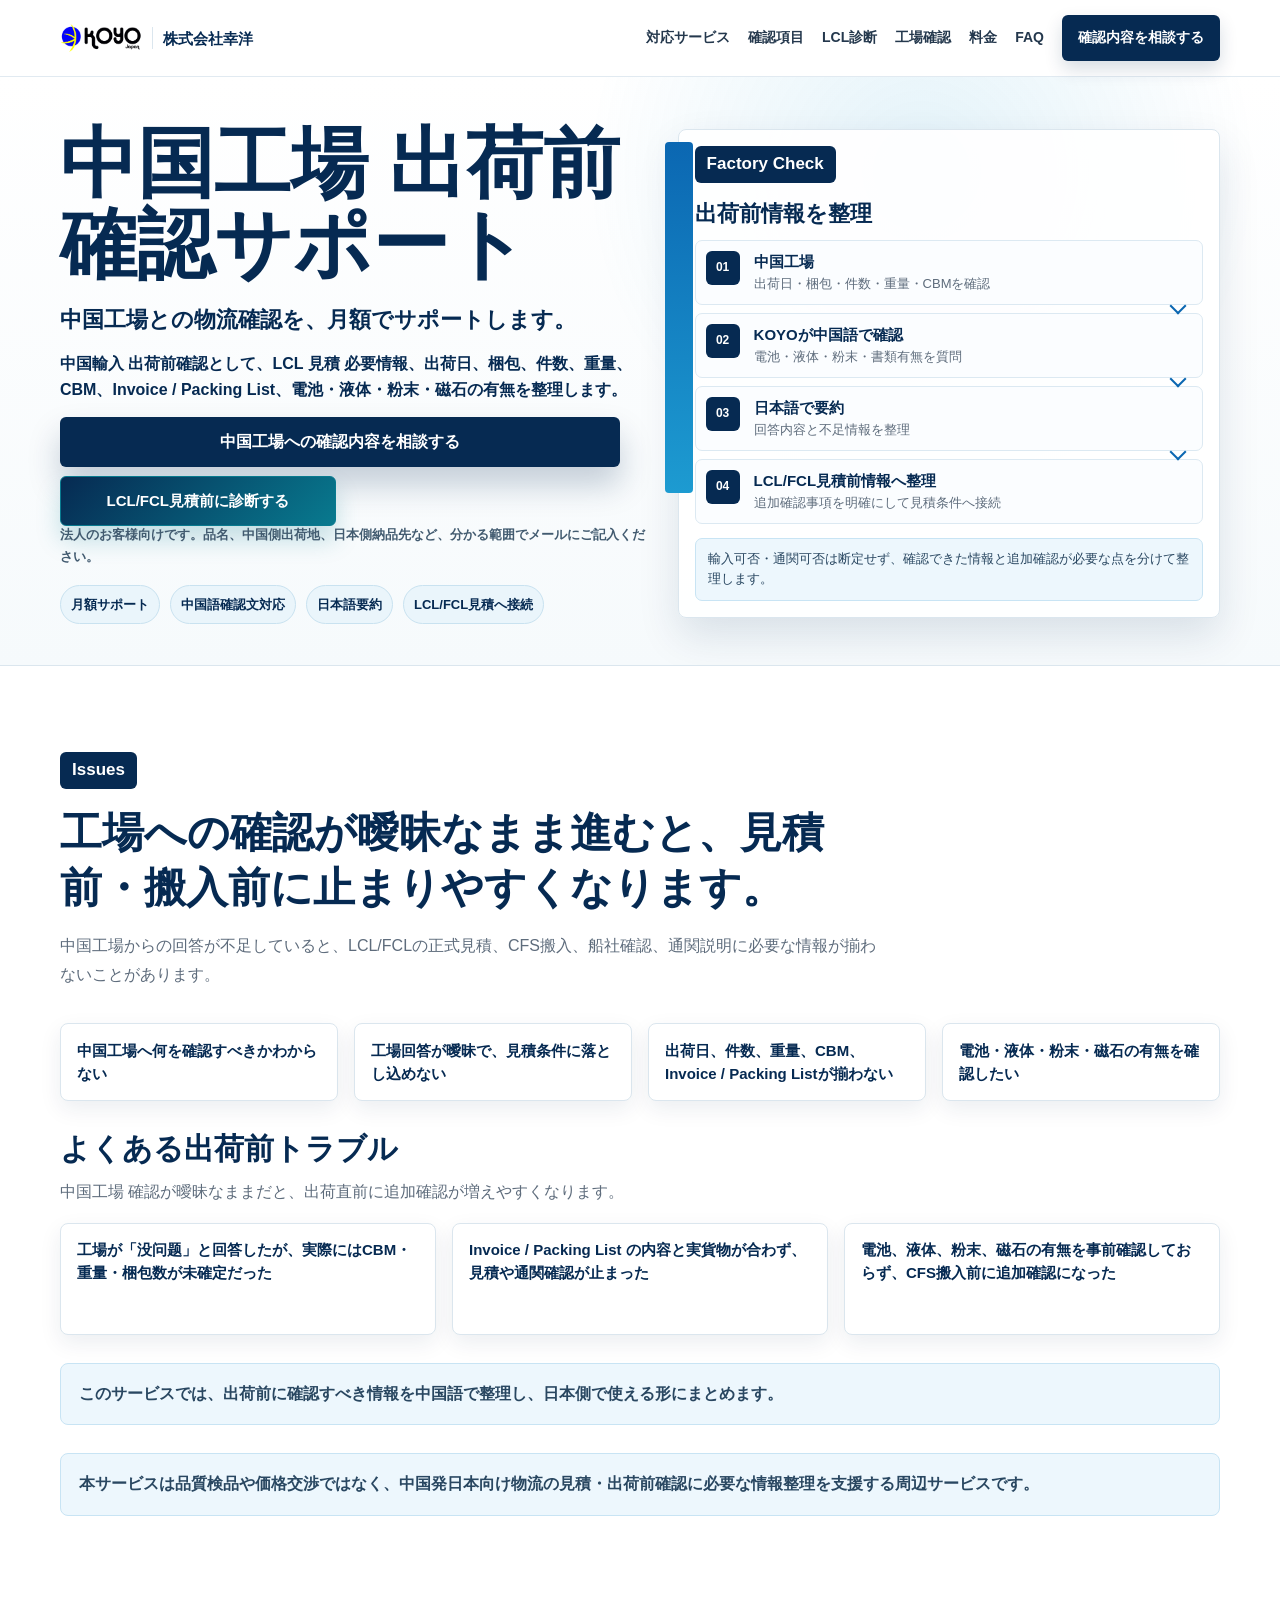
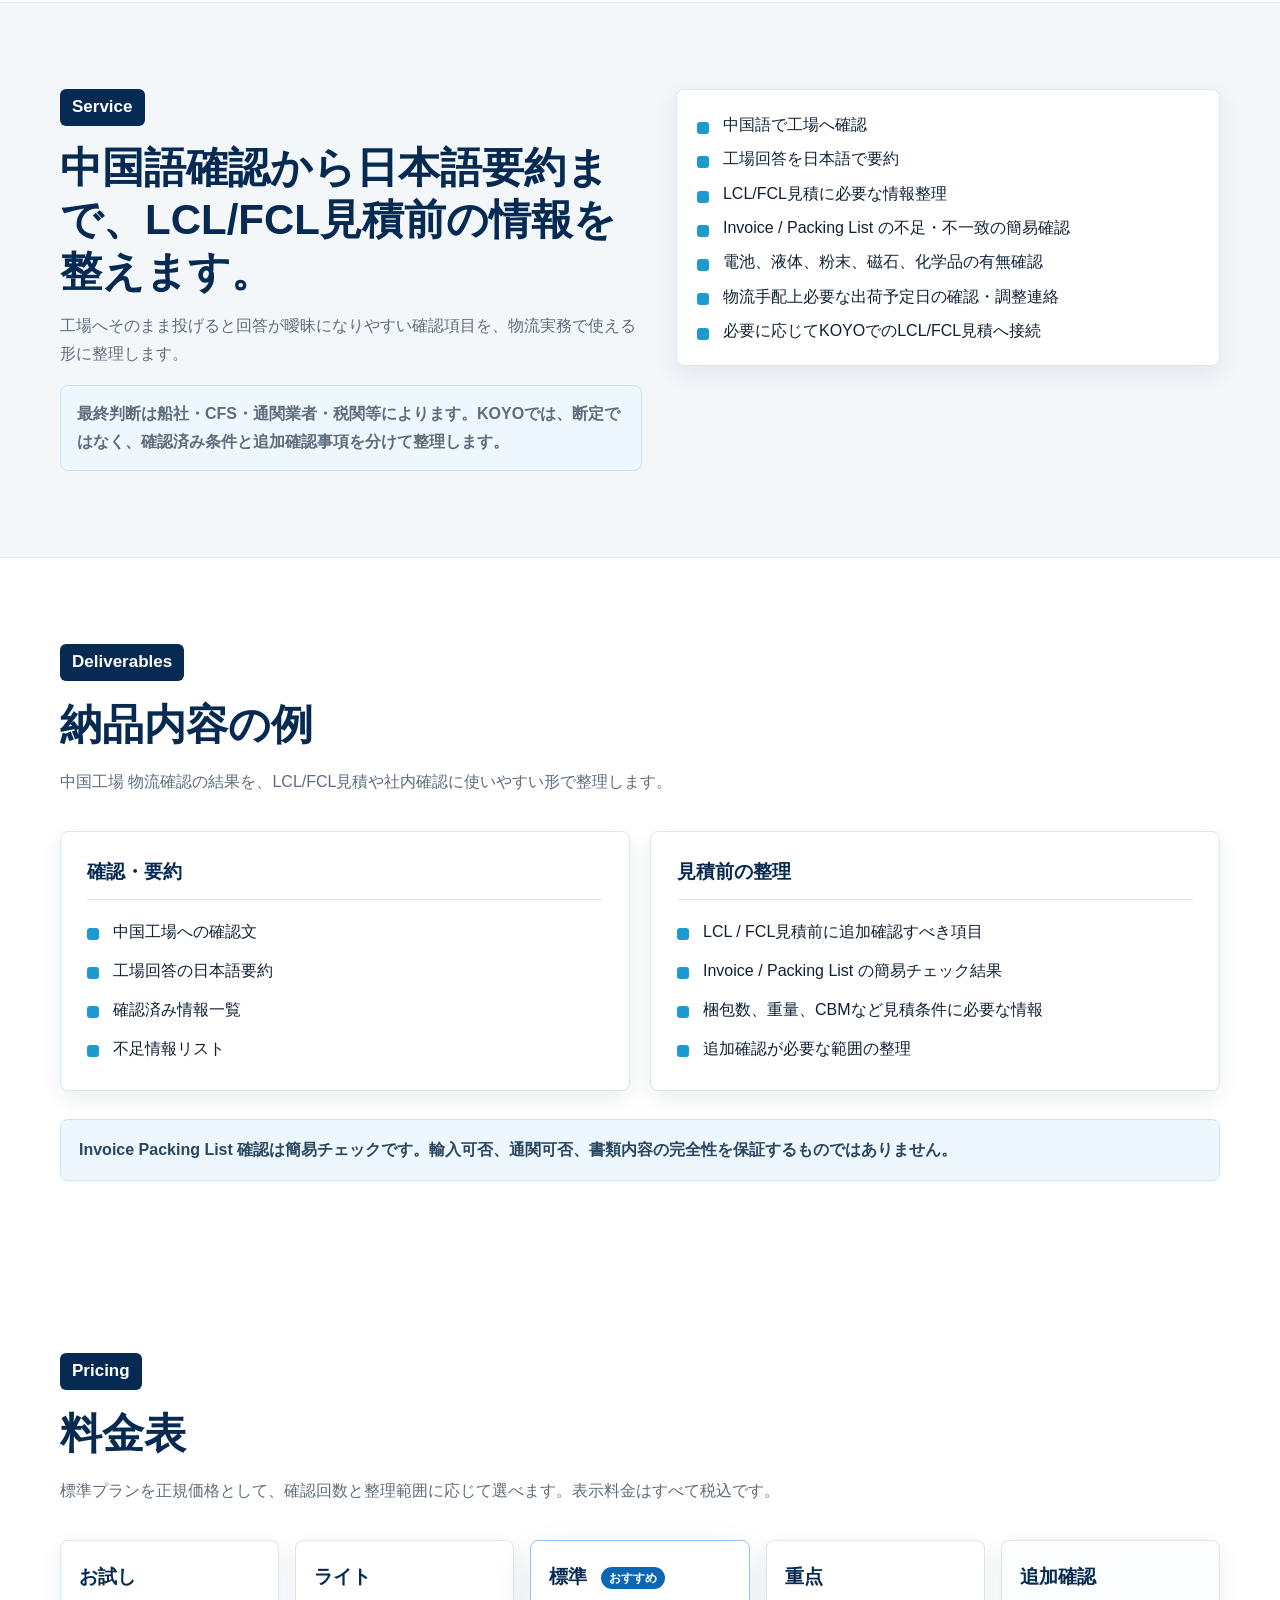
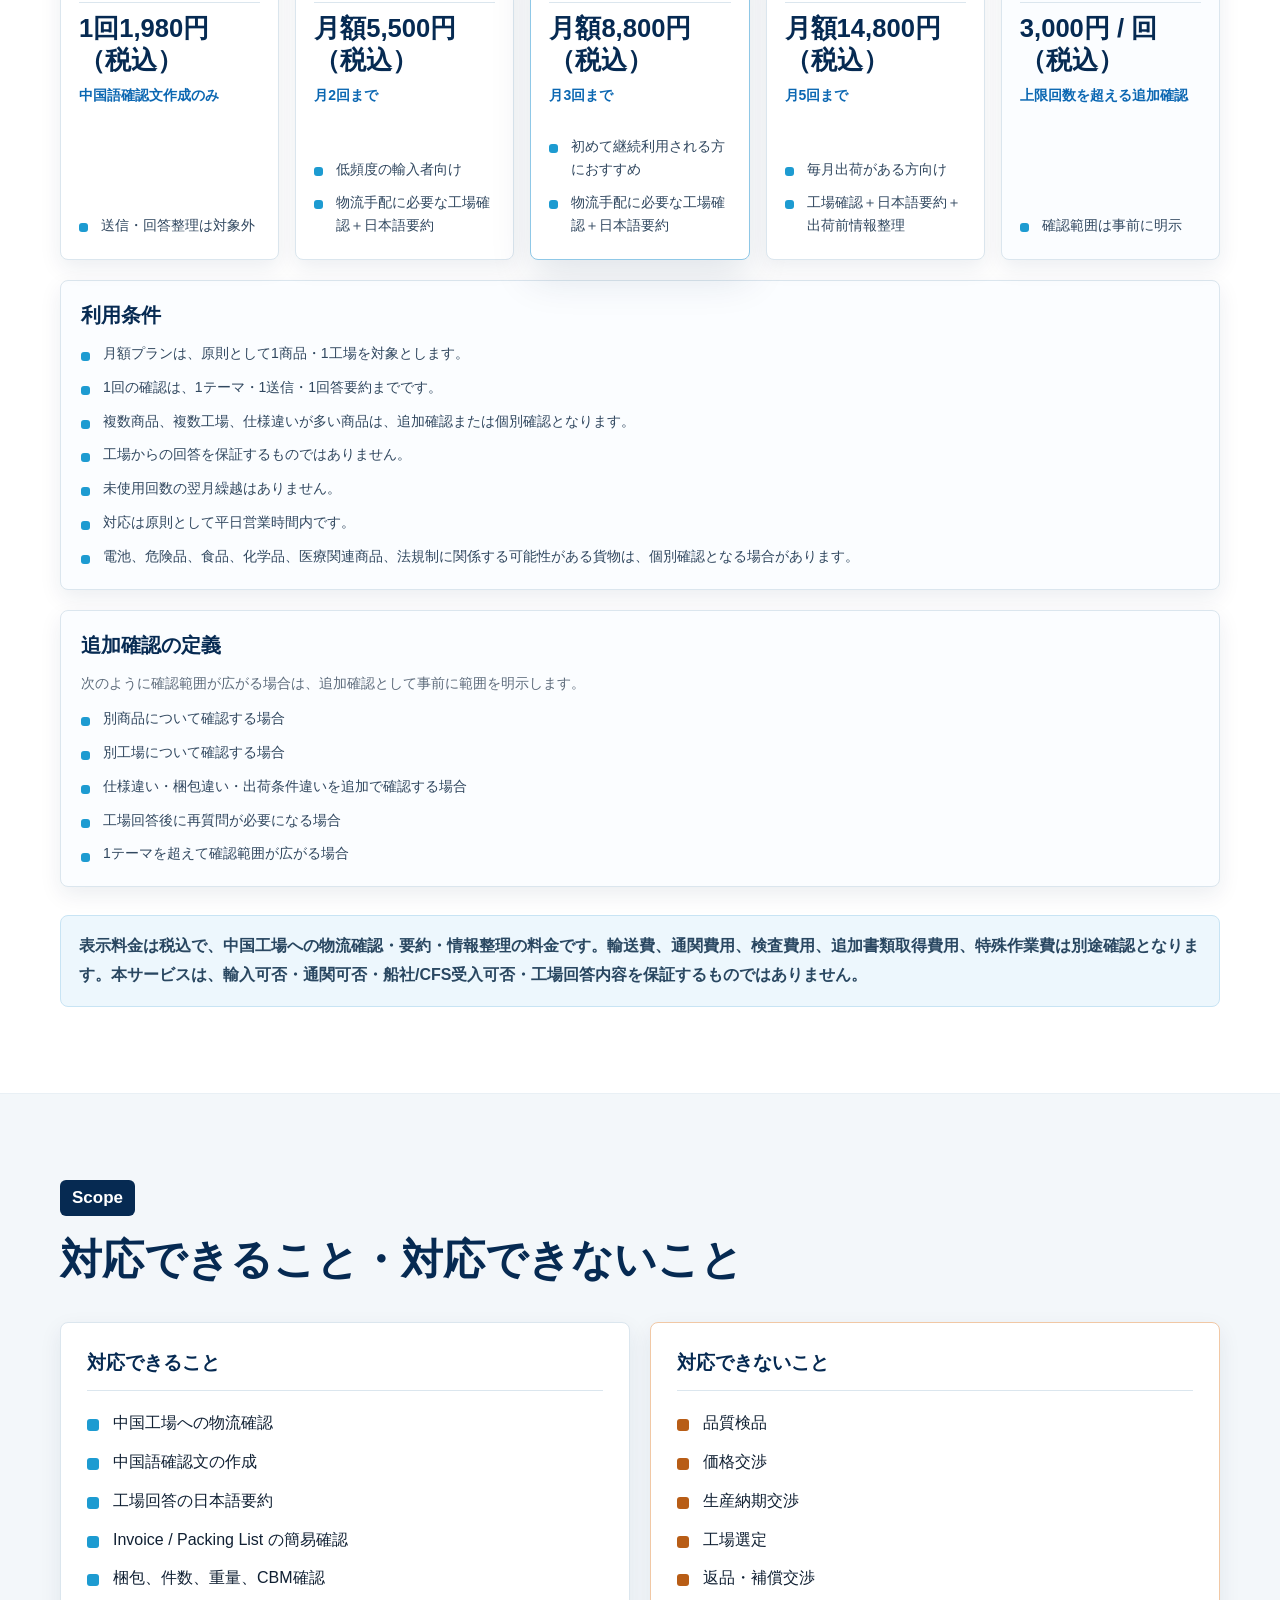
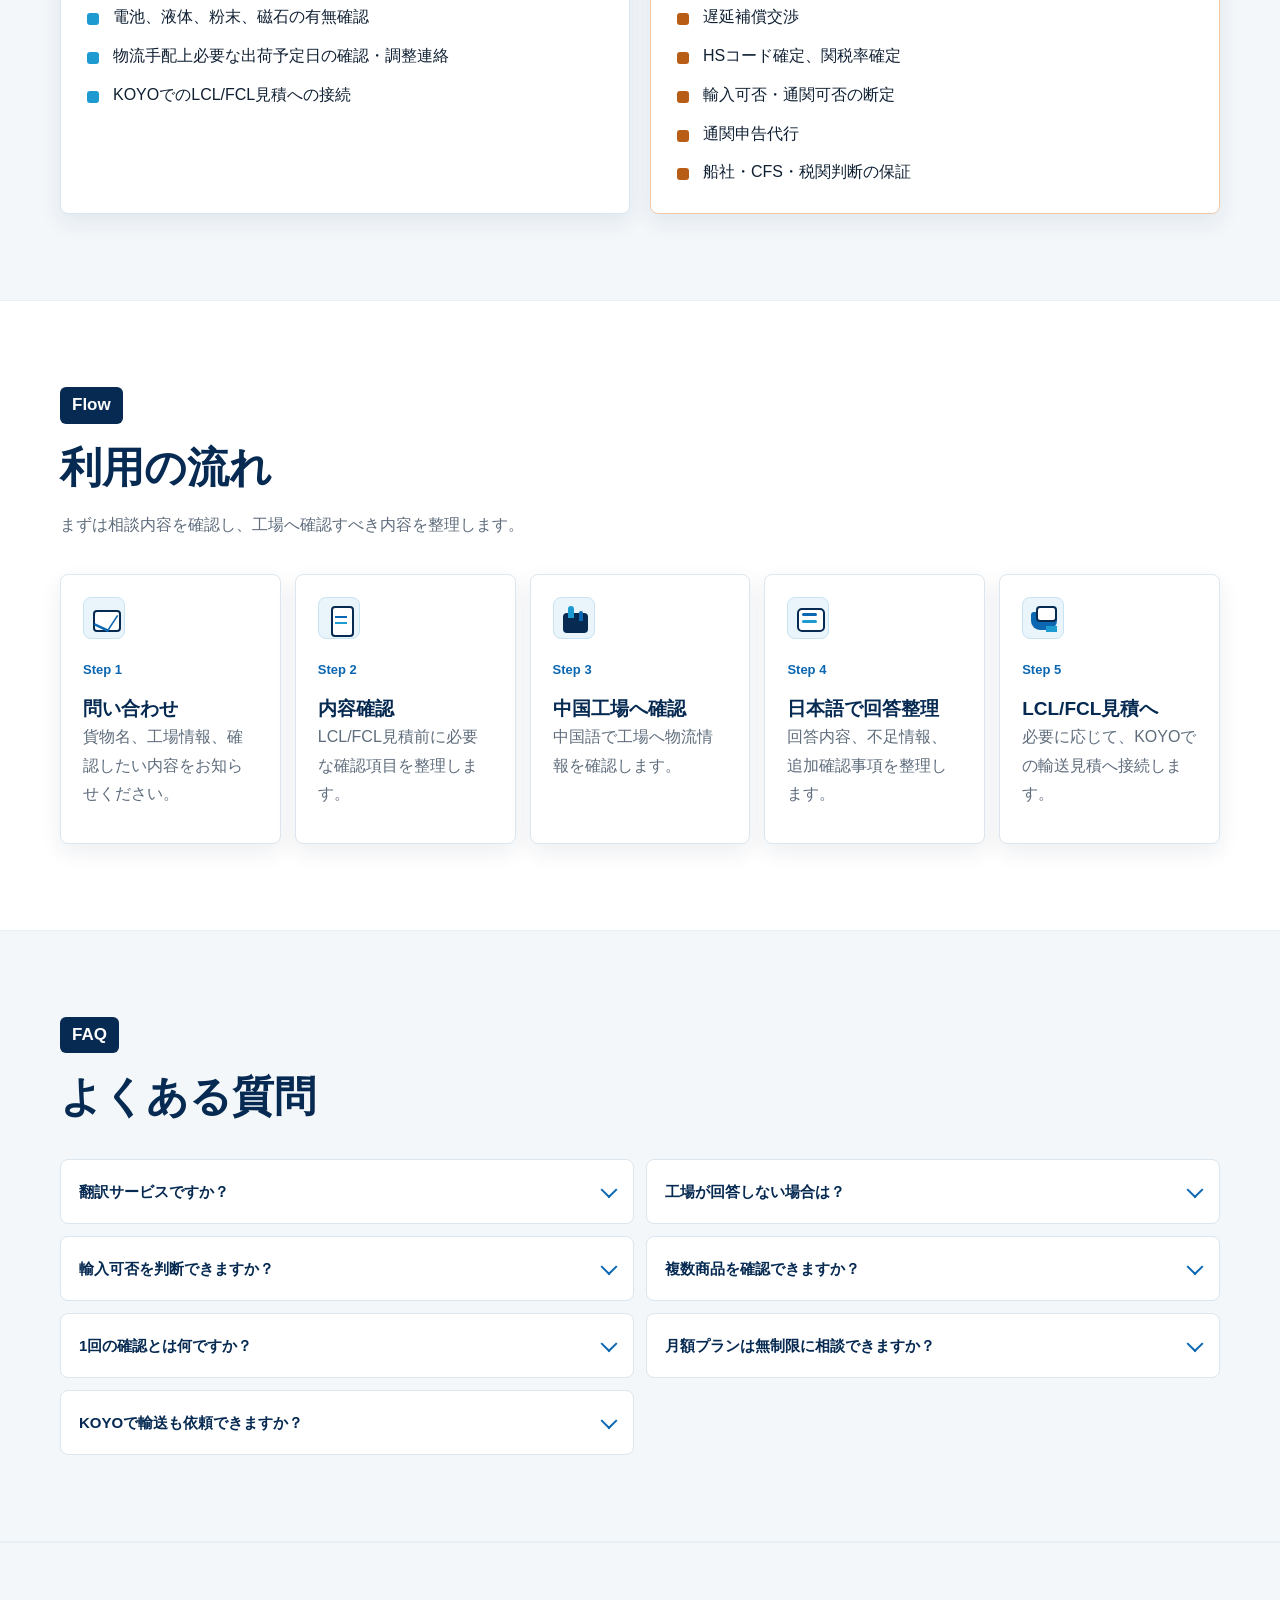
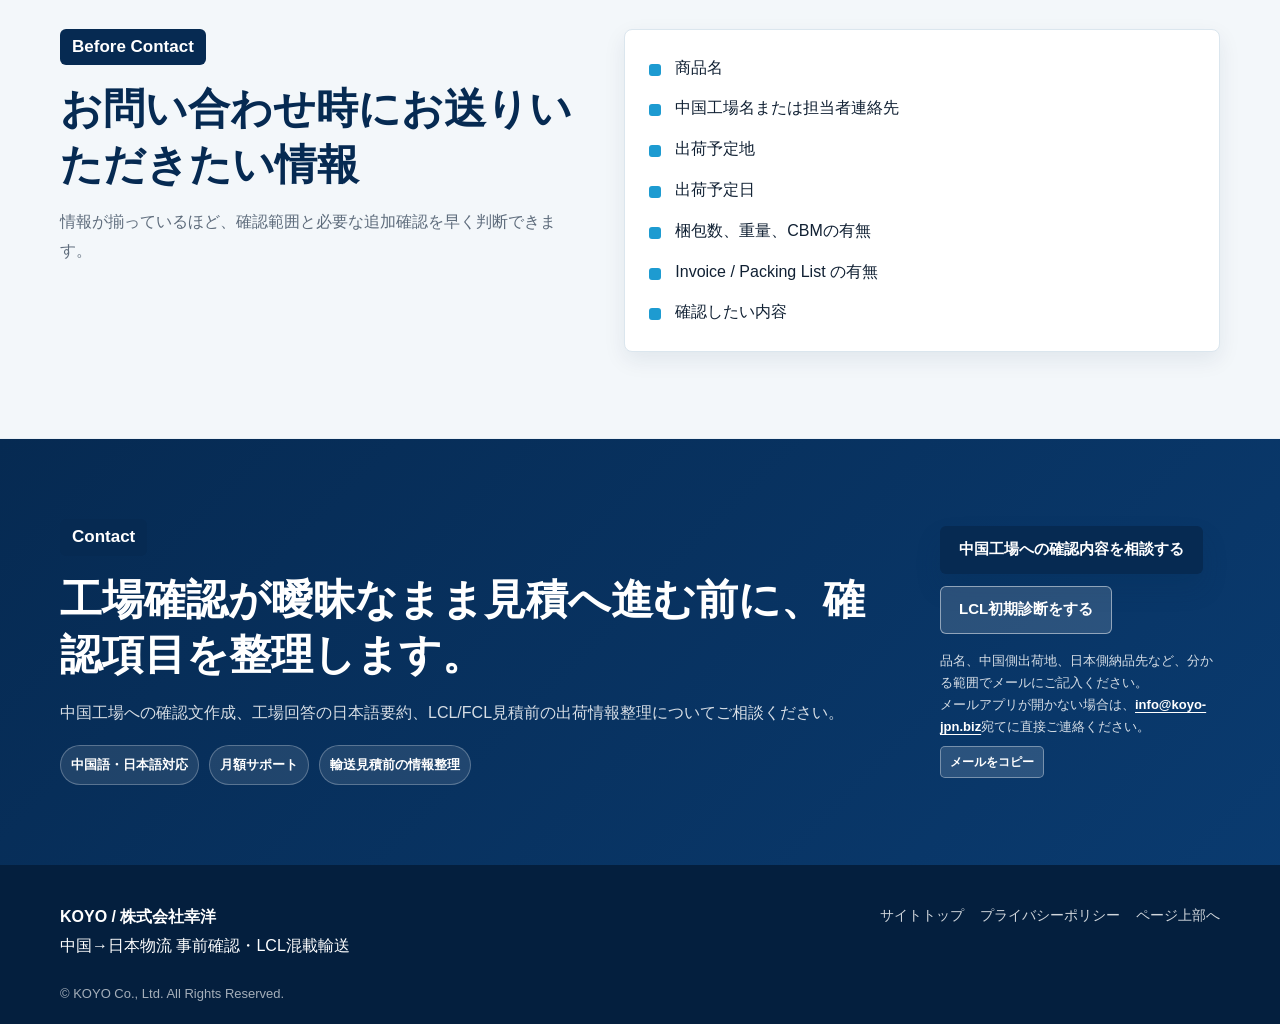
==== commit 81e560b5: "Improve email inquiry CTAs and mailto templates" ====
--- a/factory-check.html
+++ b/factory-check.html
@@ -29,8 +29,7 @@
         "provider": {
           "@type": "Organization",
           "name": "株式会社幸洋",
-          "url": "https://koyo-jpn.biz/",
-          "email": "info@koyo-jpn.biz"
+          "url": "https://koyo-jpn.biz/"
         },
         "areaServed": ["China", "Japan"],
         "serviceType": "中国発日本向けLCL/FCL手配前の物流確認サポート",
@@ -58,7 +57,7 @@
           <a href="factory-check.html" aria-current="page">工場確認</a>
           <a href="#pricing">料金</a>
           <a href="#faq">FAQ</a>
-          <a class="nav-cta" href="mailto:info@koyo-jpn.biz?subject=%E4%B8%AD%E5%9B%BD%E5%B7%A5%E5%A0%B4%E5%87%BA%E8%8D%B7%E5%89%8D%E7%A2%BA%E8%AA%8D%E3%82%B5%E3%83%9D%E3%83%BC%E3%83%88%E3%81%AE%E7%9B%B8%E8%AB%87&amp;body=%E4%BC%9A%E7%A4%BE%E5%90%8D%EF%BC%9A%0A%E3%81%94%E6%8B%85%E5%BD%93%E8%80%85%E5%90%8D%EF%BC%9A%0A%E5%95%86%E5%93%81%E5%90%8D%EF%BC%9A%0A%E4%B8%AD%E5%9B%BD%E5%B7%A5%E5%A0%B4%E5%90%8D%E3%81%BE%E3%81%9F%E3%81%AF%E6%8B%85%E5%BD%93%E8%80%85%E9%80%A3%E7%B5%A1%E5%85%88%EF%BC%9A%0A%E5%87%BA%E8%8D%B7%E4%BA%88%E5%AE%9A%E5%9C%B0%EF%BC%9A%0A%E5%87%BA%E8%8D%B7%E4%BA%88%E5%AE%9A%E6%97%A5%EF%BC%9A%0A%E6%A2%B1%E5%8C%85%E6%95%B0%E3%83%BB%E9%87%8D%E9%87%8F%E3%83%BBCBM%E3%81%AE%E6%9C%89%E7%84%A1%EF%BC%9A%0AInvoice%20/%20Packing%20List%20%E3%81%AE%E6%9C%89%E7%84%A1%EF%BC%9A%0A%E7%A2%BA%E8%AA%8D%E3%81%97%E3%81%9F%E3%81%84%E5%86%85%E5%AE%B9%EF%BC%9A%0ALCL/FCL%E8%A6%8B%E7%A9%8D%E5%B8%8C%E6%9C%9B%E3%81%AE%E6%9C%89%E7%84%A1%EF%BC%9A">中国工場への確認を相談する</a>
+          <a class="nav-cta" href="#" data-contact-link>確認内容を相談する</a>
         </nav>
       </div>
     </header>
@@ -71,9 +70,10 @@
             <p class="hero-text factory-hero-lead">中国工場との物流確認を、月額でサポートします。</p>
             <p class="hero-note">中国輸入 出荷前確認として、LCL 見積 必要情報、出荷日、梱包、件数、重量、CBM、Invoice / Packing List、電池・液体・粉末・磁石の有無を整理します。</p>
             <div class="hero-actions">
-              <a class="button button-primary" href="mailto:info@koyo-jpn.biz?subject=%E4%B8%AD%E5%9B%BD%E5%B7%A5%E5%A0%B4%E5%87%BA%E8%8D%B7%E5%89%8D%E7%A2%BA%E8%AA%8D%E3%82%B5%E3%83%9D%E3%83%BC%E3%83%88%E3%81%AE%E7%9B%B8%E8%AB%87&amp;body=%E4%BC%9A%E7%A4%BE%E5%90%8D%EF%BC%9A%0A%E3%81%94%E6%8B%85%E5%BD%93%E8%80%85%E5%90%8D%EF%BC%9A%0A%E5%95%86%E5%93%81%E5%90%8D%EF%BC%9A%0A%E4%B8%AD%E5%9B%BD%E5%B7%A5%E5%A0%B4%E5%90%8D%E3%81%BE%E3%81%9F%E3%81%AF%E6%8B%85%E5%BD%93%E8%80%85%E9%80%A3%E7%B5%A1%E5%85%88%EF%BC%9A%0A%E5%87%BA%E8%8D%B7%E4%BA%88%E5%AE%9A%E5%9C%B0%EF%BC%9A%0A%E5%87%BA%E8%8D%B7%E4%BA%88%E5%AE%9A%E6%97%A5%EF%BC%9A%0A%E6%A2%B1%E5%8C%85%E6%95%B0%E3%83%BB%E9%87%8D%E9%87%8F%E3%83%BBCBM%E3%81%AE%E6%9C%89%E7%84%A1%EF%BC%9A%0AInvoice%20/%20Packing%20List%20%E3%81%AE%E6%9C%89%E7%84%A1%EF%BC%9A%0A%E7%A2%BA%E8%AA%8D%E3%81%97%E3%81%9F%E3%81%84%E5%86%85%E5%AE%B9%EF%BC%9A%0ALCL/FCL%E8%A6%8B%E7%A9%8D%E5%B8%8C%E6%9C%9B%E3%81%AE%E6%9C%89%E7%84%A1%EF%BC%9A">中国工場への確認を相談する</a>
+              <a class="button button-primary" href="#" data-contact-link>中国工場への確認内容を相談する</a>
               <a class="button button-lcl-check" href="lcl-check.html">LCL/FCL見積前に診断する</a>
             </div>
+            <p class="hero-contact-note">法人のお客様向けです。品名、中国側出荷地、日本側納品先など、分かる範囲でメールにご記入ください。</p>
             <ul class="badge-list" aria-label="サービス概要">
               <li>月額サポート</li>
               <li>中国語確認文対応</li>
@@ -437,10 +437,11 @@
             </ul>
           </div>
           <div class="final-actions">
-            <a class="button button-primary" href="mailto:info@koyo-jpn.biz?subject=%E4%B8%AD%E5%9B%BD%E5%B7%A5%E5%A0%B4%E5%87%BA%E8%8D%B7%E5%89%8D%E7%A2%BA%E8%AA%8D%E3%82%B5%E3%83%9D%E3%83%BC%E3%83%88%E3%81%AE%E7%9B%B8%E8%AB%87&amp;body=%E4%BC%9A%E7%A4%BE%E5%90%8D%EF%BC%9A%0A%E3%81%94%E6%8B%85%E5%BD%93%E8%80%85%E5%90%8D%EF%BC%9A%0A%E5%95%86%E5%93%81%E5%90%8D%EF%BC%9A%0A%E4%B8%AD%E5%9B%BD%E5%B7%A5%E5%A0%B4%E5%90%8D%E3%81%BE%E3%81%9F%E3%81%AF%E6%8B%85%E5%BD%93%E8%80%85%E9%80%A3%E7%B5%A1%E5%85%88%EF%BC%9A%0A%E5%87%BA%E8%8D%B7%E4%BA%88%E5%AE%9A%E5%9C%B0%EF%BC%9A%0A%E5%87%BA%E8%8D%B7%E4%BA%88%E5%AE%9A%E6%97%A5%EF%BC%9A%0A%E6%A2%B1%E5%8C%85%E6%95%B0%E3%83%BB%E9%87%8D%E9%87%8F%E3%83%BBCBM%E3%81%AE%E6%9C%89%E7%84%A1%EF%BC%9A%0AInvoice%20/%20Packing%20List%20%E3%81%AE%E6%9C%89%E7%84%A1%EF%BC%9A%0A%E7%A2%BA%E8%AA%8D%E3%81%97%E3%81%9F%E3%81%84%E5%86%85%E5%AE%B9%EF%BC%9A%0ALCL/FCL%E8%A6%8B%E7%A9%8D%E5%B8%8C%E6%9C%9B%E3%81%AE%E6%9C%89%E7%84%A1%EF%BC%9A">中国工場への確認を相談する</a>
+            <a class="button button-primary" href="#" data-contact-link>中国工場への確認内容を相談する</a>
             <a class="button button-light" href="lcl-check.html">LCL初期診断をする</a>
             <p class="mail-fallback">
-              メールアプリが開かない場合は、<a href="mailto:info@koyo-jpn.biz">info@koyo-jpn.biz</a> 宛てに直接ご連絡ください。
+              品名、中国側出荷地、日本側納品先など、分かる範囲でメールにご記入ください。<br>
+              メールアプリが開かない場合は、<a href="#" data-contact-link data-contact-email>問い合わせ先メール</a>宛てに直接ご連絡ください。
               <button class="copy-email" type="button" data-copy-email>メールをコピー</button>
             </p>
           </div>
@@ -464,7 +465,7 @@
     </footer>
 
     <div class="contact-toast" data-contact-toast role="status" aria-live="polite" aria-hidden="true">
-      <span data-contact-toast-message>メールアプリが開かない場合は info@koyo-jpn.biz 宛てに直接ご連絡ください。</span>
+      <span data-contact-toast-message>メールアプリが開かない場合は、問い合わせ先メールをコピーしてご連絡ください。</span>
       <button type="button" data-copy-email>コピー</button>
     </div>
 
--- a/styles.css
+++ b/styles.css
@@ -277,6 +277,14 @@
   margin-bottom: 18px;
   color: var(--navy);
   font-weight: 800;
+}
+
+.hero-contact-note {
+  margin: -2px 0 0;
+  color: #425b70;
+  font-size: 13px;
+  font-weight: 700;
+  line-height: 1.65;
 }
 
 .hero-actions,
